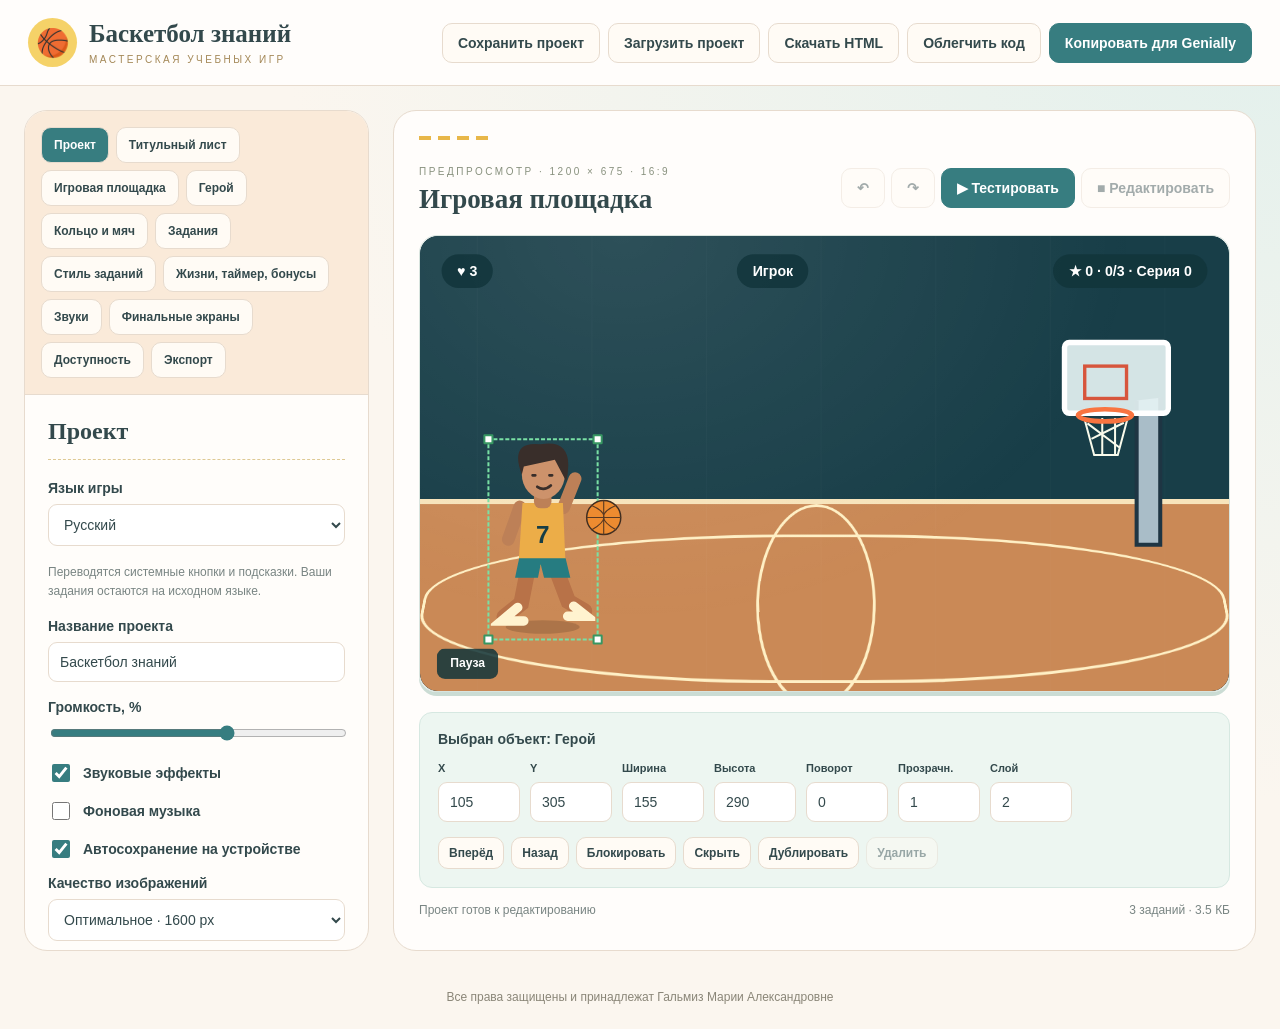
==== index.html @ 5d23fc99 "Add standalone basketball game editor" ====
<!doctype html>
<html lang="ru">
<head><meta charset="utf-8"><meta name="viewport" content="width=device-width,initial-scale=1"><meta name="theme-color" content="#377d80"><title>Баскетбол — мастерская учебных игр</title><style>.game-host{width:100%;color:#263c40;font-family:Arial,sans-serif}.game-viewport{width:100%;position:relative;overflow:hidden;border-radius:18px;background:#183e48}.game-scene{width:1200px;height:675px;position:absolute;left:0;top:0;transform-origin:top left;overflow:hidden;background-size:cover;background-position:center}.game-scene *{box-sizing:border-box}.court-floor{position:absolute;left:0;right:0;top:390px;bottom:0;background:#ca8956;border-top:8px solid #f7e4bb;transform:perspective(600px) rotateX(12deg);transform-origin:top}.court-lines:before{content:'';position:absolute;left:35px;right:35px;top:45px;bottom:30px;border:4px solid #fff0c5;border-radius:45%}.court-lines:after{content:'';position:absolute;left:49%;top:0;bottom:0;width:160px;border:4px solid #fff0c5;border-radius:50%;transform:translateX(-50%)}.arena-lights{position:absolute;inset:0;pointer-events:none;background:radial-gradient(ellipse at 25% 0,#ffffff18,transparent 60%),linear-gradient(90deg,transparent 49.5%,#ffffff05 50%,transparent 50.5%);background-size:auto,170px 100%}.scene-shade{position:absolute;inset:0;background:#000;pointer-events:none;z-index:1}.scene-object{position:absolute;transform-origin:center;touch-action:none}.scene-object>img,.scene-object>svg{width:100%;height:100%;object-fit:contain;display:block}.decor-star{font-size:80px;color:#f5c962;text-align:center}.game-hud{display:flex;justify-content:space-between;align-items:center;font:700 21px Arial;color:#fff;gap:15px}.hud-pill{background:#12353bd9;padding:13px 23px;border-radius:32px;display:flex;align-items:center;gap:7px}.hud-pill img{width:28px;height:28px;object-fit:contain}.game-cover{position:absolute;inset:0;padding:70px 160px;display:flex;align-items:center;justify-content:safe center;overflow:auto;flex-direction:column;text-align:center;color:#fff;background:linear-gradient(150deg,#092d4240,#00000020)}.cover-ball{font-size:85px;line-height:1.2}.game-cover h1{font-size:62px;line-height:1.12;margin:18px 0;max-width:950px;overflow-wrap:anywhere}.cover-subtitle{font-size:27px;margin:0 0 18px}.cover-rules{font-size:23px;line-height:1.5;max-width:760px;margin:0 0 30px}.game-button{font:700 23px Arial;color:#fff;background:var(--accent,#287e80);border:2px solid transparent;padding:14px 24px;border-radius:12px;cursor:pointer;min-height:52px}.game-button:hover{filter:brightness(1.1)}.game-button:focus-visible,.game-scene input:focus-visible,.answer-option:focus-within{outline:4px solid #eab546;outline-offset:3px}.game-button:disabled{opacity:.5;cursor:default}.game-button.secondary{background:#a83c31}.game-cover .game-button{background:#f0bc53;color:#153e46;min-width:210px}.game-controls{position:absolute;bottom:18px;left:25px;z-index:80;display:flex;gap:10px}.game-button.subtle{background:#14373bdd;font-size:18px;min-height:42px;padding:10px 18px}.question-panel{position:absolute;z-index:60;padding:23px;background:var(--question-bg);color:var(--question-color);border:solid var(--accent);border-radius:var(--q-radius);max-height:460px;overflow:auto;font-size:var(--q-font)}.question-panel[hidden]{display:none}.question-number{font:700 15px Arial;letter-spacing:1px;text-transform:uppercase;color:var(--accent);margin-bottom:10px}.question-title{font-size:var(--q-font);margin:0 0 15px;line-height:1.3;overflow-wrap:anywhere;white-space:pre-wrap}.answer-form{display:flex;flex-direction:column;gap:9px}.answer-option{display:flex;align-items:center;gap:10px;cursor:pointer;padding:10px 14px;border:2px solid #203c4020;background:#ffffff80;border-radius:10px;line-height:1.3}.answer-option:has(input:checked){border-color:var(--accent);background:#dcefeb}.answer-option input{width:21px;height:21px;accent-color:var(--accent);flex-shrink:0}.text-answer{padding:12px;border:2px solid var(--accent);border-radius:10px;font:inherit;width:100%}.question-image{display:block;max-height:120px;max-width:100%;margin:0 auto 14px}.option-image{width:55px;height:50px;object-fit:contain;margin-inline-start:auto}.order-hint{font-size:18px;margin:0}.order-row{display:flex;gap:6px;align-items:center;background:#ffffff90;border:1px solid #25404033;border-radius:8px;padding:6px 10px;margin-bottom:6px}.order-row span{flex:1}.game-button.order-move{font-size:17px;padding:5px 10px;min-height:32px}.game-feedback{position:absolute;z-index:70;left:330px;top:485px;width:560px;text-align:center;white-space:pre-wrap;color:#fff;font:700 24px Arial;text-shadow:0 2px 10px #000;background:#153b45e8;border-radius:15px;padding:12px;max-height:155px;overflow:auto}.game-feedback:empty{display:none}.game-feedback .game-button{display:block;margin:12px auto 0;font-size:18px}.game-feedback.incorrect{background:#763d31ed}.pause-overlay{position:absolute;inset:0;z-index:100;background:#0a273be8;color:#fff;display:flex;flex-direction:column;align-items:center;justify-content:center;gap:20px;font-size:35px}.high-contrast{--question-bg:#fff!important;--question-color:#111!important;--accent:#145d60!important}.high-contrast .hud-pill{background:#111}.high-contrast .answer-option{border-color:#111}
</style><style>:root{--ink:#33494c;--muted:#798583;--teal:#377d80;--warm:#faead9;--line:#e7dbce;--cream:#fffbf5;--gold:#e8b749}*{box-sizing:border-box}body{margin:0;background:radial-gradient(ellipse at top right,#e2f0ec,transparent 55%),#fbf6ef;color:var(--ink);font:14px Arial,sans-serif}button,input,select,textarea{font:inherit}button{cursor:pointer}button:disabled{cursor:default;opacity:.45}button:focus-visible,input:focus-visible,select:focus-visible,textarea:focus-visible{outline:3px solid var(--gold);outline-offset:2px}button{border:1px solid var(--line);border-radius:10px;padding:11px 15px;background:var(--cream);color:var(--ink);font-weight:700}button:hover{border-color:var(--teal)}.primary{background:var(--teal);color:#fff;border-color:var(--teal)}.danger{color:#a83c31}header{display:flex;align-items:center;gap:20px;justify-content:space-between;padding:18px 28px;background:#fffdfb;border-bottom:1px solid var(--line)}.brand{display:flex;align-items:center;gap:12px;flex-shrink:0}.brand-icon{height:49px;width:49px;border-radius:50%;background:#f5d268;display:grid;place-items:center;font-size:27px}.brand h1{font:700 25px Georgia,serif;margin:0}.eyebrow{font-size:10px;letter-spacing:2.5px;text-transform:uppercase;color:#a48857;margin-top:6px}.top-actions{display:flex;gap:8px;flex-wrap:wrap;justify-content:flex-end}.layout{display:grid;grid-template-columns:345px minmax(0,1fr);gap:24px;padding:24px;max-width:1920px;margin:auto}.sidebar{border:1px solid var(--line);background:#fffdfa;border-radius:23px;overflow:hidden;align-self:start}.tabs{padding:16px;background:var(--warm);display:flex;flex-wrap:wrap;gap:7px;border-bottom:1px solid var(--line)}.tabs button{font-size:12px;padding:10px 12px}.tabs button.active{background:var(--teal);color:white}.settings{padding:23px;max-height:calc(100vh - 345px);min-height:360px;overflow:auto}.settings h2{font:700 24px Georgia,serif;margin:0 0 20px;border-bottom:1px dashed #dec994;padding-bottom:14px}.settings h3{font-size:15px;margin:22px 0 12px}.field{display:block;margin-bottom:17px}.field>span{display:block;font-weight:700;margin-bottom:8px}.field input:not([type=checkbox]):not([type=range]):not([type=color]),.field select,.field textarea{width:100%;padding:11px;border:1px solid var(--line);border-radius:9px;background:#fff;color:var(--ink)}.field textarea{resize:vertical;min-height:74px;line-height:1.4}.field input[type=color]{width:100%;height:39px;background:white;border:1px solid var(--line);border-radius:8px;padding:4px}.field input[type=range]{width:100%;accent-color:var(--teal)}.checkfield{display:flex;gap:10px;align-items:center;margin:14px 0}.checkfield input{width:18px;height:18px;accent-color:var(--teal)}.checkfield span{font-weight:700}.help{font-size:12px;line-height:1.6;color:var(--muted);margin:8px 0 17px}.panel-actions{display:flex;gap:7px;flex-wrap:wrap;margin:12px 0}.panel-actions button{font-size:12px;padding:8px 10px}.workspace{min-width:0;padding:25px;background:#fffdfb;border:1px solid var(--line);border-radius:23px}.gold-rule{width:76px;height:4px;background:repeating-linear-gradient(90deg,var(--gold) 0 12px,transparent 12px 19px);margin:0 0 20px}.preview-heading{display:flex;align-items:center;justify-content:space-between;gap:15px;margin:0 0 20px}.preview-heading h2{font:700 27px Georgia,serif;margin:7px 0 0}.preview-heading .eyebrow{color:#88917e}.preview-actions{display:flex;gap:6px;flex-wrap:wrap}.preview-frame{border:1px solid #d8e4de;border-radius:18px;overflow:hidden;position:relative;box-shadow:0 4px 0 #cbdcd4}.edit-scene .scene-object{cursor:move}.edit-scene .scene-object[data-locked=true]{cursor:default}.scene-object.selected:after{content:'';position:absolute;inset:-5px;border:3px dashed #79e0a4;pointer-events:none}.resize-handle{position:absolute;width:15px;height:15px;background:#fff;border:3px solid #379762;z-index:90;padding:0;border-radius:2px;touch-action:none}.resize-handle[data-corner=nw]{left:-11px;top:-11px;cursor:nwse-resize}.resize-handle[data-corner=ne]{right:-11px;top:-11px;cursor:nesw-resize}.resize-handle[data-corner=sw]{left:-11px;bottom:-11px;cursor:nesw-resize}.resize-handle[data-corner=se]{right:-11px;bottom:-11px;cursor:nwse-resize}.inspector{padding:18px;margin-top:20px;border:1px solid #d6e8e1;background:#edf6f1;border-radius:13px}.inspector h3{font-size:14px;margin:0 0 15px}.inspector-grid{display:flex;gap:10px;flex-wrap:wrap;align-items:end}.inspector .field{width:82px;margin:0}.inspector .field>span{font-size:11px}.inspector .panel-actions{margin:15px 0 0}.statusbar{display:flex;justify-content:space-between;gap:15px;font-size:12px;color:var(--muted);margin-top:15px}.object-list{display:grid;gap:6px}.object-list button{text-align:left;font-weight:400}.object-list button.selected{border:2px solid var(--teal)}.q-card{padding:12px;border:1px solid var(--line);border-radius:12px;background:#fff;margin-bottom:10px}.q-card.selected{border-color:var(--teal);background:#edf6f1}.q-card>button{width:100%;text-align:left;border:0;background:transparent;padding:0;font-weight:700;line-height:1.45}.q-card .help{margin:5px 0}.option-edit{border:1px solid var(--line);border-radius:10px;padding:10px;margin-bottom:10px}.option-edit .field{margin-bottom:8px}.option-edit .checkfield{margin:8px 0}.media-row{display:flex;gap:8px;align-items:center;margin-bottom:14px}.media-row input{max-width:100%;font-size:11px}.media-thumb{width:42px;height:42px;object-fit:contain;border-radius:6px;background:#e4eee9}.media-name{overflow-wrap:anywhere;font-size:11px}.media-field{padding:10px;background:#f5f2eb;border-radius:10px;margin:12px 0}.media-field strong{display:block;font-size:12px;margin-bottom:8px}.toast{position:fixed;right:25px;bottom:25px;max-width:440px;background:#163f44;color:#fff;padding:16px 22px;border-radius:12px;z-index:500;box-shadow:0 8px 35px #0002;white-space:pre-wrap;line-height:1.5}.toast[hidden]{display:none}footer{text-align:center;padding:15px 20px 25px;font-size:12px;color:#8a8678}.modal{position:fixed;inset:0;background:#193c4d88;z-index:400;display:grid;place-items:center;padding:20px}.modal-card{background:#fffaf2;padding:30px;border-radius:20px;max-width:590px;width:100%;box-shadow:0 20px 80px #0003}.modal h2{font:700 27px Georgia,serif}.modal textarea{width:100%;height:180px}.mobile-warning{display:none}.export-report{line-height:1.7;padding:12px;background:#edf6f1;border-radius:10px;white-space:pre-wrap}a{color:#286e72}@media(max-width:1100px){header{align-items:flex-start;padding:16px}.brand h1{font-size:21px}.top-actions button{font-size:12px;padding:10px}.layout{grid-template-columns:290px minmax(0,1fr);gap:16px;padding:16px}.workspace{padding:17px}.settings{padding:17px}.preview-heading{align-items:flex-start;flex-direction:column}.preview-actions button{font-size:12px}}@media(max-width:760px){header{flex-direction:column}.top-actions{justify-content:flex-start}.layout{grid-template-columns:1fr}.settings{max-height:360px;min-height:0}.workspace{padding:12px}.sidebar{border-radius:16px}.tabs{padding:12px}.mobile-warning{display:block;font-size:12px;color:#617473;margin:10px 0}.statusbar{flex-wrap:wrap}}
</style></head>
<body>
<header><div class="brand"><div class="brand-icon" aria-hidden="true">🏀</div><div><h1>Баскетбол знаний</h1><div class="eyebrow">Мастерская учебных игр</div></div></div><div class="top-actions"><button id="save-project">Сохранить проект</button><button id="load-project">Загрузить проект</button><button id="export-html">Скачать HTML</button><button id="optimize">Облегчить код</button><button id="copy-code" class="primary">Копировать для Genially</button></div></header>
<main class="layout"><aside class="sidebar"><nav class="tabs" aria-label="Разделы редактора" id="tabs"></nav><div id="settings" class="settings"></div></aside><section class="workspace"><div class="gold-rule"></div><div class="preview-heading"><div><div class="eyebrow">Предпросмотр · 1200 × 675 · 16:9</div><h2 id="screen-label">Игровая площадка</h2></div><div class="preview-actions"><button id="undo" title="Отменить (Ctrl/⌘ Z)" aria-label="Отменить">↶</button><button id="redo" title="Повторить (Ctrl/⌘ Shift Z)" aria-label="Повторить">↷</button><button id="test" class="primary">▶ Тестировать</button><button id="preview">■ Редактировать</button></div></div><p class="mobile-warning">Для точного редактирования сцены удобнее большой экран. Игра работает и на планшете.</p><div id="preview-root" class="preview-frame"></div><div id="inspector" class="inspector"></div><div class="statusbar"><span id="save-status">Проект готов к редактированию</span><span id="size-status"></span></div></section></main>
<footer>Все права защищены и принадлежат Гальмиз Марии Александровне</footer>
<div id="toast" class="toast" role="status" hidden></div><div id="modal-root"></div><input type="file" id="project-file" accept=".json,.basketball.json,application/json" hidden>
<script>/* Shared model. No dependencies, no network requests. */
const Basketball = (() => {
  const uid = () => 'id-' + Math.random().toString(36).slice(2, 11);
  const clone = value => JSON.parse(JSON.stringify(value));
  const escape = value => String(value ?? '').replace(/[&<>"']/g, c => ({'&':'&amp;','<':'&lt;','>':'&gt;','"':'&quot;',"'":'&#39;'}[c]));
  const types = {single:'Один вариант',multiple:'Множественный выбор',text:'Ввод ответа',oral:'Устный ответ',order:'Расставить по порядку'};
  const languages = {ru:'Русский',en:'English',de:'Deutsch',fr:'Français',es:'Español',it:'Italiano',pt:'Português',pl:'Polski',uk:'Українська',kk:'Қазақша',tr:'Türkçe',zh:'中文',ja:'日本語',ko:'한국어',ar:'العربية'};
  const words = {
    ru:['Играть','Проверить','Продолжить','Верно','Неверно','Ответ дан','Пауза','Продолжить игру','Ещё раз','Отличная игра!','Попробуем ещё раз','Очки','Задание','Ответ','Время вышло','+30 секунд','Выберите ответ','Расположите по порядку','Завершено','Серия','Закрыть'],
    en:['Play','Check','Continue','Correct','Incorrect','Answered','Pause','Resume','Play again','Great game!','Let’s try again','Score','Question','Answer','Time is up','+30 seconds','Choose an answer','Put in order','Completed','Streak','Close'],
    de:['Spielen','Prüfen','Weiter','Richtig','Falsch','Beantwortet','Pause','Fortsetzen','Noch einmal','Tolles Spiel!','Versuchen wir es erneut','Punkte','Aufgabe','Antwort','Zeit abgelaufen','+30 Sekunden','Antwort wählen','Reihenfolge ordnen','Abgeschlossen','Serie','Schließen'],
    fr:['Jouer','Vérifier','Continuer','Correct','Incorrect','Réponse donnée','Pause','Reprendre','Rejouer','Bien joué !','Essayons encore','Points','Question','Réponse','Temps écoulé','+30 secondes','Choisir une réponse','Mettre en ordre','Terminé','Série','Fermer'],
    es:['Jugar','Comprobar','Continuar','Correcto','Incorrecto','Respondido','Pausa','Reanudar','Otra vez','¡Buen juego!','Intentémoslo de nuevo','Puntos','Pregunta','Respuesta','Tiempo agotado','+30 segundos','Elige una respuesta','Ordena','Completado','Racha','Cerrar'],
    it:['Gioca','Verifica','Continua','Corretto','Errato','Risposto','Pausa','Riprendi','Rigioca','Ottima partita!','Riproviamo','Punti','Domanda','Risposta','Tempo scaduto','+30 secondi','Scegli una risposta','Metti in ordine','Completato','Serie','Chiudi'],
    pt:['Jogar','Verificar','Continuar','Correto','Incorreto','Respondido','Pausa','Retomar','Jogar novamente','Bom jogo!','Vamos tentar novamente','Pontos','Pergunta','Resposta','Tempo esgotado','+30 segundos','Escolha uma resposta','Coloque em ordem','Concluído','Sequência','Fechar'],
    pl:['Graj','Sprawdź','Dalej','Dobrze','Źle','Odpowiedziano','Pauza','Wznów','Jeszcze raz','Świetna gra!','Spróbujmy ponownie','Punkty','Pytanie','Odpowiedź','Czas minął','+30 sekund','Wybierz odpowiedź','Ułóż kolejność','Ukończono','Seria','Zamknij'],
    uk:['Грати','Перевірити','Продовжити','Правильно','Неправильно','Відповідь дана','Пауза','Продовжити гру','Ще раз','Чудова гра!','Спробуймо ще раз','Бали','Завдання','Відповідь','Час вийшов','+30 секунд','Оберіть відповідь','Розташуйте за порядком','Завершено','Серія','Закрити'],
    kk:['Ойнау','Тексеру','Жалғастыру','Дұрыс','Қате','Жауап берілді','Үзіліс','Ойынды жалғастыру','Қайта ойнау','Керемет ойын!','Қайта байқап көрейік','Ұпай','Тапсырма','Жауап','Уақыт бітті','+30 секунд','Жауапты таңдаңыз','Ретімен қойыңыз','Аяқталды','Серия','Жабу'],
    tr:['Oyna','Kontrol et','Devam','Doğru','Yanlış','Yanıtlandı','Duraklat','Sürdür','Tekrar oyna','Harika oyun!','Tekrar deneyelim','Puan','Soru','Yanıt','Süre doldu','+30 saniye','Yanıt seç','Sırala','Tamamlandı','Seri','Kapat'],
    zh:['开始','检查','继续','正确','错误','已回答','暂停','继续游戏','再玩一次','玩得很好！','再试一次','得分','问题','答案','时间到','+30秒','选择答案','排序','已完成','连续','关闭'],
    ja:['プレイ','確認','続ける','正解','不正解','回答済み','一時停止','再開','もう一度','よくできました！','もう一度挑戦','得点','問題','回答','時間切れ','+30秒','回答を選択','順番に並べる','完了','連続','閉じる'],
    ko:['시작','확인','계속','정답','오답','답변 완료','일시 정지','재개','다시 하기','잘했어요!','다시 해봐요','점수','문제','답변','시간 종료','+30초','답을 선택하세요','순서대로 정렬','완료','연속','닫기'],
    ar:['العب','تحقق','تابع','صحيح','غير صحيح','تمت الإجابة','إيقاف مؤقت','استئناف','العب مجددًا','لعبة رائعة!','لنحاول مجددًا','النقاط','السؤال','الإجابة','انتهى الوقت','+٣٠ ثانية','اختر الإجابة','رتب بالترتيب','مكتمل','سلسلة','إغلاق']
  };
  const object = (id,name,kind,x,y,w,h,z) => ({id,name,kind,x,y,w,h,z,rotation:0,opacity:1,locked:false,hidden:false,flip:false,asset:''});
  const question = (type='single') => ({id:uid(),type,prompt:'Новое задание',options:[{id:uid(),text:'Первый ответ',correct:true,asset:''},{id:uid(),text:'Второй ответ',correct:false,asset:''},{id:uid(),text:'Третий ответ',correct:false,asset:''}],answers:['ответ'],caseSensitive:false,tolerance:0,shuffle:true,points:10,explanation:'',oralMode:'self',asset:''});
  function defaults(){
    const q=question();q.prompt='Сколько игроков одной команды находится на баскетбольной площадке?';q.options.forEach((o,i)=>{o.text=['5','6','7'][i]});
    const q2=question('multiple');q2.prompt='Выберите чётные числа';q2.options.forEach((o,i)=>{o.text=['2','4','5'][i];o.correct=i<2});
    const q3=question('text');q3.prompt='Сколько будет 7 × 8?';q3.answers=['56'];
    return {schemaVersion:1,meta:{name:'Баскетбол знаний',autosave:true,quality:'balanced'},language:'ru',audio:{volume:60,effects:true,music:false,assets:{}},scene:{color:'#183e48',floor:'#ca8956',floorOpacity:1,lines:true,dimming:0,background:'',objects:[object('player','Герой','player',105,305,155,290,2),object('hoop','Кольцо','hoop',948,150,180,320,3),object('ball','Мяч','ball',245,390,55,55,4),object('hud','Жизни и счёт','hud',32,24,1136,55,5)]},titleScreen:{enabled:true,title:'Баскетбол знаний',subtitle:'Каждый ответ — бросок к победе',rules:'Отвечай на задания, забрасывай мяч и береги жизни.',button:'',background:'',color:'#123b45',textColor:'#ffffff',fontFamily:'Georgia',titleSize:62,subtitleSize:27},player:{name:'Игрок',idle:'',success:'',miss:''},hoop:{targetX:0.37,targetY:0.36},ball:{speed:1,arc:210},questions:[q,q2,q3],questionStyle:{width:520,x:355,y:175,background:'#fffaf2',color:'#263c40',accent:'#287e80',radius:24,fontSize:24,fontFamily:'Arial',border:2,shadow:true},scoring:{lives:3,lifeIcon:'♥',lifeAsset:'',random:false,timer:false,timerMode:'question',seconds:60,timeout:'life',bonusEvery:3,bonusPoints:10},winScreen:{title:'',subtitle:'Ты справился с заданиями. Так держать!',background:'',color:'#123b45'},loseScreen:{title:'',subtitle:'Каждая попытка помогает учиться. Попробуй снова!',background:'',color:'#123b45'},accessibility:{reducedMotion:false,contrast:false,textScale:1},assets:{},exportSettings:{light:false}};
  }
  function check(q,answer){
    if(q.type==='oral')return Boolean(answer);
    if(q.type==='single')return q.options.some(o=>o.id===answer&&o.correct);
    if(q.type==='multiple'){const good=q.options.filter(o=>o.correct).map(o=>o.id);return Array.isArray(answer)&&answer.length===good.length&&good.every(id=>answer.includes(id))}
    if(q.type==='order')return Array.isArray(answer)&&q.options.length===answer.length&&q.options.every((o,i)=>o.id===answer[i]);
    const normal=s=>{s=String(s).trim().replace(/\s+/g,' ');return q.caseSensitive?s:s.toLocaleLowerCase()};
    return q.answers.some(a=>normal(a)===normal(answer)||(q.tolerance>0&&String(answer).trim()!==''&&Number.isFinite(Number(answer))&&Number.isFinite(Number(a))&&Math.abs(Number(a)-Number(answer))<=q.tolerance));
  }
  function validate(p){
    const errors=[];
    if(!p||p.schemaVersion!==1)return ['Неподдерживаемая версия проекта'];
    if(!p.questions?.length)errors.push('Добавьте хотя бы одно задание');
    const ids=new Set();
    (p.questions||[]).forEach((q,i)=>{const n='Задание '+(i+1)+': ';if(ids.has(q.id))errors.push(n+'повторяющийся ID');ids.add(q.id);if(!q.prompt?.trim())errors.push(n+'нет текста');if(!types[q.type])errors.push(n+'неизвестный тип');if(['single','multiple'].includes(q.type)&&(!q.options?.length||!q.options.some(o=>o.correct)||q.type==='single'&&q.options.filter(o=>o.correct).length!==1))errors.push(n+'проверьте правильные варианты');if(q.type==='order'&&q.options?.length<2)errors.push(n+'нужно минимум два элемента');if(q.type==='text'&&(!q.answers?.length||!q.answers.some(a=>a.trim())))errors.push(n+'нет допустимого ответа');if(!Number.isFinite(q.points)||q.points<0)errors.push(n+'неверные баллы')});
    ['player','hoop','ball','hud'].forEach(id=>{const o=p.scene?.objects?.find(o=>o.id===id);if(!o||o.hidden)errors.push('Обязательный объект отсутствует или скрыт: '+id)});
    return errors;
  }
  const allowedAsset = a => a && typeof a.data==='string' && /^data:(image\/(png|jpeg|webp|gif)|audio\/(mpeg|mp3|wav|x-wav|ogg));base64,[a-zA-Z0-9+/=\s]+$/.test(a.data);
  function load(raw){
    if(!raw||raw.schemaVersion!==1||!raw.scene||!Array.isArray(raw.scene.objects)||!Array.isArray(raw.questions))throw Error('Это не проект редактора Баскетбол версии 1.');
    if(raw.questions.length>500||raw.scene.objects.length>100)throw Error('Слишком большой проект: максимум 500 заданий и 100 объектов.');
    const base=defaults();
    // Only keys in the schema are copied. Prototype keys and executable media are never accepted.
    function merge(t,s){for(const k of Object.keys(t)){if(!Object.prototype.hasOwnProperty.call(s||{},k))continue;const v=s[k];if(Array.isArray(t[k]))t[k]=clone(v);else if(t[k]&&typeof t[k]==='object')merge(t[k],v);else if(typeof v===typeof t[k])t[k]=v}return t}
    const p=merge(base,raw);p.assets={};
    for(const [id,a] of Object.entries(raw.assets||{})){if(!/^[\w-]+$/.test(id)||!allowedAsset(a))throw Error('Недопустимое медиа: '+id);p.assets[id]={name:String(a.name||'Медиа'),data:a.data,type:a.type,size:a.size,originalSize:a.originalSize}}
    p.audio.assets={};for(const [k,v] of Object.entries(raw.audio?.assets||{}))if(typeof v==='string')p.audio.assets[k]=v;
    const allIds=new Set();p.scene.objects.forEach(o=>{if(!o||typeof o.id!=='string'||allIds.has(o.id)||!['player','hoop','ball','hud','decor'].includes(o.kind))throw Error('Некорректный объект сцены');allIds.add(o.id);for(const k of ['x','y','w','h','z','rotation','opacity'])if(!Number.isFinite(o[k]))throw Error('Некорректные координаты');o.w=Math.max(12,Math.min(2400,o.w));o.h=Math.max(12,Math.min(1350,o.h))});
    p.questions.forEach(q=>{if(!q||!types[q.type]||typeof q.prompt!=='string'||!Array.isArray(q.options)||!Array.isArray(q.answers))throw Error('Некорректное задание');if(q.options.some(o=>!o||typeof o.id!=='string'||typeof o.text!=='string')||q.answers.some(a=>typeof a!=='string'))throw Error('Некорректные ответы')});
    p.scoring.lives=Math.max(1,Math.min(10,Math.round(p.scoring.lives)));p.scoring.seconds=Math.max(30,Math.min(3600,p.scoring.seconds));p.audio.volume=Math.max(0,Math.min(100,p.audio.volume));
    return p;
  }
  function refs(p){const used=new Set();function walk(v){if(typeof v==='string'&&p.assets[v])used.add(v);else if(Array.isArray(v))v.forEach(walk);else if(v&&typeof v==='object')Object.values(v).forEach(walk)}const c={...p};delete c.assets;walk(c);return used}
  function compact(p){const c=clone(p);const used=refs(c);Object.keys(c.assets).forEach(id=>{if(!used.has(id))delete c.assets[id]});return c}
  return {uid,clone,escape,types,languages,words,defaults,question,check,validate,load,compact,allowedAsset};
})();
if(typeof module!=='undefined')module.exports=Basketball;
</script><script>function mountBasketball(root, project, B = Basketball, options = {}) {
  const p=B.clone(project),e=B.escape,words=B.words[p.language]||B.words.ru,t=i=>words[i];
  let state='title',index=0,score=0,lives=p.scoring.lives,streak=0,correctCount=0,seconds=p.scoring.seconds,locked=false,paused=false,destroyed=false;
  let queue=[],chosen=[],ordered=[],tick=null,animation=null,advanceTimer=null,music=null,audioContext=null,activeSounds=new Map(),activeAnimations=[];
  const reduced=p.accessibility.reducedMotion||matchMedia('(prefers-reduced-motion: reduce)').matches;
  const shuffled=a=>{a=[...a];for(let i=a.length-1;i>0;i--){const j=Math.floor(Math.random()*(i+1));[a[i],a[j]]=[a[j],a[i]]}return a};
  const asset=id=>p.assets[id]?.data||'';
  const make=(tag,cls,text)=>{const el=document.createElement(tag);el.className=cls||'';if(text!==undefined)el.textContent=text;return el};
  root.innerHTML='';root.classList.add('game-host');root.dir=p.language==='ar'?'rtl':'ltr';root.lang=p.language;
  const viewport=make('div','game-viewport'),scene=make('div','game-scene');viewport.append(scene);root.append(viewport);
  scene.style.setProperty('--question-bg',p.questionStyle.background);scene.style.setProperty('--question-color',p.questionStyle.color);scene.style.setProperty('--accent',p.questionStyle.accent);scene.style.setProperty('--q-radius',p.questionStyle.radius+'px');scene.style.setProperty('--q-font',(p.questionStyle.fontSize*p.accessibility.textScale)+'px');scene.style.fontFamily=p.questionStyle.fontFamily;
  if(p.accessibility.contrast)scene.classList.add('high-contrast');
  function fit(){const width=viewport.clientWidth;scene.style.transform=`scale(${width/1200})`;viewport.style.height=width*675/1200+'px'}
  const observer=new ResizeObserver(fit);observer.observe(viewport);fit();
  const img=(id,cls='')=>{const image=make('img',cls);image.src=asset(id);image.alt='';image.draggable=false;image.onerror=()=>image.remove();return image};
  function background(which){scene.style.backgroundColor=which?.color||p.scene.color;scene.style.backgroundImage=asset(which?.background)?`url("${asset(which.background)}")`:''}
  function button(label,action,cls=''){const b=make('button','game-button '+cls,label);b.type='button';b.onclick=action;return b}
  function playSound(event){
    if(!p.audio.effects||destroyed)return;
    const id=p.audio.assets[event];
    if(id&&asset(id)){activeSounds.get(event)?.pause();const sound=new Audio(asset(id));sound.volume=p.audio.volume/100;activeSounds.set(event,sound);sound.play().catch(()=>{});return}
    try{audioContext ||= new (window.AudioContext||window.webkitAudioContext)();audioContext.resume();const osc=audioContext.createOscillator(),gain=audioContext.createGain();osc.type='sine';osc.frequency.value=['wrong','miss','lose','life'].includes(event)?180:event==='bonus'?880:540;gain.gain.setValueAtTime(.08*p.audio.volume/100,audioContext.currentTime);gain.gain.exponentialRampToValueAtTime(.001,audioContext.currentTime+.18);osc.connect(gain);gain.connect(audioContext.destination);osc.start();osc.stop(audioContext.currentTime+.19)}catch{}
  }
  function startMusic(){if(p.audio.music&&asset(p.audio.assets.music)){music?.pause();music=new Audio(asset(p.audio.assets.music));music.loop=true;music.volume=p.audio.volume/100;music.play().catch(()=>{})}}
  function clearTimers(){clearInterval(tick);tick=null;clearTimeout(advanceTimer);advanceTimer=null;if(animation){cancelAnimationFrame(animation);animation=null}activeAnimations.forEach(a=>a.cancel());activeAnimations=[]}
  function title(){state='title';scene.innerHTML='';background(p.titleScreen);const wrap=make('section','game-cover');wrap.style.color=p.titleScreen.textColor;wrap.style.fontFamily=p.titleScreen.fontFamily;wrap.append(make('div','cover-ball','🏀'),make('h1','',p.titleScreen.title||p.meta.name),make('p','cover-subtitle',p.titleScreen.subtitle),make('p','cover-rules',p.titleScreen.rules),button(p.titleScreen.button||t(0),start));wrap.querySelector('h1').style.fontSize=p.titleScreen.titleSize+'px';wrap.querySelector('.cover-subtitle').style.fontSize=p.titleScreen.subtitleSize+'px';scene.append(wrap)}
  function start(){clearTimers();index=score=streak=correctCount=0;lives=p.scoring.lives;seconds=p.scoring.seconds;paused=locked=false;queue=p.scoring.random?shuffled(p.questions):[...p.questions];state='playing';startMusic();court();nextQuestion();if(p.scoring.timer)tick=setInterval(()=>{if(state!=='playing'||paused||locked)return;seconds--;updateHud();if(seconds<=0)timeout()},1000)}
  let objectEls={},hudEl,questionEl,feedback;
  const unlockAudio=()=>{if(state==='playing'){if(p.audio.music&&!music)startMusic();else music?.play().catch(()=>{});audioContext?.resume()}};root.addEventListener('pointerdown',unlockAudio,{once:true});root.addEventListener('keydown',unlockAudio,{once:true});
  function court(){scene.innerHTML='';background(p.scene);objectEls={};
    const floor=make('div','court-floor');floor.style.backgroundColor=p.scene.floor;floor.style.opacity=p.scene.floorOpacity;if(p.scene.lines)floor.classList.add('court-lines');scene.append(floor,make('div','arena-lights'));
    const shade=make('div','scene-shade');shade.style.opacity=p.scene.dimming;scene.append(shade);
    for(const o of [...p.scene.objects].sort((a,b)=>a.z-b.z)){if(o.hidden)continue;const el=make('div','scene-object object-'+o.kind);el.dataset.object=o.id;Object.assign(el.style,{left:o.x+'px',top:o.y+'px',width:o.w+'px',height:o.h+'px',zIndex:o.z,opacity:o.opacity,transform:`rotate(${o.rotation}deg) scaleX(${o.flip?-1:1})`});
      if(o.kind==='hud'){hudEl=el;el.classList.add('game-hud')}else if(o.asset||o.kind==='player'&&p.player.idle){el.append(img(o.asset||p.player.idle));el.setAttribute('aria-label',o.name)}else el.innerHTML=basketballArt(o.art||o.kind,e(o.name));objectEls[o.id]=el;scene.append(el)}
    const controls=make('div','game-controls');controls.append(button(t(6),togglePause,'subtle'),button(t(15),()=>{seconds+=30;updateHud()},'subtle'));if(!p.scoring.timer)controls.lastChild.remove();scene.append(controls);
    questionEl=make('section','question-panel');questionEl.setAttribute('aria-label',t(12));Object.assign(questionEl.style,{left:p.questionStyle.x+'px',top:p.questionStyle.y+'px',width:p.questionStyle.width+'px',borderWidth:p.questionStyle.border+'px',boxShadow:p.questionStyle.shadow?'0 18px 50px #001b3240':'none'});scene.append(questionEl);
    feedback=make('div','game-feedback');feedback.setAttribute('role','status');feedback.setAttribute('aria-live','polite');scene.append(feedback);updateHud();
  }
  function updateHud(){if(!hudEl)return;hudEl.innerHTML='';const heart=make('span','hud-pill');if(asset(p.scoring.lifeAsset)){heart.append(img(p.scoring.lifeAsset));heart.append(document.createTextNode(' × '+lives))}else heart.textContent=(p.scoring.lifeIcon||'♥')+' '+lives;const timer=make('span','hud-pill',p.scoring.timer?'◷ '+Math.floor(seconds/60)+':'+String(seconds%60).padStart(2,'0'):p.player.name);const stats=make('span','hud-pill',`★ ${score} · ${Math.min(index+(locked?1:0),queue.length)}/${queue.length} · ${t(19)} ${streak}`);hudEl.append(heart,timer,stats)}
  function nextQuestion(){if(destroyed)return;if(lives<=0)return finish(false);if(index>=queue.length)return finish(true);if(p.scoring.timerMode==='question')seconds=p.scoring.seconds;locked=false;chosen=[];feedback.textContent='';questionEl.hidden=false;const q=queue[index];ordered=q.type==='order'?shuffled(q.options):[];renderQuestion();updateHud();playSound('question')}
  function renderQuestion(){
    const q=queue[index];questionEl.innerHTML='';questionEl.append(make('div','question-number',`${t(12)} ${index+1} / ${queue.length}`),make('h2','question-title',q.prompt));if(asset(q.asset))questionEl.append(img(q.asset,'question-image'));
    const form=make('form','answer-form');form.onsubmit=ev=>{ev.preventDefault();if(locked||paused)return;let answer=q.type==='text'?form.querySelector('input').value:q.type==='single'?chosen[0]:q.type==='order'?ordered.map(o=>o.id):chosen;if((q.type==='single'||q.type==='multiple')&&!chosen.length){feedback.textContent=t(16);return}submit(B.check(q,answer))};
    if(['single','multiple'].includes(q.type)){const opts=q.shuffle?shuffled(q.options):q.options;for(const o of opts){const label=make('label','answer-option');const input=make('input');input.type=q.type==='single'?'radio':'checkbox';input.name='answer';input.value=o.id;input.onchange=()=>{chosen=q.type==='single'?[o.id]:[...form.querySelectorAll('input:checked')].map(el=>el.value)};label.append(input,make('span','',o.text));if(asset(o.asset))label.append(img(o.asset,'option-image'));form.append(label)}}
    if(q.type==='text'){const input=make('input','text-answer');input.type='text';input.placeholder=t(13);input.setAttribute('aria-label',t(13));input.autocomplete='off';input.required=true;form.append(input)}
    if(q.type==='order'){form.append(make('p','order-hint',t(17)));const list=make('div','order-list');form.append(list);let dragId='';const draw=()=>{list.innerHTML='';ordered.forEach((o,i)=>{const row=make('div','order-row');row.draggable=true;row.ondragstart=ev=>{dragId=o.id;ev.dataTransfer.setData('text/plain',o.id)};row.ondragover=ev=>ev.preventDefault();row.ondrop=ev=>{ev.preventDefault();const from=ordered.findIndex(x=>x.id===dragId);if(from<0)return;const [item]=ordered.splice(from,1);ordered.splice(i,0,item);draw()};row.append(make('span','',`${i+1}. ${o.text}`));for(const d of [-1,1]){const b=button(d<0?'↑':'↓',()=>{const j=i+d;if(j<0||j>=ordered.length)return;[ordered[i],ordered[j]]=[ordered[j],ordered[i]];draw();list.children[j].querySelector('button').focus()},'order-move');b.setAttribute('aria-label',`${o.text} ${d<0?'↑':'↓'}`);b.disabled=i+d<0||i+d>=ordered.length;row.append(b)}list.append(row)})};draw()}
    if(q.type==='oral'){if(q.oralMode==='continue')form.append(button(t(5),()=>submit(true)));else form.append(button(t(3),()=>submit(true)),button(t(4),()=>submit(false),'secondary'))}
    else{const check=button(t(1),()=>{});check.type='submit';check.onclick=null;form.append(check)}questionEl.append(form);requestAnimationFrame(()=>{if(!options.editor)questionEl.querySelector('input,button')?.focus()})
  }
  function timeout(){playSound('wrong');feedback.textContent=t(14);if(p.scoring.timeout==='extend'){seconds=30;updateHud();return}if(p.scoring.timeout==='end'){lives=0;finish(false);return}if(p.scoring.timerMode==='total')seconds=p.scoring.seconds;submit(false)}
  function submit(good){
    if(locked||paused||state!=='playing')return;locked=true;questionEl.querySelectorAll('button,input').forEach(el=>el.disabled=true);questionEl.hidden=true;
    const q=queue[index];if(good){correctCount++;streak++;score+=q.points;if(p.scoring.bonusEvery>0&&streak%p.scoring.bonusEvery===0){score+=p.scoring.bonusPoints;playSound('bonus')}}else{lives--;streak=0;playSound('life')}
    playSound(good?'correct':'wrong');feedback.textContent=good?t(3):t(4);feedback.classList.toggle('incorrect',!good);updateHud();throwBall(good,()=>{if(destroyed)return;feedback.textContent=(good?t(3):t(4))+(q.explanation?' — '+q.explanation:'');const continueButton=button(t(2),()=>{if(paused)return;index++;nextQuestion()});feedback.append(continueButton);continueButton.focus()});
  }
  function throwBall(good,done){
    playSound('throw');const ball=objectEls.ball,hero=objectEls.player,hoop=objectEls.hoop;const b=p.scene.objects.find(o=>o.id==='ball'),h=p.scene.objects.find(o=>o.id==='hoop');if(!ball||!b||!h){done();return}
    const custom=good?p.player.success:p.player.miss;if(hero&&asset(custom)){hero.innerHTML='';hero.append(img(custom))}
    if(hero&&!reduced){const a=hero.animate([{translate:'0 0'},{translate:'0 -45px',offset:.45},{translate:'0 0'}],{duration:800/p.ball.speed,easing:'ease-in-out'});activeAnimations.push(a)}
    const target={x:h.x+h.w*p.hoop.targetX-b.w/2,y:h.y+h.h*p.hoop.targetY-b.h/2};if(!good){target.x+=(index%2===0?-110:140);target.y+=95}
    const duration=reduced?180:Math.max(350,1100/p.ball.speed);let elapsed=0,last=null;
    const step=now=>{if(destroyed)return;if(last!==null&&!paused)elapsed+=now-last;last=now;const progress=Math.min(1,elapsed/duration);const x=b.x+(target.x-b.x)*progress,y=b.y+(target.y-b.y)*progress-(reduced?0:4*p.ball.arc*progress*(1-progress));ball.style.left=x+'px';ball.style.top=y+'px';ball.style.rotate=(progress*480)+'deg';if(progress<1){animation=requestAnimationFrame(step);return}animation=null;playSound(good?'swish':'miss');if(good&&hoop&&!reduced)activeAnimations.push(hoop.animate([{scale:'1'},{scale:'1.03'},{scale:'1'}],{duration:250}));ball.style.left=b.x+'px';ball.style.top=b.y+'px';ball.style.rotate='0deg';if(hero){hero.innerHTML='';if(asset(p.player.idle)||asset(p.scene.objects.find(o=>o.id==='player')?.asset))hero.append(img(p.player.idle||p.scene.objects.find(o=>o.id==='player').asset));else hero.innerHTML=basketballArt('player',e(p.player.name))}done()};animation=requestAnimationFrame(step)
  }
  function togglePause(){if(state!=='playing')return;paused=!paused;const old=scene.querySelector('.pause-overlay');old?.remove();if(paused){music?.pause();activeSounds.forEach(a=>a.pause());activeAnimations.forEach(a=>a.pause());const overlay=make('div','pause-overlay');overlay.append(make('h2','',t(6)),button(t(7),togglePause),button(t(15),()=>{seconds+=30;updateHud()}));scene.append(overlay)}else{if(p.audio.music)music?.play().catch(()=>{});activeAnimations.forEach(a=>a.play())}}
  function finish(win){clearTimers();state='finished';locked=false;paused=false;music?.pause();playSound(win?'win':'lose');scene.innerHTML='';const screen=win?p.winScreen:p.loseScreen;background(screen);const cover=make('section','game-cover');cover.append(make('div','cover-ball',win?'🏆':'🏀'),make('h1','',screen.title||t(win?9:10)),make('p','cover-subtitle',screen.subtitle),make('p','cover-rules',`${t(11)}: ${score} · ${t(18)}: ${Math.min(index,queue.length)}/${queue.length} · ✓ ${correctCount} · ${p.scoring.lifeIcon} ${lives}`),button(t(8),start));scene.append(cover)}
  if(options.screen==='win'||options.screen==='lose'){queue=p.questions;finish(options.screen==='win')}else if(options.screen==='court'){queue=p.questions;court();questionEl.hidden=true}else if(options.screen==='title'||p.titleScreen.enabled)title();else start();
  return {destroy(){destroyed=true;clearTimers();observer.disconnect();music?.pause();activeSounds.forEach(a=>a.pause());audioContext?.close().catch(()=>{});root.removeEventListener('pointerdown',unlockAudio);root.removeEventListener('keydown',unlockAudio);root.innerHTML=''},start};
}
function basketballArt(kind,label='') {
  if(kind==='ball')return '<svg viewBox="0 0 100 100" aria-label="'+label+'"><circle cx="50" cy="50" r="46" fill="#ed8b30" stroke="#402e21" stroke-width="4"/><path d="M4 50h92M50 4v92M16 17Q85 46 17 84M84 17Q15 46 84 84" fill="none" stroke="#593922" stroke-width="3"/></svg>';
  if(kind==='hoop')return '<svg viewBox="0 0 180 320" aria-label="'+label+'"><path d="M115 94v214h35V90" fill="#a9bdc8" stroke="#1e3543" stroke-width="6"/><rect x="8" y="8" width="154" height="105" rx="7" fill="#e5f2f3" fill-opacity=".92" stroke="#fff" stroke-width="8"/><rect x="38" y="43" width="62" height="48" fill="none" stroke="#d7553c" stroke-width="5"/><path d="M37 119l15 56h35l15-56M42 128l48 36M48 151l48-24M64 120v54M83 120v54" fill="none" stroke="#f9fbec" stroke-width="3"/><ellipse cx="68" cy="116" rx="40" ry="9" fill="none" stroke="#f97440" stroke-width="7"/></svg>';
  if(kind==='player')return '<svg viewBox="0 0 155 290" aria-label="'+label+'"><ellipse cx="77" cy="275" rx="55" ry="10" fill="#000" opacity=".15"/><path d="M57 179l-12 61-25 20M93 179l22 58 24 14" fill="none" stroke="#b87248" stroke-width="23" stroke-linecap="round"/><path d="M40 246l-24 20h33M123 244l19 15h-28" fill="none" stroke="#fff3cf" stroke-width="14" stroke-linecap="round"/><path d="M43 97l-17 48M108 98l17-43" stroke="#bd8057" stroke-width="19" stroke-linecap="round"/><path d="M47 91h60l4 94H41z" fill="#ecad48"/><path d="M42 173h69l7 29H79l-5-20-4 20H36z" fill="#267c81"/><text x="77" y="151" font-size="36" font-family="Arial" font-weight="bold" text-anchor="middle" fill="#173e46">7</text><rect x="64" y="68" width="26" height="31" rx="10" fill="#bd8057"/><ellipse cx="78" cy="48" rx="32" ry="37" fill="#cd926b"/><path d="M46 49Q27-2 74 4q52-9 38 55l-17-32-46 10" fill="#392e2a"/><path d="M62 50h4M87 50h4M69 67q10 7 20-2" fill="none" stroke="#392e2a" stroke-width="4" stroke-linecap="round"/></svg>';
  return '<div class="decor-star" aria-label="'+label+'">★</div>';
}
</script><script>const BUNDLE={"core": "/* Shared model. No dependencies, no network requests. */\nconst Basketball = (() => {\n  const uid = () => 'id-' + Math.random().toString(36).slice(2, 11);\n  const clone = value => JSON.parse(JSON.stringify(value));\n  const escape = value => String(value ?? '').replace(/[&\u003c>\"']/g, c => ({'&':'&amp;','\u003c':'&lt;','>':'&gt;','\"':'&quot;',\"'\":'&#39;'}[c]));\n  const types = {single:'Один вариант',multiple:'Множественный выбор',text:'Ввод ответа',oral:'Устный ответ',order:'Расставить по порядку'};\n  const languages = {ru:'Русский',en:'English',de:'Deutsch',fr:'Français',es:'Español',it:'Italiano',pt:'Português',pl:'Polski',uk:'Українська',kk:'Қазақша',tr:'Türkçe',zh:'中文',ja:'日本語',ko:'한국어',ar:'العربية'};\n  const words = {\n    ru:['Играть','Проверить','Продолжить','Верно','Неверно','Ответ дан','Пауза','Продолжить игру','Ещё раз','Отличная игра!','Попробуем ещё раз','Очки','Задание','Ответ','Время вышло','+30 секунд','Выберите ответ','Расположите по порядку','Завершено','Серия','Закрыть'],\n    en:['Play','Check','Continue','Correct','Incorrect','Answered','Pause','Resume','Play again','Great game!','Let’s try again','Score','Question','Answer','Time is up','+30 seconds','Choose an answer','Put in order','Completed','Streak','Close'],\n    de:['Spielen','Prüfen','Weiter','Richtig','Falsch','Beantwortet','Pause','Fortsetzen','Noch einmal','Tolles Spiel!','Versuchen wir es erneut','Punkte','Aufgabe','Antwort','Zeit abgelaufen','+30 Sekunden','Antwort wählen','Reihenfolge ordnen','Abgeschlossen','Serie','Schließen'],\n    fr:['Jouer','Vérifier','Continuer','Correct','Incorrect','Réponse donnée','Pause','Reprendre','Rejouer','Bien joué !','Essayons encore','Points','Question','Réponse','Temps écoulé','+30 secondes','Choisir une réponse','Mettre en ordre','Terminé','Série','Fermer'],\n    es:['Jugar','Comprobar','Continuar','Correcto','Incorrecto','Respondido','Pausa','Reanudar','Otra vez','¡Buen juego!','Intentémoslo de nuevo','Puntos','Pregunta','Respuesta','Tiempo agotado','+30 segundos','Elige una respuesta','Ordena','Completado','Racha','Cerrar'],\n    it:['Gioca','Verifica','Continua','Corretto','Errato','Risposto','Pausa','Riprendi','Rigioca','Ottima partita!','Riproviamo','Punti','Domanda','Risposta','Tempo scaduto','+30 secondi','Scegli una risposta','Metti in ordine','Completato','Serie','Chiudi'],\n    pt:['Jogar','Verificar','Continuar','Correto','Incorreto','Respondido','Pausa','Retomar','Jogar novamente','Bom jogo!','Vamos tentar novamente','Pontos','Pergunta','Resposta','Tempo esgotado','+30 segundos','Escolha uma resposta','Coloque em ordem','Concluído','Sequência','Fechar'],\n    pl:['Graj','Sprawdź','Dalej','Dobrze','Źle','Odpowiedziano','Pauza','Wznów','Jeszcze raz','Świetna gra!','Spróbujmy ponownie','Punkty','Pytanie','Odpowiedź','Czas minął','+30 sekund','Wybierz odpowiedź','Ułóż kolejność','Ukończono','Seria','Zamknij'],\n    uk:['Грати','Перевірити','Продовжити','Правильно','Неправильно','Відповідь дана','Пауза','Продовжити гру','Ще раз','Чудова гра!','Спробуймо ще раз','Бали','Завдання','Відповідь','Час вийшов','+30 секунд','Оберіть відповідь','Розташуйте за порядком','Завершено','Серія','Закрити'],\n    kk:['Ойнау','Тексеру','Жалғастыру','Дұрыс','Қате','Жауап берілді','Үзіліс','Ойынды жалғастыру','Қайта ойнау','Керемет ойын!','Қайта байқап көрейік','Ұпай','Тапсырма','Жауап','Уақыт бітті','+30 секунд','Жауапты таңдаңыз','Ретімен қойыңыз','Аяқталды','Серия','Жабу'],\n    tr:['Oyna','Kontrol et','Devam','Doğru','Yanlış','Yanıtlandı','Duraklat','Sürdür','Tekrar oyna','Harika oyun!','Tekrar deneyelim','Puan','Soru','Yanıt','Süre doldu','+30 saniye','Yanıt seç','Sırala','Tamamlandı','Seri','Kapat'],\n    zh:['开始','检查','继续','正确','错误','已回答','暂停','继续游戏','再玩一次','玩得很好！','再试一次','得分','问题','答案','时间到','+30秒','选择答案','排序','已完成','连续','关闭'],\n    ja:['プレイ','確認','続ける','正解','不正解','回答済み','一時停止','再開','もう一度','よくできました！','もう一度挑戦','得点','問題','回答','時間切れ','+30秒','回答を選択','順番に並べる','完了','連続','閉じる'],\n    ko:['시작','확인','계속','정답','오답','답변 완료','일시 정지','재개','다시 하기','잘했어요!','다시 해봐요','점수','문제','답변','시간 종료','+30초','답을 선택하세요','순서대로 정렬','완료','연속','닫기'],\n    ar:['العب','تحقق','تابع','صحيح','غير صحيح','تمت الإجابة','إيقاف مؤقت','استئناف','العب مجددًا','لعبة رائعة!','لنحاول مجددًا','النقاط','السؤال','الإجابة','انتهى الوقت','+٣٠ ثانية','اختر الإجابة','رتب بالترتيب','مكتمل','سلسلة','إغلاق']\n  };\n  const object = (id,name,kind,x,y,w,h,z) => ({id,name,kind,x,y,w,h,z,rotation:0,opacity:1,locked:false,hidden:false,flip:false,asset:''});\n  const question = (type='single') => ({id:uid(),type,prompt:'Новое задание',options:[{id:uid(),text:'Первый ответ',correct:true,asset:''},{id:uid(),text:'Второй ответ',correct:false,asset:''},{id:uid(),text:'Третий ответ',correct:false,asset:''}],answers:['ответ'],caseSensitive:false,tolerance:0,shuffle:true,points:10,explanation:'',oralMode:'self',asset:''});\n  function defaults(){\n    const q=question();q.prompt='Сколько игроков одной команды находится на баскетбольной площадке?';q.options.forEach((o,i)=>{o.text=['5','6','7'][i]});\n    const q2=question('multiple');q2.prompt='Выберите чётные числа';q2.options.forEach((o,i)=>{o.text=['2','4','5'][i];o.correct=i\u003c2});\n    const q3=question('text');q3.prompt='Сколько будет 7 × 8?';q3.answers=['56'];\n    return {schemaVersion:1,meta:{name:'Баскетбол знаний',autosave:true,quality:'balanced'},language:'ru',audio:{volume:60,effects:true,music:false,assets:{}},scene:{color:'#183e48',floor:'#ca8956',floorOpacity:1,lines:true,dimming:0,background:'',objects:[object('player','Герой','player',105,305,155,290,2),object('hoop','Кольцо','hoop',948,150,180,320,3),object('ball','Мяч','ball',245,390,55,55,4),object('hud','Жизни и счёт','hud',32,24,1136,55,5)]},titleScreen:{enabled:true,title:'Баскетбол знаний',subtitle:'Каждый ответ — бросок к победе',rules:'Отвечай на задания, забрасывай мяч и береги жизни.',button:'',background:'',color:'#123b45',textColor:'#ffffff',fontFamily:'Georgia',titleSize:62,subtitleSize:27},player:{name:'Игрок',idle:'',success:'',miss:''},hoop:{targetX:0.37,targetY:0.36},ball:{speed:1,arc:210},questions:[q,q2,q3],questionStyle:{width:520,x:355,y:175,background:'#fffaf2',color:'#263c40',accent:'#287e80',radius:24,fontSize:24,fontFamily:'Arial',border:2,shadow:true},scoring:{lives:3,lifeIcon:'♥',lifeAsset:'',random:false,timer:false,timerMode:'question',seconds:60,timeout:'life',bonusEvery:3,bonusPoints:10},winScreen:{title:'',subtitle:'Ты справился с заданиями. Так держать!',background:'',color:'#123b45'},loseScreen:{title:'',subtitle:'Каждая попытка помогает учиться. Попробуй снова!',background:'',color:'#123b45'},accessibility:{reducedMotion:false,contrast:false,textScale:1},assets:{},exportSettings:{light:false}};\n  }\n  function check(q,answer){\n    if(q.type==='oral')return Boolean(answer);\n    if(q.type==='single')return q.options.some(o=>o.id===answer&&o.correct);\n    if(q.type==='multiple'){const good=q.options.filter(o=>o.correct).map(o=>o.id);return Array.isArray(answer)&&answer.length===good.length&&good.every(id=>answer.includes(id))}\n    if(q.type==='order')return Array.isArray(answer)&&q.options.length===answer.length&&q.options.every((o,i)=>o.id===answer[i]);\n    const normal=s=>{s=String(s).trim().replace(/\\s+/g,' ');return q.caseSensitive?s:s.toLocaleLowerCase()};\n    return q.answers.some(a=>normal(a)===normal(answer)||(q.tolerance>0&&String(answer).trim()!==''&&Number.isFinite(Number(answer))&&Number.isFinite(Number(a))&&Math.abs(Number(a)-Number(answer))\u003c=q.tolerance));\n  }\n  function validate(p){\n    const errors=[];\n    if(!p||p.schemaVersion!==1)return ['Неподдерживаемая версия проекта'];\n    if(!p.questions?.length)errors.push('Добавьте хотя бы одно задание');\n    const ids=new Set();\n    (p.questions||[]).forEach((q,i)=>{const n='Задание '+(i+1)+': ';if(ids.has(q.id))errors.push(n+'повторяющийся ID');ids.add(q.id);if(!q.prompt?.trim())errors.push(n+'нет текста');if(!types[q.type])errors.push(n+'неизвестный тип');if(['single','multiple'].includes(q.type)&&(!q.options?.length||!q.options.some(o=>o.correct)||q.type==='single'&&q.options.filter(o=>o.correct).length!==1))errors.push(n+'проверьте правильные варианты');if(q.type==='order'&&q.options?.length\u003c2)errors.push(n+'нужно минимум два элемента');if(q.type==='text'&&(!q.answers?.length||!q.answers.some(a=>a.trim())))errors.push(n+'нет допустимого ответа');if(!Number.isFinite(q.points)||q.points\u003c0)errors.push(n+'неверные баллы')});\n    ['player','hoop','ball','hud'].forEach(id=>{const o=p.scene?.objects?.find(o=>o.id===id);if(!o||o.hidden)errors.push('Обязательный объект отсутствует или скрыт: '+id)});\n    return errors;\n  }\n  const allowedAsset = a => a && typeof a.data==='string' && /^data:(image\\/(png|jpeg|webp|gif)|audio\\/(mpeg|mp3|wav|x-wav|ogg));base64,[a-zA-Z0-9+/=\\s]+$/.test(a.data);\n  function load(raw){\n    if(!raw||raw.schemaVersion!==1||!raw.scene||!Array.isArray(raw.scene.objects)||!Array.isArray(raw.questions))throw Error('Это не проект редактора Баскетбол версии 1.');\n    if(raw.questions.length>500||raw.scene.objects.length>100)throw Error('Слишком большой проект: максимум 500 заданий и 100 объектов.');\n    const base=defaults();\n    // Only keys in the schema are copied. Prototype keys and executable media are never accepted.\n    function merge(t,s){for(const k of Object.keys(t)){if(!Object.prototype.hasOwnProperty.call(s||{},k))continue;const v=s[k];if(Array.isArray(t[k]))t[k]=clone(v);else if(t[k]&&typeof t[k]==='object')merge(t[k],v);else if(typeof v===typeof t[k])t[k]=v}return t}\n    const p=merge(base,raw);p.assets={};\n    for(const [id,a] of Object.entries(raw.assets||{})){if(!/^[\\w-]+$/.test(id)||!allowedAsset(a))throw Error('Недопустимое медиа: '+id);p.assets[id]={name:String(a.name||'Медиа'),data:a.data,type:a.type,size:a.size,originalSize:a.originalSize}}\n    p.audio.assets={};for(const [k,v] of Object.entries(raw.audio?.assets||{}))if(typeof v==='string')p.audio.assets[k]=v;\n    const allIds=new Set();p.scene.objects.forEach(o=>{if(!o||typeof o.id!=='string'||allIds.has(o.id)||!['player','hoop','ball','hud','decor'].includes(o.kind))throw Error('Некорректный объект сцены');allIds.add(o.id);for(const k of ['x','y','w','h','z','rotation','opacity'])if(!Number.isFinite(o[k]))throw Error('Некорректные координаты');o.w=Math.max(12,Math.min(2400,o.w));o.h=Math.max(12,Math.min(1350,o.h))});\n    p.questions.forEach(q=>{if(!q||!types[q.type]||typeof q.prompt!=='string'||!Array.isArray(q.options)||!Array.isArray(q.answers))throw Error('Некорректное задание');if(q.options.some(o=>!o||typeof o.id!=='string'||typeof o.text!=='string')||q.answers.some(a=>typeof a!=='string'))throw Error('Некорректные ответы')});\n    p.scoring.lives=Math.max(1,Math.min(10,Math.round(p.scoring.lives)));p.scoring.seconds=Math.max(30,Math.min(3600,p.scoring.seconds));p.audio.volume=Math.max(0,Math.min(100,p.audio.volume));\n    return p;\n  }\n  function refs(p){const used=new Set();function walk(v){if(typeof v==='string'&&p.assets[v])used.add(v);else if(Array.isArray(v))v.forEach(walk);else if(v&&typeof v==='object')Object.values(v).forEach(walk)}const c={...p};delete c.assets;walk(c);return used}\n  function compact(p){const c=clone(p);const used=refs(c);Object.keys(c.assets).forEach(id=>{if(!used.has(id))delete c.assets[id]});return c}\n  return {uid,clone,escape,types,languages,words,defaults,question,check,validate,load,compact,allowedAsset};\n})();\nif(typeof module!=='undefined')module.exports=Basketball;\n", "game": "function mountBasketball(root, project, B = Basketball, options = {}) {\n  const p=B.clone(project),e=B.escape,words=B.words[p.language]||B.words.ru,t=i=>words[i];\n  let state='title',index=0,score=0,lives=p.scoring.lives,streak=0,correctCount=0,seconds=p.scoring.seconds,locked=false,paused=false,destroyed=false;\n  let queue=[],chosen=[],ordered=[],tick=null,animation=null,advanceTimer=null,music=null,audioContext=null,activeSounds=new Map(),activeAnimations=[];\n  const reduced=p.accessibility.reducedMotion||matchMedia('(prefers-reduced-motion: reduce)').matches;\n  const shuffled=a=>{a=[...a];for(let i=a.length-1;i>0;i--){const j=Math.floor(Math.random()*(i+1));[a[i],a[j]]=[a[j],a[i]]}return a};\n  const asset=id=>p.assets[id]?.data||'';\n  const make=(tag,cls,text)=>{const el=document.createElement(tag);el.className=cls||'';if(text!==undefined)el.textContent=text;return el};\n  root.innerHTML='';root.classList.add('game-host');root.dir=p.language==='ar'?'rtl':'ltr';root.lang=p.language;\n  const viewport=make('div','game-viewport'),scene=make('div','game-scene');viewport.append(scene);root.append(viewport);\n  scene.style.setProperty('--question-bg',p.questionStyle.background);scene.style.setProperty('--question-color',p.questionStyle.color);scene.style.setProperty('--accent',p.questionStyle.accent);scene.style.setProperty('--q-radius',p.questionStyle.radius+'px');scene.style.setProperty('--q-font',(p.questionStyle.fontSize*p.accessibility.textScale)+'px');scene.style.fontFamily=p.questionStyle.fontFamily;\n  if(p.accessibility.contrast)scene.classList.add('high-contrast');\n  function fit(){const width=viewport.clientWidth;scene.style.transform=`scale(${width/1200})`;viewport.style.height=width*675/1200+'px'}\n  const observer=new ResizeObserver(fit);observer.observe(viewport);fit();\n  const img=(id,cls='')=>{const image=make('img',cls);image.src=asset(id);image.alt='';image.draggable=false;image.onerror=()=>image.remove();return image};\n  function background(which){scene.style.backgroundColor=which?.color||p.scene.color;scene.style.backgroundImage=asset(which?.background)?`url(\"${asset(which.background)}\")`:''}\n  function button(label,action,cls=''){const b=make('button','game-button '+cls,label);b.type='button';b.onclick=action;return b}\n  function playSound(event){\n    if(!p.audio.effects||destroyed)return;\n    const id=p.audio.assets[event];\n    if(id&&asset(id)){activeSounds.get(event)?.pause();const sound=new Audio(asset(id));sound.volume=p.audio.volume/100;activeSounds.set(event,sound);sound.play().catch(()=>{});return}\n    try{audioContext ||= new (window.AudioContext||window.webkitAudioContext)();audioContext.resume();const osc=audioContext.createOscillator(),gain=audioContext.createGain();osc.type='sine';osc.frequency.value=['wrong','miss','lose','life'].includes(event)?180:event==='bonus'?880:540;gain.gain.setValueAtTime(.08*p.audio.volume/100,audioContext.currentTime);gain.gain.exponentialRampToValueAtTime(.001,audioContext.currentTime+.18);osc.connect(gain);gain.connect(audioContext.destination);osc.start();osc.stop(audioContext.currentTime+.19)}catch{}\n  }\n  function startMusic(){if(p.audio.music&&asset(p.audio.assets.music)){music?.pause();music=new Audio(asset(p.audio.assets.music));music.loop=true;music.volume=p.audio.volume/100;music.play().catch(()=>{})}}\n  function clearTimers(){clearInterval(tick);tick=null;clearTimeout(advanceTimer);advanceTimer=null;if(animation){cancelAnimationFrame(animation);animation=null}activeAnimations.forEach(a=>a.cancel());activeAnimations=[]}\n  function title(){state='title';scene.innerHTML='';background(p.titleScreen);const wrap=make('section','game-cover');wrap.style.color=p.titleScreen.textColor;wrap.style.fontFamily=p.titleScreen.fontFamily;wrap.append(make('div','cover-ball','🏀'),make('h1','',p.titleScreen.title||p.meta.name),make('p','cover-subtitle',p.titleScreen.subtitle),make('p','cover-rules',p.titleScreen.rules),button(p.titleScreen.button||t(0),start));wrap.querySelector('h1').style.fontSize=p.titleScreen.titleSize+'px';wrap.querySelector('.cover-subtitle').style.fontSize=p.titleScreen.subtitleSize+'px';scene.append(wrap)}\n  function start(){clearTimers();index=score=streak=correctCount=0;lives=p.scoring.lives;seconds=p.scoring.seconds;paused=locked=false;queue=p.scoring.random?shuffled(p.questions):[...p.questions];state='playing';startMusic();court();nextQuestion();if(p.scoring.timer)tick=setInterval(()=>{if(state!=='playing'||paused||locked)return;seconds--;updateHud();if(seconds\u003c=0)timeout()},1000)}\n  let objectEls={},hudEl,questionEl,feedback;\n  const unlockAudio=()=>{if(state==='playing'){if(p.audio.music&&!music)startMusic();else music?.play().catch(()=>{});audioContext?.resume()}};root.addEventListener('pointerdown',unlockAudio,{once:true});root.addEventListener('keydown',unlockAudio,{once:true});\n  function court(){scene.innerHTML='';background(p.scene);objectEls={};\n    const floor=make('div','court-floor');floor.style.backgroundColor=p.scene.floor;floor.style.opacity=p.scene.floorOpacity;if(p.scene.lines)floor.classList.add('court-lines');scene.append(floor,make('div','arena-lights'));\n    const shade=make('div','scene-shade');shade.style.opacity=p.scene.dimming;scene.append(shade);\n    for(const o of [...p.scene.objects].sort((a,b)=>a.z-b.z)){if(o.hidden)continue;const el=make('div','scene-object object-'+o.kind);el.dataset.object=o.id;Object.assign(el.style,{left:o.x+'px',top:o.y+'px',width:o.w+'px',height:o.h+'px',zIndex:o.z,opacity:o.opacity,transform:`rotate(${o.rotation}deg) scaleX(${o.flip?-1:1})`});\n      if(o.kind==='hud'){hudEl=el;el.classList.add('game-hud')}else if(o.asset||o.kind==='player'&&p.player.idle){el.append(img(o.asset||p.player.idle));el.setAttribute('aria-label',o.name)}else el.innerHTML=basketballArt(o.art||o.kind,e(o.name));objectEls[o.id]=el;scene.append(el)}\n    const controls=make('div','game-controls');controls.append(button(t(6),togglePause,'subtle'),button(t(15),()=>{seconds+=30;updateHud()},'subtle'));if(!p.scoring.timer)controls.lastChild.remove();scene.append(controls);\n    questionEl=make('section','question-panel');questionEl.setAttribute('aria-label',t(12));Object.assign(questionEl.style,{left:p.questionStyle.x+'px',top:p.questionStyle.y+'px',width:p.questionStyle.width+'px',borderWidth:p.questionStyle.border+'px',boxShadow:p.questionStyle.shadow?'0 18px 50px #001b3240':'none'});scene.append(questionEl);\n    feedback=make('div','game-feedback');feedback.setAttribute('role','status');feedback.setAttribute('aria-live','polite');scene.append(feedback);updateHud();\n  }\n  function updateHud(){if(!hudEl)return;hudEl.innerHTML='';const heart=make('span','hud-pill');if(asset(p.scoring.lifeAsset)){heart.append(img(p.scoring.lifeAsset));heart.append(document.createTextNode(' × '+lives))}else heart.textContent=(p.scoring.lifeIcon||'♥')+' '+lives;const timer=make('span','hud-pill',p.scoring.timer?'◷ '+Math.floor(seconds/60)+':'+String(seconds%60).padStart(2,'0'):p.player.name);const stats=make('span','hud-pill',`★ ${score} · ${Math.min(index+(locked?1:0),queue.length)}/${queue.length} · ${t(19)} ${streak}`);hudEl.append(heart,timer,stats)}\n  function nextQuestion(){if(destroyed)return;if(lives\u003c=0)return finish(false);if(index>=queue.length)return finish(true);if(p.scoring.timerMode==='question')seconds=p.scoring.seconds;locked=false;chosen=[];feedback.textContent='';questionEl.hidden=false;const q=queue[index];ordered=q.type==='order'?shuffled(q.options):[];renderQuestion();updateHud();playSound('question')}\n  function renderQuestion(){\n    const q=queue[index];questionEl.innerHTML='';questionEl.append(make('div','question-number',`${t(12)} ${index+1} / ${queue.length}`),make('h2','question-title',q.prompt));if(asset(q.asset))questionEl.append(img(q.asset,'question-image'));\n    const form=make('form','answer-form');form.onsubmit=ev=>{ev.preventDefault();if(locked||paused)return;let answer=q.type==='text'?form.querySelector('input').value:q.type==='single'?chosen[0]:q.type==='order'?ordered.map(o=>o.id):chosen;if((q.type==='single'||q.type==='multiple')&&!chosen.length){feedback.textContent=t(16);return}submit(B.check(q,answer))};\n    if(['single','multiple'].includes(q.type)){const opts=q.shuffle?shuffled(q.options):q.options;for(const o of opts){const label=make('label','answer-option');const input=make('input');input.type=q.type==='single'?'radio':'checkbox';input.name='answer';input.value=o.id;input.onchange=()=>{chosen=q.type==='single'?[o.id]:[...form.querySelectorAll('input:checked')].map(el=>el.value)};label.append(input,make('span','',o.text));if(asset(o.asset))label.append(img(o.asset,'option-image'));form.append(label)}}\n    if(q.type==='text'){const input=make('input','text-answer');input.type='text';input.placeholder=t(13);input.setAttribute('aria-label',t(13));input.autocomplete='off';input.required=true;form.append(input)}\n    if(q.type==='order'){form.append(make('p','order-hint',t(17)));const list=make('div','order-list');form.append(list);let dragId='';const draw=()=>{list.innerHTML='';ordered.forEach((o,i)=>{const row=make('div','order-row');row.draggable=true;row.ondragstart=ev=>{dragId=o.id;ev.dataTransfer.setData('text/plain',o.id)};row.ondragover=ev=>ev.preventDefault();row.ondrop=ev=>{ev.preventDefault();const from=ordered.findIndex(x=>x.id===dragId);if(from\u003c0)return;const [item]=ordered.splice(from,1);ordered.splice(i,0,item);draw()};row.append(make('span','',`${i+1}. ${o.text}`));for(const d of [-1,1]){const b=button(d\u003c0?'↑':'↓',()=>{const j=i+d;if(j\u003c0||j>=ordered.length)return;[ordered[i],ordered[j]]=[ordered[j],ordered[i]];draw();list.children[j].querySelector('button').focus()},'order-move');b.setAttribute('aria-label',`${o.text} ${d\u003c0?'↑':'↓'}`);b.disabled=i+d\u003c0||i+d>=ordered.length;row.append(b)}list.append(row)})};draw()}\n    if(q.type==='oral'){if(q.oralMode==='continue')form.append(button(t(5),()=>submit(true)));else form.append(button(t(3),()=>submit(true)),button(t(4),()=>submit(false),'secondary'))}\n    else{const check=button(t(1),()=>{});check.type='submit';check.onclick=null;form.append(check)}questionEl.append(form);requestAnimationFrame(()=>{if(!options.editor)questionEl.querySelector('input,button')?.focus()})\n  }\n  function timeout(){playSound('wrong');feedback.textContent=t(14);if(p.scoring.timeout==='extend'){seconds=30;updateHud();return}if(p.scoring.timeout==='end'){lives=0;finish(false);return}if(p.scoring.timerMode==='total')seconds=p.scoring.seconds;submit(false)}\n  function submit(good){\n    if(locked||paused||state!=='playing')return;locked=true;questionEl.querySelectorAll('button,input').forEach(el=>el.disabled=true);questionEl.hidden=true;\n    const q=queue[index];if(good){correctCount++;streak++;score+=q.points;if(p.scoring.bonusEvery>0&&streak%p.scoring.bonusEvery===0){score+=p.scoring.bonusPoints;playSound('bonus')}}else{lives--;streak=0;playSound('life')}\n    playSound(good?'correct':'wrong');feedback.textContent=good?t(3):t(4);feedback.classList.toggle('incorrect',!good);updateHud();throwBall(good,()=>{if(destroyed)return;feedback.textContent=(good?t(3):t(4))+(q.explanation?' — '+q.explanation:'');const continueButton=button(t(2),()=>{if(paused)return;index++;nextQuestion()});feedback.append(continueButton);continueButton.focus()});\n  }\n  function throwBall(good,done){\n    playSound('throw');const ball=objectEls.ball,hero=objectEls.player,hoop=objectEls.hoop;const b=p.scene.objects.find(o=>o.id==='ball'),h=p.scene.objects.find(o=>o.id==='hoop');if(!ball||!b||!h){done();return}\n    const custom=good?p.player.success:p.player.miss;if(hero&&asset(custom)){hero.innerHTML='';hero.append(img(custom))}\n    if(hero&&!reduced){const a=hero.animate([{translate:'0 0'},{translate:'0 -45px',offset:.45},{translate:'0 0'}],{duration:800/p.ball.speed,easing:'ease-in-out'});activeAnimations.push(a)}\n    const target={x:h.x+h.w*p.hoop.targetX-b.w/2,y:h.y+h.h*p.hoop.targetY-b.h/2};if(!good){target.x+=(index%2===0?-110:140);target.y+=95}\n    const duration=reduced?180:Math.max(350,1100/p.ball.speed);let elapsed=0,last=null;\n    const step=now=>{if(destroyed)return;if(last!==null&&!paused)elapsed+=now-last;last=now;const progress=Math.min(1,elapsed/duration);const x=b.x+(target.x-b.x)*progress,y=b.y+(target.y-b.y)*progress-(reduced?0:4*p.ball.arc*progress*(1-progress));ball.style.left=x+'px';ball.style.top=y+'px';ball.style.rotate=(progress*480)+'deg';if(progress\u003c1){animation=requestAnimationFrame(step);return}animation=null;playSound(good?'swish':'miss');if(good&&hoop&&!reduced)activeAnimations.push(hoop.animate([{scale:'1'},{scale:'1.03'},{scale:'1'}],{duration:250}));ball.style.left=b.x+'px';ball.style.top=b.y+'px';ball.style.rotate='0deg';if(hero){hero.innerHTML='';if(asset(p.player.idle)||asset(p.scene.objects.find(o=>o.id==='player')?.asset))hero.append(img(p.player.idle||p.scene.objects.find(o=>o.id==='player').asset));else hero.innerHTML=basketballArt('player',e(p.player.name))}done()};animation=requestAnimationFrame(step)\n  }\n  function togglePause(){if(state!=='playing')return;paused=!paused;const old=scene.querySelector('.pause-overlay');old?.remove();if(paused){music?.pause();activeSounds.forEach(a=>a.pause());activeAnimations.forEach(a=>a.pause());const overlay=make('div','pause-overlay');overlay.append(make('h2','',t(6)),button(t(7),togglePause),button(t(15),()=>{seconds+=30;updateHud()}));scene.append(overlay)}else{if(p.audio.music)music?.play().catch(()=>{});activeAnimations.forEach(a=>a.play())}}\n  function finish(win){clearTimers();state='finished';locked=false;paused=false;music?.pause();playSound(win?'win':'lose');scene.innerHTML='';const screen=win?p.winScreen:p.loseScreen;background(screen);const cover=make('section','game-cover');cover.append(make('div','cover-ball',win?'🏆':'🏀'),make('h1','',screen.title||t(win?9:10)),make('p','cover-subtitle',screen.subtitle),make('p','cover-rules',`${t(11)}: ${score} · ${t(18)}: ${Math.min(index,queue.length)}/${queue.length} · ✓ ${correctCount} · ${p.scoring.lifeIcon} ${lives}`),button(t(8),start));scene.append(cover)}\n  if(options.screen==='win'||options.screen==='lose'){queue=p.questions;finish(options.screen==='win')}else if(options.screen==='court'){queue=p.questions;court();questionEl.hidden=true}else if(options.screen==='title'||p.titleScreen.enabled)title();else start();\n  return {destroy(){destroyed=true;clearTimers();observer.disconnect();music?.pause();activeSounds.forEach(a=>a.pause());audioContext?.close().catch(()=>{});root.removeEventListener('pointerdown',unlockAudio);root.removeEventListener('keydown',unlockAudio);root.innerHTML=''},start};\n}\nfunction basketballArt(kind,label='') {\n  if(kind==='ball')return '\u003csvg viewBox=\"0 0 100 100\" aria-label=\"'+label+'\">\u003ccircle cx=\"50\" cy=\"50\" r=\"46\" fill=\"#ed8b30\" stroke=\"#402e21\" stroke-width=\"4\"/>\u003cpath d=\"M4 50h92M50 4v92M16 17Q85 46 17 84M84 17Q15 46 84 84\" fill=\"none\" stroke=\"#593922\" stroke-width=\"3\"/>\u003c/svg>';\n  if(kind==='hoop')return '\u003csvg viewBox=\"0 0 180 320\" aria-label=\"'+label+'\">\u003cpath d=\"M115 94v214h35V90\" fill=\"#a9bdc8\" stroke=\"#1e3543\" stroke-width=\"6\"/>\u003crect x=\"8\" y=\"8\" width=\"154\" height=\"105\" rx=\"7\" fill=\"#e5f2f3\" fill-opacity=\".92\" stroke=\"#fff\" stroke-width=\"8\"/>\u003crect x=\"38\" y=\"43\" width=\"62\" height=\"48\" fill=\"none\" stroke=\"#d7553c\" stroke-width=\"5\"/>\u003cpath d=\"M37 119l15 56h35l15-56M42 128l48 36M48 151l48-24M64 120v54M83 120v54\" fill=\"none\" stroke=\"#f9fbec\" stroke-width=\"3\"/>\u003cellipse cx=\"68\" cy=\"116\" rx=\"40\" ry=\"9\" fill=\"none\" stroke=\"#f97440\" stroke-width=\"7\"/>\u003c/svg>';\n  if(kind==='player')return '\u003csvg viewBox=\"0 0 155 290\" aria-label=\"'+label+'\">\u003cellipse cx=\"77\" cy=\"275\" rx=\"55\" ry=\"10\" fill=\"#000\" opacity=\".15\"/>\u003cpath d=\"M57 179l-12 61-25 20M93 179l22 58 24 14\" fill=\"none\" stroke=\"#b87248\" stroke-width=\"23\" stroke-linecap=\"round\"/>\u003cpath d=\"M40 246l-24 20h33M123 244l19 15h-28\" fill=\"none\" stroke=\"#fff3cf\" stroke-width=\"14\" stroke-linecap=\"round\"/>\u003cpath d=\"M43 97l-17 48M108 98l17-43\" stroke=\"#bd8057\" stroke-width=\"19\" stroke-linecap=\"round\"/>\u003cpath d=\"M47 91h60l4 94H41z\" fill=\"#ecad48\"/>\u003cpath d=\"M42 173h69l7 29H79l-5-20-4 20H36z\" fill=\"#267c81\"/>\u003ctext x=\"77\" y=\"151\" font-size=\"36\" font-family=\"Arial\" font-weight=\"bold\" text-anchor=\"middle\" fill=\"#173e46\">7\u003c/text>\u003crect x=\"64\" y=\"68\" width=\"26\" height=\"31\" rx=\"10\" fill=\"#bd8057\"/>\u003cellipse cx=\"78\" cy=\"48\" rx=\"32\" ry=\"37\" fill=\"#cd926b\"/>\u003cpath d=\"M46 49Q27-2 74 4q52-9 38 55l-17-32-46 10\" fill=\"#392e2a\"/>\u003cpath d=\"M62 50h4M87 50h4M69 67q10 7 20-2\" fill=\"none\" stroke=\"#392e2a\" stroke-width=\"4\" stroke-linecap=\"round\"/>\u003c/svg>';\n  return '\u003cdiv class=\"decor-star\" aria-label=\"'+label+'\">★\u003c/div>';\n}\n", "css": ".game-host{width:100%;color:#263c40;font-family:Arial,sans-serif}.game-viewport{width:100%;position:relative;overflow:hidden;border-radius:18px;background:#183e48}.game-scene{width:1200px;height:675px;position:absolute;left:0;top:0;transform-origin:top left;overflow:hidden;background-size:cover;background-position:center}.game-scene *{box-sizing:border-box}.court-floor{position:absolute;left:0;right:0;top:390px;bottom:0;background:#ca8956;border-top:8px solid #f7e4bb;transform:perspective(600px) rotateX(12deg);transform-origin:top}.court-lines:before{content:'';position:absolute;left:35px;right:35px;top:45px;bottom:30px;border:4px solid #fff0c5;border-radius:45%}.court-lines:after{content:'';position:absolute;left:49%;top:0;bottom:0;width:160px;border:4px solid #fff0c5;border-radius:50%;transform:translateX(-50%)}.arena-lights{position:absolute;inset:0;pointer-events:none;background:radial-gradient(ellipse at 25% 0,#ffffff18,transparent 60%),linear-gradient(90deg,transparent 49.5%,#ffffff05 50%,transparent 50.5%);background-size:auto,170px 100%}.scene-shade{position:absolute;inset:0;background:#000;pointer-events:none;z-index:1}.scene-object{position:absolute;transform-origin:center;touch-action:none}.scene-object>img,.scene-object>svg{width:100%;height:100%;object-fit:contain;display:block}.decor-star{font-size:80px;color:#f5c962;text-align:center}.game-hud{display:flex;justify-content:space-between;align-items:center;font:700 21px Arial;color:#fff;gap:15px}.hud-pill{background:#12353bd9;padding:13px 23px;border-radius:32px;display:flex;align-items:center;gap:7px}.hud-pill img{width:28px;height:28px;object-fit:contain}.game-cover{position:absolute;inset:0;padding:70px 160px;display:flex;align-items:center;justify-content:safe center;overflow:auto;flex-direction:column;text-align:center;color:#fff;background:linear-gradient(150deg,#092d4240,#00000020)}.cover-ball{font-size:85px;line-height:1.2}.game-cover h1{font-size:62px;line-height:1.12;margin:18px 0;max-width:950px;overflow-wrap:anywhere}.cover-subtitle{font-size:27px;margin:0 0 18px}.cover-rules{font-size:23px;line-height:1.5;max-width:760px;margin:0 0 30px}.game-button{font:700 23px Arial;color:#fff;background:var(--accent,#287e80);border:2px solid transparent;padding:14px 24px;border-radius:12px;cursor:pointer;min-height:52px}.game-button:hover{filter:brightness(1.1)}.game-button:focus-visible,.game-scene input:focus-visible,.answer-option:focus-within{outline:4px solid #eab546;outline-offset:3px}.game-button:disabled{opacity:.5;cursor:default}.game-button.secondary{background:#a83c31}.game-cover .game-button{background:#f0bc53;color:#153e46;min-width:210px}.game-controls{position:absolute;bottom:18px;left:25px;z-index:80;display:flex;gap:10px}.game-button.subtle{background:#14373bdd;font-size:18px;min-height:42px;padding:10px 18px}.question-panel{position:absolute;z-index:60;padding:23px;background:var(--question-bg);color:var(--question-color);border:solid var(--accent);border-radius:var(--q-radius);max-height:460px;overflow:auto;font-size:var(--q-font)}.question-panel[hidden]{display:none}.question-number{font:700 15px Arial;letter-spacing:1px;text-transform:uppercase;color:var(--accent);margin-bottom:10px}.question-title{font-size:var(--q-font);margin:0 0 15px;line-height:1.3;overflow-wrap:anywhere;white-space:pre-wrap}.answer-form{display:flex;flex-direction:column;gap:9px}.answer-option{display:flex;align-items:center;gap:10px;cursor:pointer;padding:10px 14px;border:2px solid #203c4020;background:#ffffff80;border-radius:10px;line-height:1.3}.answer-option:has(input:checked){border-color:var(--accent);background:#dcefeb}.answer-option input{width:21px;height:21px;accent-color:var(--accent);flex-shrink:0}.text-answer{padding:12px;border:2px solid var(--accent);border-radius:10px;font:inherit;width:100%}.question-image{display:block;max-height:120px;max-width:100%;margin:0 auto 14px}.option-image{width:55px;height:50px;object-fit:contain;margin-inline-start:auto}.order-hint{font-size:18px;margin:0}.order-row{display:flex;gap:6px;align-items:center;background:#ffffff90;border:1px solid #25404033;border-radius:8px;padding:6px 10px;margin-bottom:6px}.order-row span{flex:1}.game-button.order-move{font-size:17px;padding:5px 10px;min-height:32px}.game-feedback{position:absolute;z-index:70;left:330px;top:485px;width:560px;text-align:center;white-space:pre-wrap;color:#fff;font:700 24px Arial;text-shadow:0 2px 10px #000;background:#153b45e8;border-radius:15px;padding:12px;max-height:155px;overflow:auto}.game-feedback:empty{display:none}.game-feedback .game-button{display:block;margin:12px auto 0;font-size:18px}.game-feedback.incorrect{background:#763d31ed}.pause-overlay{position:absolute;inset:0;z-index:100;background:#0a273be8;color:#fff;display:flex;flex-direction:column;align-items:center;justify-content:center;gap:20px;font-size:35px}.high-contrast{--question-bg:#fff!important;--question-color:#111!important;--accent:#145d60!important}.high-contrast .hud-pill{background:#111}.high-contrast .answer-option{border-color:#111}\n"};</script><script>(() => {
  'use strict';
  const B=Basketball,$=id=>document.getElementById(id),e=B.escape;
  let project=B.defaults(),tab='project',selected='player',selectedQ=project.questions[0].id,testing=false,game=null,history=[],future=[],autosaveTimer=null,db=null,saveQueue=Promise.resolve(),revision=0;
  const sections={project:'Проект',title:'Титульный лист',scene:'Игровая площадка',player:'Герой',equipment:'Кольцо и мяч',questions:'Задания',style:'Стиль заданий',scoring:'Жизни, таймер, бонусы',audio:'Звуки',final:'Финальные экраны',accessibility:'Доступность',export:'Экспорт'};
  const soundEvents={question:'Задание',correct:'Верно',wrong:'Неверно',throw:'Бросок',swish:'Попадание',miss:'Промах',life:'Потеря жизни',bonus:'Бонус',win:'Победа',lose:'Поражение',music:'Музыка'};
  function toast(text){$('toast').textContent=text;$('toast').hidden=false;clearTimeout(toast.timer);toast.timer=setTimeout(()=>$('toast').hidden=true,6000)}
  function get(path){return path.split('.').reduce((v,k)=>v?.[k],project)}
  function set(path,value){const keys=path.split('.'),last=keys.pop();let cur=project;keys.forEach(k=>cur=cur[k]);cur[last]=value}
  function commit(){history.push(B.clone(project));if(history.length>80)history.shift();future=[];revision++;buttons()}
  function buttons(){$('undo').disabled=!history.length||testing;$('redo').disabled=!future.length||testing;$('test').disabled=testing;$('preview').disabled=!testing}
  function changed(rebuild=false){scheduleSave();renderPreview();renderInspector();size();if(rebuild)renderSettings()}
  function scheduleSave(){clearTimeout(autosaveTimer);if(project.meta.autosave)autosaveTimer=setTimeout(()=>persist(),650);else $('save-status').textContent='Автосохранение выключено'}
  function persist(){if(!db)return;$('save-status').textContent='Сохраняю…';const snapshot=B.clone(project);saveQueue=saveQueue.then(()=>new Promise(resolve=>{const tx=db.transaction('projects','readwrite');tx.objectStore('projects').put(snapshot,'current');tx.oncomplete=()=>{$('save-status').textContent='Сохранено на этом устройстве · '+new Date().toLocaleTimeString('ru-RU',{hour:'2-digit',minute:'2-digit'});resolve()};tx.onerror=()=>{$('save-status').textContent='Не удалось сохранить: скачайте JSON-проект';resolve()}}))}
  function undo(){if(testing||!history.length)return;future.push(B.clone(project));project=history.pop();revision++;renderAll();scheduleSave()}
  function redo(){if(testing||!future.length)return;history.push(B.clone(project));project=future.pop();revision++;renderAll();scheduleSave()}
  const field=(label,path,type='text',extra='')=>`<label class="field"><span>${e(label)}</span><input type="${type}" data-path="${e(path)}" value="${e(get(path))}" ${extra}></label>`;
  const area=(label,path)=>`<label class="field"><span>${e(label)}</span><textarea data-path="${e(path)}">${e(get(path))}</textarea></label>`;
  const check=(label,path)=>`<label class="checkfield"><input type="checkbox" data-path="${e(path)}" ${get(path)?'checked':''}><span>${e(label)}</span></label>`;
  const select=(label,path,items)=>`<label class="field"><span>${e(label)}</span><select data-path="${e(path)}">${Object.entries(items).map(([k,v])=>`<option value="${e(k)}" ${get(path)===k?'selected':''}>${e(v)}</option>`).join('')}</select></label>`;
  const help=text=>`<p class="help">${e(text)}</p>`;
  function media(label,path,audio=false){const id=get(path),a=project.assets[id];return `<div class="media-field"><strong>${e(label)}</strong>${a?`<div class="media-row">${!audio?`<img src="${e(a.data)}" alt="" class="media-thumb">`:''}<span class="media-name">${e(a.name)} · ${formatBytes(a.size)}<br>До: ${formatBytes(a.originalSize)}</span><button type="button" data-clear-media="${e(path)}" aria-label="Удалить ${e(label)}">×</button></div>`:''}<input type="file" data-media="${e(path)}" accept="${audio?'audio/mpeg,audio/wav,audio/ogg,.mp3,.wav,.ogg':'image/png,image/jpeg,image/webp,image/gif'}"></div>`}
  function renderSettings(){
    $('tabs').innerHTML=Object.entries(sections).map(([k,label])=>`<button type="button" data-tab="${k}" class="${tab===k?'active':''}" aria-pressed="${tab===k}">${label}</button>`).join('');
    let h=`<h2>${sections[tab]}</h2>`;
    if(tab==='project')h+=select('Язык игры','language',B.languages)+help('Переводятся системные кнопки и подсказки. Ваши задания остаются на исходном языке.')+field('Название проекта','meta.name')+field('Громкость, %','audio.volume','range','min="0" max="100"')+check('Звуковые эффекты','audio.effects')+check('Фоновая музыка','audio.music')+check('Автосохранение на устройстве','meta.autosave')+select('Качество изображений','meta.quality',{balanced:'Оптимальное · 1600 px',high:'Высокое · 2400 px',small:'Компактное · 1000 px'})+help('Работает без сервера и подключения к сети. Для переноса проекта на другой компьютер сохраните JSON.');
    if(tab==='title')h+=check('Показывать перед игрой','titleScreen.enabled')+area('Название','titleScreen.title')+area('Подзаголовок','titleScreen.subtitle')+area('Правила','titleScreen.rules')+field('Кнопка (пусто = перевод)','titleScreen.button')+field('Цвет фона','titleScreen.color','color')+field('Цвет текста','titleScreen.textColor','color')+select('Шрифт','titleScreen.fontFamily',{Arial:'Arial',Georgia:'Georgia',Verdana:'Verdana'})+field('Размер заголовка','titleScreen.titleSize','number','min="24" max="86"')+field('Размер подзаголовка','titleScreen.subtitleSize','number','min="16" max="40"')+media('Фон / GIF','titleScreen.background');
    if(tab==='scene'){h+=field('Цвет зала','scene.color','color')+field('Цвет площадки','scene.floor','color')+field('Прозрачность покрытия площадки','scene.floorOpacity','range','min="0" max="1" step="0.05"')+check('Разметка площадки','scene.lines')+field('Затемнение','scene.dimming','range','min="0" max="0.85" step="0.05"')+media('Фон площадки / GIF','scene.background')+'<h3>Объекты сцены</h3><div class="object-list">'+project.scene.objects.map(o=>`<button data-object="${e(o.id)}" class="${selected===o.id?'selected':''}">${e(o.name)} ${o.locked?'🔒':''} ${o.hidden?'(скрыт)':''}</button>`).join('')+'</div><div class="panel-actions"><button data-action="add-decor">+ Декорация</button></div>'+help('Выберите объект и двигайте его на сцене. Зелёные маркеры меняют размер. Shift сохраняет пропорции.');const i=project.scene.objects.findIndex(o=>o.id===selected);if(i>=0)h+=media('Изображение выбранного объекта',`scene.objects.${i}.asset`)}
    if(tab==='player'){const i=project.scene.objects.findIndex(o=>o.id==='player');h+=field('Имя героя','player.name')+check('Отразить героя',`scene.objects.${i}.flip`)+media('Герой: обычное состояние','player.idle')+media('Правильный ответ: GIF / изображение','player.success')+media('Неверный ответ: GIF / изображение','player.miss')+help('Без загрузки используется встроенный игрок. Размер и положение меняются на сцене и в инспекторе.');}
    if(tab==='equipment'){for(const id of ['hoop','ball']){const i=project.scene.objects.findIndex(o=>o.id===id);h+=`<h3>${id==='hoop'?'Кольцо':'Мяч'}</h3><button data-object="${id}">Выбрать на сцене</button>`+media('Своё изображение',`scene.objects.${i}.asset`)}h+=field('Точка попадания X (доля ширины кольца)','hoop.targetX','number','min="0" max="1" step="0.01"')+field('Точка попадания Y (доля высоты)','hoop.targetY','number','min="0" max="1" step="0.01"')+field('Скорость броска','ball.speed','range','min="0.5" max="2.5" step="0.1"')+field('Высота дуги, px','ball.arc','range','min="50" max="350" step="10"')}
    if(tab==='questions')h+=questionsPanel();
    if(tab==='style')h+=field('Ширина окна','questionStyle.width','number','min="300" max="900"')+field('Положение X','questionStyle.x','number','min="0" max="900"')+field('Положение Y','questionStyle.y','number','min="85" max="400"')+field('Цвет окна','questionStyle.background','color')+field('Цвет текста','questionStyle.color','color')+field('Кнопки и рамка','questionStyle.accent','color')+field('Размер текста','questionStyle.fontSize','number','min="16" max="44"')+select('Шрифт','questionStyle.fontFamily',{Arial:'Arial',Georgia:'Georgia',Verdana:'Verdana','Trebuchet MS':'Trebuchet MS'})+field('Скругление','questionStyle.radius','range','min="0" max="45"')+field('Толщина рамки','questionStyle.border','number','min="0" max="8"')+check('Тень окна','questionStyle.shadow');
    if(tab==='scoring')h+=field('Жизни','scoring.lives','number','min="1" max="10"')+field('Символ жизни','scoring.lifeIcon')+media('Своя иконка жизни','scoring.lifeAsset')+check('Случайный порядок заданий','scoring.random')+check('Включить таймер','scoring.timer')+select('Режим таймера','scoring.timerMode',{question:'На каждое задание',total:'На всю игру'})+field('Время, секунды','scoring.seconds','number','min="30" max="3600"')+select('Когда время закончилось','scoring.timeout',{life:'Снять жизнь и перейти дальше',end:'Завершить игру',extend:'Добавить 30 секунд'})+field('Бонус за серию (0 = выключить)','scoring.bonusEvery','number','min="0" max="100"')+field('Бонусные баллы','scoring.bonusPoints','number','min="0" max="10000"')+help('Баллы за ответ задаются отдельно в каждом задании. Во время анимации и паузы таймер остановлен.');
    if(tab==='audio'){h+=field('Общая громкость, %','audio.volume','range','min="0" max="100"')+check('Эффекты','audio.effects')+check('Музыка','audio.music')+help('Без загрузки используются короткие встроенные сигналы. Музыка и звук начинают работать после нажатия «Играть».');for(const [event,label] of Object.entries(soundEvents))h+=media(label,'audio.assets.'+event,true)}
    if(tab==='final')for(const [key,label] of [['winScreen','Победа'],['loseScreen','Повторная попытка']])h+=`<h3>${label}</h3><button data-screen="${key==='winScreen'?'win':'lose'}">Показать экран</button>`+field('Заголовок (пусто = перевод)',key+'.title')+area('Подзаголовок',key+'.subtitle')+field('Цвет фона',key+'.color','color')+media('Фон / GIF',key+'.background');
    if(tab==='accessibility')h+=check('Уменьшить анимацию','accessibility.reducedMotion')+check('Высокий контраст','accessibility.contrast')+field('Масштаб текста задания','accessibility.textScale','range','min="1" max="1.5" step="0.05"')+help('Системный prefers-reduced-motion учитывается автоматически. Все задания доступны с клавиатуры; в сортировке используйте кнопки ↑ и ↓. Игрок может остановить игру и добавить время.')+help('В редакторе: стрелки — сдвиг на 1 px, Shift + стрелки — на 10 px. Ctrl/⌘ Z — отмена. Ctrl/⌘ Shift Z — повтор.');
    if(tab==='export'){const errors=validation();h+='<div class="export-report">'+e(errors.length?errors.join('\n'):'✓ Проект готов к экспорту')+'</div>'+help('HTML содержит только игру, встроенные медиа и выбранный язык. Редактор, история изменений и авторский подвал в игру не попадают.')+`<div class="export-report">Проект: ${formatBytes(new Blob([JSON.stringify(project)]).size)}\nАвтономная игра: ${formatBytes(new Blob([exportHTML()]).size)}</div>`+'<div class="panel-actions"><button data-action="export">Скачать HTML</button><button data-action="copy">Копировать для Genially</button></div>'+help('Genially может ограничивать вставку скриптов и размер кода. Для надёжного встраивания опубликуйте экспортированный HTML на GitHub Pages и вставьте его URL как iframe.');}
    $('settings').innerHTML=h;bindSettings();
  }
  function questionsPanel(){let h='<div class="panel-actions"><button data-action="add-question">+ Добавить задание</button></div>';project.questions.forEach((q,i)=>{h+=`<div class="q-card ${q.id===selectedQ?'selected':''}"><button data-question="${e(q.id)}">${i+1}. ${e(q.prompt.slice(0,90))}</button><p class="help">${B.types[q.type]} · ${q.points} баллов</p><div class="panel-actions"><button data-q-action="up" data-id="${e(q.id)}" ${i===0?'disabled':''}>↑</button><button data-q-action="down" data-id="${e(q.id)}" ${i===project.questions.length-1?'disabled':''}>↓</button><button data-q-action="duplicate" data-id="${e(q.id)}">Копия</button><button data-q-action="delete" data-id="${e(q.id)}" class="danger">Удалить</button></div></div>`});const i=project.questions.findIndex(q=>q.id===selectedQ);if(i<0)return h;const q=project.questions[i],path=`questions.${i}`;h+='<h3>Редактирование задания</h3>'+select('Тип',path+'.type',B.types)+area('Текст задания',path+'.prompt')+media('Изображение / GIF к заданию',path+'.asset')+field('Баллы',path+'.points','number','min="0" max="10000"')+area('Пояснение после ответа',path+'.explanation');
    if(['single','multiple','order'].includes(q.type)){h+=help(q.type==='order'?'Правильный порядок соответствует списку ниже. Перед показом ученику элементы перемешиваются.':'Отметьте правильные ответы.');q.options.forEach((o,j)=>{const op=path+`.options.${j}`;h+=`<div class="option-edit">`+field('Вариант '+(j+1),op+'.text')+(q.type!=='order'?check('Правильный',op+'.correct'):'' )+media('Изображение варианта',op+'.asset')+`<div class="panel-actions"><button data-option-action="up" data-index="${j}" ${j===0?'disabled':''}>↑</button><button data-option-action="down" data-index="${j}" ${j===q.options.length-1?'disabled':''}>↓</button><button data-option-action="delete" data-index="${j}">Удалить</button></div></div>`});h+='<button data-action="add-option">+ Вариант ответа</button>';if(q.type!=='order')h+=check('Перемешивать варианты',path+'.shuffle')}
    if(q.type==='text')h+=`<label class="field"><span>Допустимые ответы — каждый с новой строки</span><textarea data-answers="${i}">${e(q.answers.join('\n'))}</textarea></label>`+check('Учитывать регистр',path+'.caseSensitive')+field('Числовой допуск (0 = точное совпадение)',path+'.tolerance','number','min="0" step="0.01"');
    if(q.type==='oral')h+=select('Режим ответа',path+'.oralMode',{self:'Самопроверка: Верно / Неверно',continue:'Ответ дан — продолжить'});return h;
  }
  function bindSettings(){
    $('settings').querySelectorAll('[data-path]').forEach(el=>el.addEventListener(el.tagName==='TEXTAREA'||el.type==='text'||el.type==='color'||el.type==='range'?'input':'change',()=>{if(testing)stopTest();let value=el.type==='checkbox'?el.checked:['number','range'].includes(el.type)?Number(el.value):el.value;if(typeof value==='number'){if(!Number.isFinite(value))return;if(el.min!=='')value=Math.max(Number(el.min),value);if(el.max!=='')value=Math.min(Number(el.max),value);el.value=value}commit();const path=el.dataset.path;set(path,value);if(path.endsWith('.correct')&&value){const m=path.match(/^questions\.(\d+)\.options\.(\d+)\.correct$/);if(m&&project.questions[m[1]].type==='single')project.questions[m[1]].options.forEach((o,i)=>o.correct=i===Number(m[2]))}if(path.endsWith('.type')){const q=project.questions[Number(path.split('.')[1])];if(q.type==='single')q.options.forEach((o,i)=>o.correct=i===0)}changed(path==='language'||path.endsWith('.type')||path.endsWith('.correct'))}));
    $('settings').querySelectorAll('[data-answers]').forEach(el=>el.onchange=()=>{commit();project.questions[el.dataset.answers].answers=el.value.split('\n').map(s=>s.trim()).filter(Boolean);changed()});
    $('settings').querySelectorAll('[data-media]').forEach(el=>el.onchange=()=>{if(el.files[0])upload(el.files[0],el.dataset.media)});
    $('settings').querySelectorAll('[data-clear-media]').forEach(el=>el.onclick=()=>{commit();set(el.dataset.clearMedia,'');changed(true)});
    $('settings').querySelectorAll('[data-object]').forEach(el=>el.onclick=()=>{selected=el.dataset.object;renderPreview();renderInspector();if(tab==='scene')renderSettings()});
    $('settings').querySelectorAll('[data-question]').forEach(el=>el.onclick=()=>{selectedQ=el.dataset.question;renderSettings();renderPreview()});
    $('settings').querySelectorAll('[data-q-action]').forEach(el=>el.onclick=()=>questionAction(el.dataset.qAction,el.dataset.id));
    $('settings').querySelectorAll('[data-option-action]').forEach(el=>el.onclick=()=>optionAction(el.dataset.optionAction,Number(el.dataset.index)));
    $('settings').querySelectorAll('[data-action]').forEach(el=>el.onclick=()=>action(el.dataset.action));
    $('settings').querySelectorAll('[data-screen]').forEach(el=>el.onclick=()=>renderPreview(el.dataset.screen));
  }
  function action(a){if(a==='export')return downloadGame();if(a==='copy')return copyCode();if(a==='add-question'){commit();const q=B.question();project.questions.push(q);selectedQ=q.id;changed(true)}if(a==='add-option'){const q=project.questions.find(q=>q.id===selectedQ);if(!q)return;commit();q.options.push({id:B.uid(),text:'Новый вариант',correct:false,asset:''});changed(true)}if(a==='add-decor'){commit();const o={...B.clone(project.scene.objects.find(o=>o.id==='ball')),id:B.uid(),name:'Декорация',kind:'decor',x:500,y:100,w:90,h:90,z:2,asset:''};project.scene.objects.push(o);selected=o.id;changed(true)}}
  function questionAction(a,id){const i=project.questions.findIndex(q=>q.id===id);if(i<0)return;commit();if(a==='delete'){project.questions.splice(i,1);selectedQ=project.questions[Math.min(i,project.questions.length-1)]?.id||''}if(a==='duplicate'){const q=B.clone(project.questions[i]);q.id=B.uid();q.options.forEach(o=>o.id=B.uid());project.questions.splice(i+1,0,q);selectedQ=q.id}if(a==='up'||a==='down'){const j=i+(a==='up'?-1:1);if(j>=0&&j<project.questions.length)[project.questions[i],project.questions[j]]=[project.questions[j],project.questions[i]]}changed(true)}
  function optionAction(a,i){const q=project.questions.find(q=>q.id===selectedQ);if(!q)return;commit();if(a==='delete')q.options.splice(i,1);else{const j=i+(a==='up'?-1:1);if(j>=0&&j<q.options.length)[q.options[i],q.options[j]]=[q.options[j],q.options[i]]}changed(true)}
  function renderPreview(screen){
    if(testing)return;game?.destroy();let mode=screen||(['title'].includes(tab)?'title':tab==='final'?'win':'court');
    const p=B.clone(project);if(['questions','style'].includes(tab)){const q=p.questions.find(q=>q.id===selectedQ)||p.questions[0];p.questions=q?[q]:[];p.titleScreen.enabled=false;p.scoring.timer=false;mode='question'}
    game=mountBasketball($('preview-root'),p,B,{editor:true,screen:mode==='question'?undefined:mode});
    $('screen-label').textContent={title:'Титульный лист',court:'Игровая площадка',question:'Окно задания',win:'Экран победы',lose:'Повторная попытка'}[mode];
    const scene=$('preview-root').querySelector('.game-scene');if(mode!=='court'&&mode!=='question')return;scene.classList.add('edit-scene');
    $('preview-root').querySelectorAll('[data-object]').forEach(el=>{const o=project.scene.objects.find(o=>o.id===el.dataset.object);el.dataset.locked=o.locked;el.tabIndex=0;el.setAttribute('role','button');el.setAttribute('aria-label',o.name);if(o.id===selected){el.classList.add('selected');if(!o.locked)for(const corner of ['nw','ne','sw','se']){const handle=document.createElement('button');handle.className='resize-handle';handle.dataset.corner=corner;handle.setAttribute('aria-label','Изменить размер '+corner);el.append(handle)}}el.onpointerdown=ev=>beginDrag(ev,o,el)});
  }
  function beginDrag(ev,o,el){if(ev.button!==0)return;ev.preventDefault();const isResize=ev.target.dataset.corner;selected=o.id;renderInspector();$('preview-root').querySelectorAll('.selected').forEach(n=>n.classList.remove('selected'));el.classList.add('selected');if(o.locked)return;
    const before=B.clone(o),startX=ev.clientX,startY=ev.clientY,scale=$('preview-root').clientWidth/1200;let moved=false;el.setPointerCapture(ev.pointerId);
    function move(event){let dx=(event.clientX-startX)/scale,dy=(event.clientY-startY)/scale;if(!moved&&Math.abs(dx)+Math.abs(dy)<2)return;if(!moved){commit();moved=true}if(isResize){const west=isResize.includes('w'),north=isResize.includes('n');let w=Math.max(20,before.w+(west?-dx:dx)),h=Math.max(20,before.h+(north?-dy:dy));if(event.shiftKey){const ratio=before.w/before.h;if(Math.abs(dx)>Math.abs(dy))h=w/ratio;else w=h*ratio}o.w=Math.round(w);o.h=Math.round(h);o.x=Math.round(before.x+(west?before.w-w:0));o.y=Math.round(before.y+(north?before.h-h:0))}else{o.x=Math.round(Math.max(-o.w+20,Math.min(1180,before.x+dx)));o.y=Math.round(Math.max(-o.h+20,Math.min(655,before.y+dy)))}Object.assign(el.style,{left:o.x+'px',top:o.y+'px',width:o.w+'px',height:o.h+'px'});renderInspector()}
    function end(){el.removeEventListener('pointermove',move);el.removeEventListener('pointerup',end);el.removeEventListener('pointercancel',end);renderPreview();if(moved)scheduleSave();if(tab==='scene')renderSettings()}
    el.addEventListener('pointermove',move);el.addEventListener('pointerup',end);el.addEventListener('pointercancel',end);
  }
  function renderInspector(){const o=project.scene.objects.find(o=>o.id===selected);if(testing){$('inspector').innerHTML='<h3>Режим игры</h3><p class="help">Ответьте на задания, чтобы проверить броски, таймер и финальные экраны. Для изменений нажмите «Редактировать».</p>';return}if(!o){$('inspector').innerHTML='<h3>Выберите объект на сцене</h3>';return}const i=project.scene.objects.indexOf(o),path=`scene.objects.${i}`;$('inspector').innerHTML=`<h3>Выбран объект: ${e(o.name)}</h3><div class="inspector-grid">`+[['X','x',-2400,2400],['Y','y',-1350,1350],['Ширина','w',20,2400],['Высота','h',20,1350],['Поворот','rotation',-360,360],['Прозрачн.','opacity',0,1],['Слой','z',0,50]].map(([label,key,min,max])=>field(label,path+'.'+key,'number',`min="${min}" max="${max}" step="${key==='opacity'?'.05':'1'}" ${o.locked?'disabled':''}`)).join('')+`</div><div class="panel-actions"><button data-obj-action="front">Вперёд</button><button data-obj-action="back">Назад</button><button data-obj-action="lock">${o.locked?'Разблокировать':'Блокировать'}</button><button data-obj-action="hide">${o.hidden?'Показать':'Скрыть'}</button><button data-obj-action="duplicate" ${o.kind==='hud'?'disabled':''}>Дублировать</button><button data-obj-action="delete" ${o.kind!=='decor'?'disabled title="Обязательный объект игры"':''}>Удалить</button></div>`;
    $('inspector').querySelectorAll('[data-path]').forEach(el=>el.onchange=()=>{const v=Math.max(Number(el.min),Math.min(Number(el.max),Number(el.value)));if(!Number.isFinite(v))return;commit();set(el.dataset.path,v);changed()});
    $('inspector').querySelectorAll('[data-obj-action]').forEach(el=>el.onclick=()=>{commit();switch(el.dataset.objAction){case 'front':o.z=Math.min(50,o.z+1);break;case 'back':o.z=Math.max(0,o.z-1);break;case 'lock':o.locked=!o.locked;break;case 'hide':o.hidden=!o.hidden;break;case 'duplicate':const c=B.clone(o);c.id=B.uid();c.art=o.art||o.kind;c.kind='decor';if(o.kind==='player')c.asset=o.asset||project.player.idle;c.name=o.name+' (копия)';c.x+=25;c.y+=25;c.locked=false;project.scene.objects.push(c);selected=c.id;break;case 'delete':if(o.kind==='decor'){project.scene.objects.splice(i,1);selected='player'}break}changed(tab==='scene')});
  }
  function renderAll(){if(!project.questions.some(q=>q.id===selectedQ))selectedQ=project.questions[0]?.id||'';renderSettings();renderPreview();renderInspector();buttons();size()}
  function startTest(){const errors=validation();if(errors.length)return showErrors(errors);testing=true;game?.destroy();game=mountBasketball($('preview-root'),project);$('screen-label').textContent='Тестирование игры';buttons();renderInspector()}
  function stopTest(){testing=false;renderAll()}
  function formatBytes(n){return n<1024?n+' Б':n<1048576?(n/1024).toFixed(1)+' КБ':(n/1048576).toFixed(2)+' МБ'}
  function size(){$('size-status').textContent=project.questions.length+' заданий · '+formatBytes(new Blob([JSON.stringify(project)]).size)}
  async function upload(file,path){
    const rev=revision;const audio=/^audio/.test(file.type)||/\.(mp3|wav|ogg)$/i.test(file.name);const type=audio?(file.type||(/\.ogg$/i.test(file.name)?'audio/ogg':/\.wav$/i.test(file.name)?'audio/wav':'audio/mpeg')):file.type;
    if(!/^(image\/(png|jpeg|webp|gif)|audio\/(mpeg|mp3|wav|x-wav|ogg))$/.test(type))return toast('Допустимы PNG, JPEG, WebP, GIF и MP3, WAV, OGG.');if(file.size>25*1048576)return toast('Файл больше 25 МБ. Уменьшите его перед загрузкой.');
    toast('Загружаю медиа…');try{let data=await readData(file),blob=file;if(!audio&&type!=='image/gif'){const image=await loadImage(data);const max={balanced:1600,high:2400,small:1000}[project.meta.quality];const scale=Math.min(1,max/Math.max(image.width,image.height));const canvas=document.createElement('canvas');canvas.width=Math.max(1,Math.round(image.width*scale));canvas.height=Math.max(1,Math.round(image.height*scale));canvas.getContext('2d').drawImage(image,0,0,canvas.width,canvas.height);const optimized=await new Promise(resolve=>canvas.toBlob(resolve,'image/webp',.84));if(optimized&&optimized.size<file.size){blob=optimized;data=await readData(optimized)}}if(rev!==revision)return toast('Проект изменился во время загрузки. Выберите файл ещё раз.');if(testing)stopTest();commit();const id=B.uid();project.assets[id]={name:file.name,type:blob.type||type,data,size:blob.size,originalSize:file.size};if(audio&&!/^data:audio\//.test(data))project.assets[id].data='data:'+type+data.slice(data.indexOf(';'));set(path,id);changed(true);toast(type==='image/gif'?'GIF сохранён с анимацией'+(file.size>3*1048576?' · крупный файл, проверьте размер экспорта.':'.'):'Медиа добавлено: '+formatBytes(file.size)+' → '+formatBytes(blob.size))}catch(err){toast('Не удалось загрузить медиа: '+err.message)}
  }
  const readData=blob=>new Promise((resolve,reject)=>{const reader=new FileReader();reader.onload=()=>resolve(reader.result);reader.onerror=reject;reader.readAsDataURL(blob)});
  const loadImage=src=>new Promise((resolve,reject)=>{const i=new Image();i.onload=()=>resolve(i);i.onerror=()=>reject(Error('Не удалось прочитать изображение'));i.src=src});
  function validation(){const errors=B.validate(project);const clean=B.compact(project);for(const [id,a] of Object.entries(clean.assets))if(!B.allowedAsset(a))errors.push('Некорректное медиа: '+a.name);const refs=new Set([project.scene.background,project.titleScreen.background,project.winScreen.background,project.loseScreen.background,project.player.idle,project.player.success,project.player.miss,project.scoring.lifeAsset,...project.scene.objects.map(o=>o.asset),...project.questions.flatMap(q=>[q.asset,...q.options.map(o=>o.asset)]),...Object.values(project.audio.assets)].filter(Boolean));refs.forEach(id=>{if(!project.assets[id])errors.push('Медиа не найдено: '+id)});return errors}
  function download(name,text,type){const url=URL.createObjectURL(new Blob([text],{type}));const a=document.createElement('a');a.href=url;a.download=name;document.body.append(a);a.click();a.remove();setTimeout(()=>URL.revokeObjectURL(url),2000)}
  const safeJSON=value=>JSON.stringify(value).replace(/</g,'\\u003c').replace(/\u2028/g,'\\u2028').replace(/\u2029/g,'\\u2029');
  function exportHTML(){const p=B.compact(project);const lang=B.words[p.language]||B.words.ru;const script='const Basketball={clone:'+B.clone.toString()+',escape:'+B.escape.toString()+',check:'+B.check.toString()+',words:'+safeJSON({[p.language]:lang})+'};';const runtime=project.exportSettings.light?BUNDLE.game.split('\n').map(line=>line.trim()).filter(line=>line&&!line.startsWith('//')).join('\n'):BUNDLE.game;const css=project.exportSettings.light?BUNDLE.css.replace(/\s+/g,' ').replace(/\s*([{}:;,])\s*/g,'$1'):BUNDLE.css;return '<!doctype html>\n<html lang="'+e(p.language)+'"><head><meta charset="utf-8"><meta name="viewport" content="width=device-width,initial-scale=1"><title>'+e(p.meta.name)+'</title><style>html,body{margin:0;background:#102c35;min-height:100%;display:grid;place-items:center}body{width:100%}#game{width:min(100vw,177.777vh)}'+css+'</style></head><body><main id="game" aria-label="'+e(p.meta.name)+'"></main><script>'+script+'\n'+runtime+'\nmountBasketball(document.getElementById("game"),'+safeJSON(p)+');<\/script></body></html>'}
  function downloadGame(){const errors=validation();if(errors.length)return showErrors(errors);const html=exportHTML();download('basketball-game.html',html,'text/html');toast('Игра скачана: '+formatBytes(new Blob([html]).size))}
  async function copyCode(){const errors=validation();if(errors.length)return showErrors(errors);const html=exportHTML();const code='<iframe title="'+e(project.meta.name)+'" style="width:100%;aspect-ratio:16/9;border:0" allow="autoplay; fullscreen" allowfullscreen srcdoc="'+e(html)+'"></iframe>';try{await navigator.clipboard.writeText(code);toast('Код iframe скопирован · '+formatBytes(new Blob([code]).size))}catch{modal('Код для Genially','Буфер обмена недоступен. Выделите и скопируйте код вручную.',`<textarea id="manual-copy" readonly aria-label="Код для вставки">${e(code)}</textarea>`,[{label:'Закрыть',action:closeModal}]);$('manual-copy').select()}}
  function optimize(){commit();const before=new Blob([JSON.stringify(project)]).size;project=B.compact(project);project.exportSettings.light=true;changed(true);toast('Неиспользуемые медиа удалены: '+formatBytes(before)+' → '+formatBytes(new Blob([JSON.stringify(project)]).size)+'. Экспорт уже исключает редактор и лишние языки.')}
  function modal(title,text,body='',actions=[]){const root=$('modal-root');root.innerHTML=`<div class="modal" role="dialog" aria-modal="true" aria-labelledby="modal-title"><div class="modal-card"><h2 id="modal-title">${e(title)}</h2><p class="help">${e(text)}</p>${body}<div class="panel-actions" id="modal-actions"></div></div></div>`;actions.forEach(({label,action})=>{const b=document.createElement('button');b.textContent=label;b.onclick=action;$('modal-actions').append(b)});root.querySelector('button,textarea')?.focus()}
  const closeModal=()=>{$('modal-root').innerHTML=''};
  function showErrors(errors){modal('Проверьте проект','Исправьте ошибки перед тестированием и экспортом.','<div class="export-report">'+e(errors.join('\n'))+'</div>',[{label:'Закрыть',action:closeModal}])}
  $('tabs').onclick=ev=>{const key=ev.target.dataset.tab;if(!key)return;if(testing){testing=false;game?.destroy()}tab=key;if(key==='player')selected='player';if(key==='equipment')selected='hoop';if(key==='scoring')selected='hud';renderAll()};
  $('save-project').onclick=()=>{const p=B.compact(project);download('project.basketball.json',JSON.stringify(p,null,2),'application/json');toast('Проект сохранён вместе с медиа')};
  $('load-project').onclick=()=>{$('project-file').value='';$('project-file').click()};
  $('project-file').onchange=async()=>{const f=$('project-file').files[0];if(!f)return;if(f.size>100*1048576)return toast('Проект слишком большой (лимит 100 МБ).');try{const p=B.load(JSON.parse(await f.text()));if(testing){testing=false;game?.destroy()}commit();project=p;selectedQ=p.questions[0]?.id||'';selected='player';renderAll();scheduleSave();toast('Проект восстановлен')}catch(err){toast('Ошибка проекта: '+err.message)}};
  $('export-html').onclick=downloadGame;$('optimize').onclick=optimize;$('copy-code').onclick=copyCode;$('undo').onclick=undo;$('redo').onclick=redo;$('test').onclick=startTest;$('preview').onclick=stopTest;
  document.addEventListener('keydown',ev=>{if($('modal-root').firstChild){if(ev.key==='Escape')closeModal();if(ev.key==='Tab'){const controls=[...$('modal-root').querySelectorAll('button,textarea')];if(ev.shiftKey&&document.activeElement===controls[0]){ev.preventDefault();controls.at(-1).focus()}else if(!ev.shiftKey&&document.activeElement===controls.at(-1)){ev.preventDefault();controls[0].focus()}}return}const textInput=['INPUT','TEXTAREA','SELECT'].includes(document.activeElement?.tagName);if((ev.ctrlKey||ev.metaKey)&&ev.key.toLowerCase()==='z'&&!textInput){ev.preventDefault();ev.shiftKey?redo():undo();return}if(testing||textInput)return;const o=project.scene.objects.find(o=>o.id===selected);if(!o||o.locked)return;const delta=ev.shiftKey?10:1;const moves={ArrowLeft:[-delta,0],ArrowRight:[delta,0],ArrowUp:[0,-delta],ArrowDown:[0,delta]};if(moves[ev.key]){ev.preventDefault();commit();o.x+=moves[ev.key][0];o.y+=moves[ev.key][1];changed()}});
  async function initStorage(){try{db=await new Promise((resolve,reject)=>{const request=indexedDB.open('basketball-editor',1);request.onupgradeneeded=()=>request.result.createObjectStore('projects');request.onsuccess=()=>resolve(request.result);request.onerror=()=>reject(request.error)});const saved=await new Promise((resolve,reject)=>{const req=db.transaction('projects','readonly').objectStore('projects').get('current');req.onsuccess=()=>resolve(req.result);req.onerror=()=>reject(req.error)});if(saved&&revision===0)modal('Продолжить редактирование?','На этом устройстве найден сохранённый проект «'+saved.meta.name+'».','',[{label:'Продолжить редактирование',action:()=>{try{project=B.load(saved);renderAll();closeModal();toast('Автосохранение восстановлено')}catch(err){closeModal();toast(err.message)}}},{label:'Начать заново',action:()=>{closeModal();persist()}}])}catch{$('save-status').textContent='Автосохранение недоступно. Скачивайте JSON-проект.'}}
  renderAll();initStorage();
})();
</script>
</body></html>
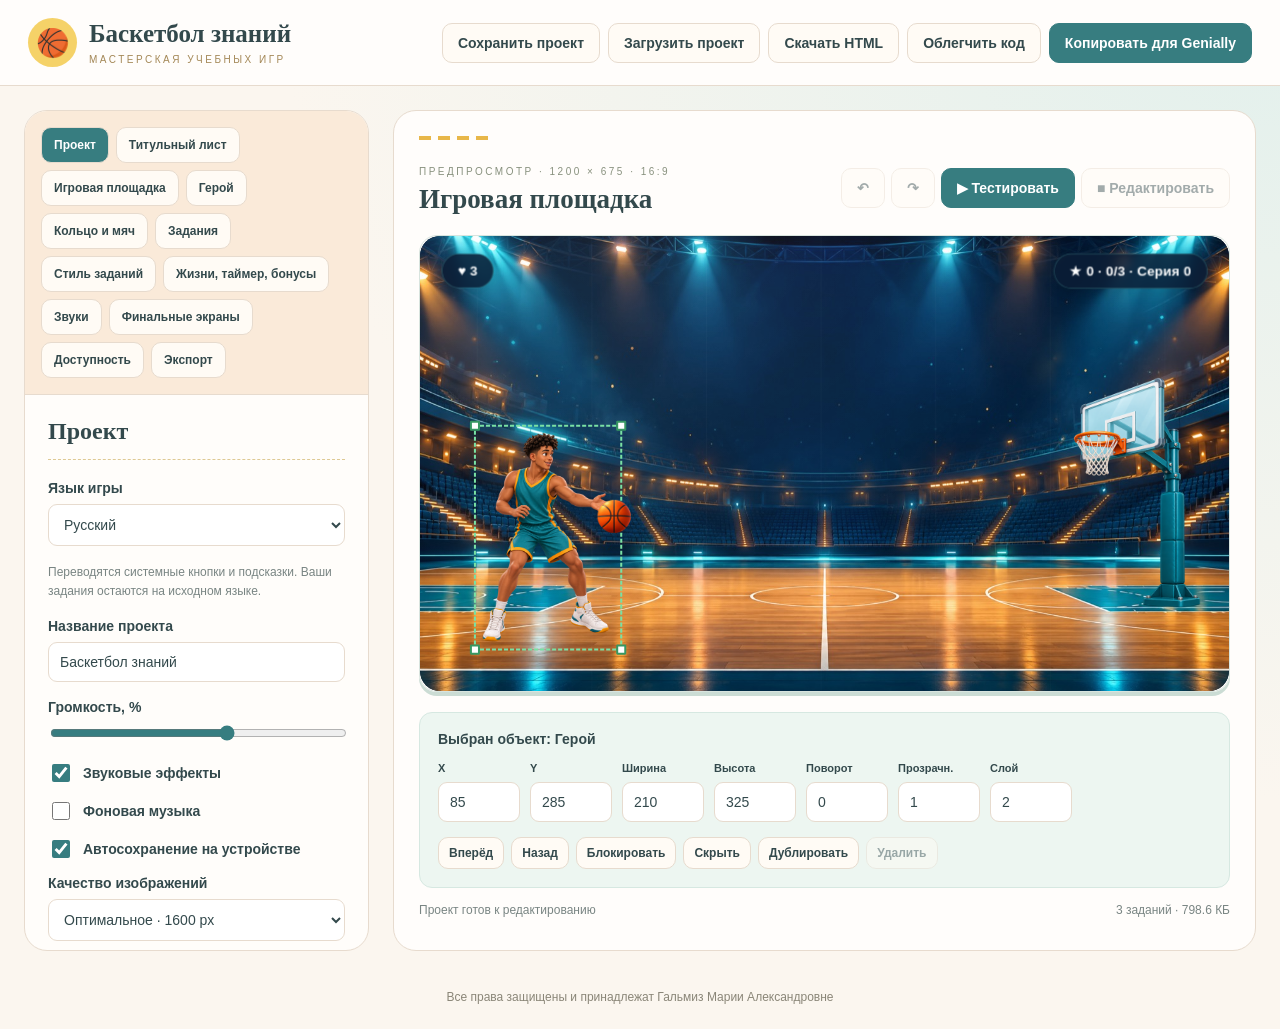
==== commit eb32bf5b: "Fix Genially answer buttons, add LaTeX, editable glows, sounds and generated sports assets" ====
--- a/index.html
+++ b/index.html
@@ -1,6 +1,8 @@
 <!doctype html>
 <html lang="ru">
-<head><meta charset="utf-8"><meta name="viewport" content="width=device-width,initial-scale=1"><meta name="theme-color" content="#377d80"><title>Баскетбол — мастерская учебных игр</title><style>.game-host{width:100%;color:#263c40;font-family:Arial,sans-serif}.game-viewport{width:100%;position:relative;overflow:hidden;border-radius:18px;background:#183e48}.game-scene{width:1200px;height:675px;position:absolute;left:0;top:0;transform-origin:top left;overflow:hidden;background-size:cover;background-position:center}.game-scene *{box-sizing:border-box}.court-floor{position:absolute;left:0;right:0;top:390px;bottom:0;background:#ca8956;border-top:8px solid #f7e4bb;transform:perspective(600px) rotateX(12deg);transform-origin:top}.court-lines:before{content:'';position:absolute;left:35px;right:35px;top:45px;bottom:30px;border:4px solid #fff0c5;border-radius:45%}.court-lines:after{content:'';position:absolute;left:49%;top:0;bottom:0;width:160px;border:4px solid #fff0c5;border-radius:50%;transform:translateX(-50%)}.arena-lights{position:absolute;inset:0;pointer-events:none;background:radial-gradient(ellipse at 25% 0,#ffffff18,transparent 60%),linear-gradient(90deg,transparent 49.5%,#ffffff05 50%,transparent 50.5%);background-size:auto,170px 100%}.scene-shade{position:absolute;inset:0;background:#000;pointer-events:none;z-index:1}.scene-object{position:absolute;transform-origin:center;touch-action:none}.scene-object>img,.scene-object>svg{width:100%;height:100%;object-fit:contain;display:block}.decor-star{font-size:80px;color:#f5c962;text-align:center}.game-hud{display:flex;justify-content:space-between;align-items:center;font:700 21px Arial;color:#fff;gap:15px}.hud-pill{background:#12353bd9;padding:13px 23px;border-radius:32px;display:flex;align-items:center;gap:7px}.hud-pill img{width:28px;height:28px;object-fit:contain}.game-cover{position:absolute;inset:0;padding:70px 160px;display:flex;align-items:center;justify-content:safe center;overflow:auto;flex-direction:column;text-align:center;color:#fff;background:linear-gradient(150deg,#092d4240,#00000020)}.cover-ball{font-size:85px;line-height:1.2}.game-cover h1{font-size:62px;line-height:1.12;margin:18px 0;max-width:950px;overflow-wrap:anywhere}.cover-subtitle{font-size:27px;margin:0 0 18px}.cover-rules{font-size:23px;line-height:1.5;max-width:760px;margin:0 0 30px}.game-button{font:700 23px Arial;color:#fff;background:var(--accent,#287e80);border:2px solid transparent;padding:14px 24px;border-radius:12px;cursor:pointer;min-height:52px}.game-button:hover{filter:brightness(1.1)}.game-button:focus-visible,.game-scene input:focus-visible,.answer-option:focus-within{outline:4px solid #eab546;outline-offset:3px}.game-button:disabled{opacity:.5;cursor:default}.game-button.secondary{background:#a83c31}.game-cover .game-button{background:#f0bc53;color:#153e46;min-width:210px}.game-controls{position:absolute;bottom:18px;left:25px;z-index:80;display:flex;gap:10px}.game-button.subtle{background:#14373bdd;font-size:18px;min-height:42px;padding:10px 18px}.question-panel{position:absolute;z-index:60;padding:23px;background:var(--question-bg);color:var(--question-color);border:solid var(--accent);border-radius:var(--q-radius);max-height:460px;overflow:auto;font-size:var(--q-font)}.question-panel[hidden]{display:none}.question-number{font:700 15px Arial;letter-spacing:1px;text-transform:uppercase;color:var(--accent);margin-bottom:10px}.question-title{font-size:var(--q-font);margin:0 0 15px;line-height:1.3;overflow-wrap:anywhere;white-space:pre-wrap}.answer-form{display:flex;flex-direction:column;gap:9px}.answer-option{display:flex;align-items:center;gap:10px;cursor:pointer;padding:10px 14px;border:2px solid #203c4020;background:#ffffff80;border-radius:10px;line-height:1.3}.answer-option:has(input:checked){border-color:var(--accent);background:#dcefeb}.answer-option input{width:21px;height:21px;accent-color:var(--accent);flex-shrink:0}.text-answer{padding:12px;border:2px solid var(--accent);border-radius:10px;font:inherit;width:100%}.question-image{display:block;max-height:120px;max-width:100%;margin:0 auto 14px}.option-image{width:55px;height:50px;object-fit:contain;margin-inline-start:auto}.order-hint{font-size:18px;margin:0}.order-row{display:flex;gap:6px;align-items:center;background:#ffffff90;border:1px solid #25404033;border-radius:8px;padding:6px 10px;margin-bottom:6px}.order-row span{flex:1}.game-button.order-move{font-size:17px;padding:5px 10px;min-height:32px}.game-feedback{position:absolute;z-index:70;left:330px;top:485px;width:560px;text-align:center;white-space:pre-wrap;color:#fff;font:700 24px Arial;text-shadow:0 2px 10px #000;background:#153b45e8;border-radius:15px;padding:12px;max-height:155px;overflow:auto}.game-feedback:empty{display:none}.game-feedback .game-button{display:block;margin:12px auto 0;font-size:18px}.game-feedback.incorrect{background:#763d31ed}.pause-overlay{position:absolute;inset:0;z-index:100;background:#0a273be8;color:#fff;display:flex;flex-direction:column;align-items:center;justify-content:center;gap:20px;font-size:35px}.high-contrast{--question-bg:#fff!important;--question-color:#111!important;--accent:#145d60!important}.high-contrast .hud-pill{background:#111}.high-contrast .answer-option{border-color:#111}
+<head><meta charset="utf-8"><meta name="viewport" content="width=device-width,initial-scale=1"><meta name="theme-color" content="#377d80"><title>Баскетбол — мастерская учебных игр</title><style>.game-host{width:100%;color:#263c40;font-family:Arial,sans-serif}.game-viewport{width:100%;position:relative;overflow:hidden;border-radius:18px;background:#183e48}.game-scene{width:1200px;height:675px;position:absolute;left:0;top:0;transform-origin:top left;overflow:hidden;background-size:cover;background-position:center}.game-scene *{box-sizing:border-box}.court-floor{position:absolute;left:0;right:0;top:390px;bottom:0;background:#ca8956;border-top:8px solid #f7e4bb;transform:perspective(600px) rotateX(12deg);transform-origin:top}.court-lines:before{content:'';position:absolute;left:35px;right:35px;top:45px;bottom:30px;border:4px solid #fff0c5;border-radius:45%}.court-lines:after{content:'';position:absolute;left:49%;top:0;bottom:0;width:160px;border:4px solid #fff0c5;border-radius:50%;transform:translateX(-50%)}.arena-lights{position:absolute;inset:0;pointer-events:none;background:radial-gradient(ellipse at 25% 0,#ffffff18,transparent 60%),linear-gradient(90deg,transparent 49.5%,#ffffff05 50%,transparent 50.5%);background-size:auto,170px 100%}.scene-shade{position:absolute;inset:0;background:#000;pointer-events:none;z-index:1}.scene-object{position:absolute;transform-origin:center;touch-action:none}.scene-object>img,.scene-object>svg{width:100%;height:100%;object-fit:contain;display:block}.decor-star{font-size:80px;color:#f5c962;text-align:center}.game-hud{display:flex;justify-content:space-between;align-items:center;font:700 21px Arial;color:#fff;gap:15px}.hud-pill{background:#12353bd9;padding:13px 23px;border-radius:32px;display:flex;align-items:center;gap:7px}.hud-pill img{width:28px;height:28px;object-fit:contain}.game-cover{position:absolute;inset:0;padding:70px 160px;display:flex;align-items:center;justify-content:safe center;overflow:auto;flex-direction:column;text-align:center;color:#fff;background:linear-gradient(150deg,#092d4240,#00000020)}.cover-ball{font-size:85px;line-height:1.2}.game-cover h1{font-size:62px;line-height:1.12;margin:18px 0;max-width:950px;overflow-wrap:anywhere}.cover-subtitle{font-size:27px;margin:0 0 18px}.cover-rules{font-size:23px;line-height:1.5;max-width:760px;margin:0 0 30px}.game-button{font:700 23px Arial;color:#fff;background:var(--accent,#287e80);border:2px solid transparent;padding:14px 24px;border-radius:12px;cursor:pointer;min-height:52px}.game-button:hover{filter:brightness(1.1)}.game-button:focus-visible,.game-scene input:focus-visible,.answer-option:focus-within{outline:4px solid #eab546;outline-offset:3px}.game-button:disabled{opacity:.5;cursor:default}.game-button.secondary{background:#a83c31}.game-cover .game-button{background:#f0bc53;color:#153e46;min-width:210px}.game-controls{position:absolute;bottom:18px;left:25px;z-index:80;display:flex;gap:10px}.game-button.subtle{background:#14373bdd;font-size:18px;min-height:42px;padding:10px 18px}.question-panel{position:absolute;z-index:60;padding:23px;background:var(--question-bg);color:var(--question-color);border:solid var(--accent);border-radius:var(--q-radius);max-height:460px;overflow:auto;font-size:var(--q-font)}.question-panel[hidden]{display:none}.question-number{font:700 15px Arial;letter-spacing:1px;text-transform:uppercase;color:var(--accent);margin-bottom:10px}.question-title{font-size:var(--q-font);margin:0 0 15px;line-height:1.3;overflow-wrap:anywhere;white-space:pre-wrap}.answer-form{display:flex;flex-direction:column;gap:9px}.answer-option{display:flex;align-items:center;gap:10px;cursor:pointer;padding:10px 14px;border:2px solid #203c4020;background:#ffffff80;border-radius:10px;line-height:1.3}.answer-option:has(input:checked){border-color:var(--accent);background:#dcefeb}.answer-option input{width:21px;height:21px;accent-color:var(--accent);flex-shrink:0}.text-answer{padding:12px;border:2px solid var(--accent);border-radius:10px;font:inherit;width:100%}.question-image{display:block;max-height:120px;max-width:100%;margin:0 auto 14px}.option-image{width:55px;height:50px;object-fit:contain;margin-inline-start:auto}.order-hint{font-size:18px;margin:0}.order-row{display:flex;gap:6px;align-items:center;background:#ffffff90;border:1px solid #25404033;border-radius:8px;padding:6px 10px;margin-bottom:6px}.order-row span{flex:1}.game-button.order-move{font-size:17px;padding:5px 10px;min-height:32px}.game-feedback{position:absolute;z-index:70;left:330px;top:485px;width:560px;text-align:center;white-space:pre-wrap;color:#fff;font:700 24px Arial;text-shadow:0 2px 10px #000;background:#153b45e8;border-radius:15px;padding:12px;max-height:155px;overflow:auto}.game-feedback:empty{display:none}.game-feedback .game-button{display:block;margin:12px auto 0;font-size:18px}.game-feedback.incorrect{background:#763d31ed}.high-contrast{--question-bg:#fff!important;--question-color:#111!important;--accent:#145d60!important}.high-contrast .hud-pill{background:#111}.high-contrast .answer-option{border-color:#111}
+/* Sports arcade theme; editable colors remain inherited from project state. */
+.game-viewport{border-radius:20px;background:#0b1e36}.game-cover{background:linear-gradient(180deg,#07182bd9 0%,#07182b8a 65%,#07182be6 100%);padding:50px 160px}.game-cover h1{font-weight:900;letter-spacing:-2px;text-shadow:0 5px 24px #0006}.cover-subtitle{opacity:.94;line-height:1.4}.cover-rules{opacity:.9}.cover-ball{filter:drop-shadow(0 0 28px #f6b63f50)}.game-button{box-shadow:0 5px 0 #0003;transition:filter .15s,transform .15s;touch-action:manipulation}.game-button:active{transform:translateY(2px)}.game-button:hover{filter:brightness(1.08)}.game-hud{font-size:20px;letter-spacing:.3px}.hud-pill{background:#0b1e36dc;border:1px solid #79ded24d;box-shadow:0 6px 20px #0002;backdrop-filter:blur(6px)}.question-panel{border-color:#45dbd3;padding:25px;line-height:1.4}.question-number{color:var(--accent);letter-spacing:1.5px}.answer-option{background:#ffffff09;border-color:#ffffff30;padding:12px 15px;transition:border-color .15s,background .15s}.answer-option:hover{background:#ffffff15}.answer-option:has(input:checked){background:#4edec523;border-color:#52d8cc}.answer-option input{accent-color:var(--accent)}.answer-form>.game-button{align-self:center;max-width:100%;margin-top:8px}.text-answer{color:var(--question-color);background:#ffffff0a;border-color:#ffffff50}.text-answer::placeholder{color:inherit;opacity:.65}.order-row{background:#ffffff09;border-color:#ffffff30}.game-feedback{background:#0b1e36ed;border:1px solid #61d8c7a0;color:#fff;box-shadow:0 12px 30px #0003;font-weight:600}.game-feedback .game-button{max-width:95%}.game-feedback.incorrect{background:#552d32f2;border-color:#f69d80}.question-image{border-radius:12px}.game-scene math{font-family:'Cambria Math','STIX Two Math',serif;font-size:1.12em;color:inherit;direction:ltr;line-height:1.3}.game-scene math[display=block]{margin:.5em 0;max-width:100%;overflow-x:auto;overflow-y:hidden;padding:.25em 0}.game-scene .math-error{font-family:monospace;font-size:.8em;border-bottom:1px dashed #e5ad65;overflow-wrap:anywhere}.high-contrast .question-panel{background:#fff!important;color:#111!important}.high-contrast .answer-option{color:#111;background:#fff}.high-contrast .text-answer{color:#111;background:#fff}
 </style><style>:root{--ink:#33494c;--muted:#798583;--teal:#377d80;--warm:#faead9;--line:#e7dbce;--cream:#fffbf5;--gold:#e8b749}*{box-sizing:border-box}body{margin:0;background:radial-gradient(ellipse at top right,#e2f0ec,transparent 55%),#fbf6ef;color:var(--ink);font:14px Arial,sans-serif}button,input,select,textarea{font:inherit}button{cursor:pointer}button:disabled{cursor:default;opacity:.45}button:focus-visible,input:focus-visible,select:focus-visible,textarea:focus-visible{outline:3px solid var(--gold);outline-offset:2px}button{border:1px solid var(--line);border-radius:10px;padding:11px 15px;background:var(--cream);color:var(--ink);font-weight:700}button:hover{border-color:var(--teal)}.primary{background:var(--teal);color:#fff;border-color:var(--teal)}.danger{color:#a83c31}header{display:flex;align-items:center;gap:20px;justify-content:space-between;padding:18px 28px;background:#fffdfb;border-bottom:1px solid var(--line)}.brand{display:flex;align-items:center;gap:12px;flex-shrink:0}.brand-icon{height:49px;width:49px;border-radius:50%;background:#f5d268;display:grid;place-items:center;font-size:27px}.brand h1{font:700 25px Georgia,serif;margin:0}.eyebrow{font-size:10px;letter-spacing:2.5px;text-transform:uppercase;color:#a48857;margin-top:6px}.top-actions{display:flex;gap:8px;flex-wrap:wrap;justify-content:flex-end}.layout{display:grid;grid-template-columns:345px minmax(0,1fr);gap:24px;padding:24px;max-width:1920px;margin:auto}.sidebar{border:1px solid var(--line);background:#fffdfa;border-radius:23px;overflow:hidden;align-self:start}.tabs{padding:16px;background:var(--warm);display:flex;flex-wrap:wrap;gap:7px;border-bottom:1px solid var(--line)}.tabs button{font-size:12px;padding:10px 12px}.tabs button.active{background:var(--teal);color:white}.settings{padding:23px;max-height:calc(100vh - 345px);min-height:360px;overflow:auto}.settings h2{font:700 24px Georgia,serif;margin:0 0 20px;border-bottom:1px dashed #dec994;padding-bottom:14px}.settings h3{font-size:15px;margin:22px 0 12px}.field{display:block;margin-bottom:17px}.field>span{display:block;font-weight:700;margin-bottom:8px}.field input:not([type=checkbox]):not([type=range]):not([type=color]),.field select,.field textarea{width:100%;padding:11px;border:1px solid var(--line);border-radius:9px;background:#fff;color:var(--ink)}.field textarea{resize:vertical;min-height:74px;line-height:1.4}.field input[type=color]{width:100%;height:39px;background:white;border:1px solid var(--line);border-radius:8px;padding:4px}.field input[type=range]{width:100%;accent-color:var(--teal)}.checkfield{display:flex;gap:10px;align-items:center;margin:14px 0}.checkfield input{width:18px;height:18px;accent-color:var(--teal)}.checkfield span{font-weight:700}.help{font-size:12px;line-height:1.6;color:var(--muted);margin:8px 0 17px}.panel-actions{display:flex;gap:7px;flex-wrap:wrap;margin:12px 0}.panel-actions button{font-size:12px;padding:8px 10px}.workspace{min-width:0;padding:25px;background:#fffdfb;border:1px solid var(--line);border-radius:23px}.gold-rule{width:76px;height:4px;background:repeating-linear-gradient(90deg,var(--gold) 0 12px,transparent 12px 19px);margin:0 0 20px}.preview-heading{display:flex;align-items:center;justify-content:space-between;gap:15px;margin:0 0 20px}.preview-heading h2{font:700 27px Georgia,serif;margin:7px 0 0}.preview-heading .eyebrow{color:#88917e}.preview-actions{display:flex;gap:6px;flex-wrap:wrap}.preview-frame{border:1px solid #d8e4de;border-radius:18px;overflow:hidden;position:relative;box-shadow:0 4px 0 #cbdcd4}.edit-scene .scene-object{cursor:move}.edit-scene .scene-object[data-locked=true]{cursor:default}.scene-object.selected:after{content:'';position:absolute;inset:-5px;border:3px dashed #79e0a4;pointer-events:none}.resize-handle{position:absolute;width:15px;height:15px;background:#fff;border:3px solid #379762;z-index:90;padding:0;border-radius:2px;touch-action:none}.resize-handle[data-corner=nw]{left:-11px;top:-11px;cursor:nwse-resize}.resize-handle[data-corner=ne]{right:-11px;top:-11px;cursor:nesw-resize}.resize-handle[data-corner=sw]{left:-11px;bottom:-11px;cursor:nesw-resize}.resize-handle[data-corner=se]{right:-11px;bottom:-11px;cursor:nwse-resize}.inspector{padding:18px;margin-top:20px;border:1px solid #d6e8e1;background:#edf6f1;border-radius:13px}.inspector h3{font-size:14px;margin:0 0 15px}.inspector-grid{display:flex;gap:10px;flex-wrap:wrap;align-items:end}.inspector .field{width:82px;margin:0}.inspector .field>span{font-size:11px}.inspector .panel-actions{margin:15px 0 0}.statusbar{display:flex;justify-content:space-between;gap:15px;font-size:12px;color:var(--muted);margin-top:15px}.object-list{display:grid;gap:6px}.object-list button{text-align:left;font-weight:400}.object-list button.selected{border:2px solid var(--teal)}.q-card{padding:12px;border:1px solid var(--line);border-radius:12px;background:#fff;margin-bottom:10px}.q-card.selected{border-color:var(--teal);background:#edf6f1}.q-card>button{width:100%;text-align:left;border:0;background:transparent;padding:0;font-weight:700;line-height:1.45}.q-card .help{margin:5px 0}.option-edit{border:1px solid var(--line);border-radius:10px;padding:10px;margin-bottom:10px}.option-edit .field{margin-bottom:8px}.option-edit .checkfield{margin:8px 0}.media-row{display:flex;gap:8px;align-items:center;margin-bottom:14px}.media-row input{max-width:100%;font-size:11px}.media-thumb{width:42px;height:42px;object-fit:contain;border-radius:6px;background:#e4eee9}.media-name{overflow-wrap:anywhere;font-size:11px}.media-field{padding:10px;background:#f5f2eb;border-radius:10px;margin:12px 0}.media-field strong{display:block;font-size:12px;margin-bottom:8px}.toast{position:fixed;right:25px;bottom:25px;max-width:440px;background:#163f44;color:#fff;padding:16px 22px;border-radius:12px;z-index:500;box-shadow:0 8px 35px #0002;white-space:pre-wrap;line-height:1.5}.toast[hidden]{display:none}footer{text-align:center;padding:15px 20px 25px;font-size:12px;color:#8a8678}.modal{position:fixed;inset:0;background:#193c4d88;z-index:400;display:grid;place-items:center;padding:20px}.modal-card{background:#fffaf2;padding:30px;border-radius:20px;max-width:590px;width:100%;box-shadow:0 20px 80px #0003}.modal h2{font:700 27px Georgia,serif}.modal textarea{width:100%;height:180px}.mobile-warning{display:none}.export-report{line-height:1.7;padding:12px;background:#edf6f1;border-radius:10px;white-space:pre-wrap}a{color:#286e72}@media(max-width:1100px){header{align-items:flex-start;padding:16px}.brand h1{font-size:21px}.top-actions button{font-size:12px;padding:10px}.layout{grid-template-columns:290px minmax(0,1fr);gap:16px;padding:16px}.workspace{padding:17px}.settings{padding:17px}.preview-heading{align-items:flex-start;flex-direction:column}.preview-actions button{font-size:12px}}@media(max-width:760px){header{flex-direction:column}.top-actions{justify-content:flex-start}.layout{grid-template-columns:1fr}.settings{max-height:360px;min-height:0}.workspace{padding:12px}.sidebar{border-radius:16px}.tabs{padding:12px}.mobile-warning{display:block;font-size:12px;color:#617473;margin:10px 0}.statusbar{flex-wrap:wrap}}
 </style></head>
 <body>
@@ -8,7 +10,75 @@
 <main class="layout"><aside class="sidebar"><nav class="tabs" aria-label="Разделы редактора" id="tabs"></nav><div id="settings" class="settings"></div></aside><section class="workspace"><div class="gold-rule"></div><div class="preview-heading"><div><div class="eyebrow">Предпросмотр · 1200 × 675 · 16:9</div><h2 id="screen-label">Игровая площадка</h2></div><div class="preview-actions"><button id="undo" title="Отменить (Ctrl/⌘ Z)" aria-label="Отменить">↶</button><button id="redo" title="Повторить (Ctrl/⌘ Shift Z)" aria-label="Повторить">↷</button><button id="test" class="primary">▶ Тестировать</button><button id="preview">■ Редактировать</button></div></div><p class="mobile-warning">Для точного редактирования сцены удобнее большой экран. Игра работает и на планшете.</p><div id="preview-root" class="preview-frame"></div><div id="inspector" class="inspector"></div><div class="statusbar"><span id="save-status">Проект готов к редактированию</span><span id="size-status"></span></div></section></main>
 <footer>Все права защищены и принадлежат Гальмиз Марии Александровне</footer>
 <div id="toast" class="toast" role="status" hidden></div><div id="modal-root"></div><input type="file" id="project-file" accept=".json,.basketball.json,application/json" hidden>
-<script>/* Shared model. No dependencies, no network requests. */
+<script>const BasketballAssets={"builtin-arena": {"name": "arena.jpg", "type": "image/jpeg", "data": "[data-uri]", "size": 197979, "originalSize": 197979}, "builtin-hero": {"name": "hero.png", "type": "image/png", "data": "[data-uri]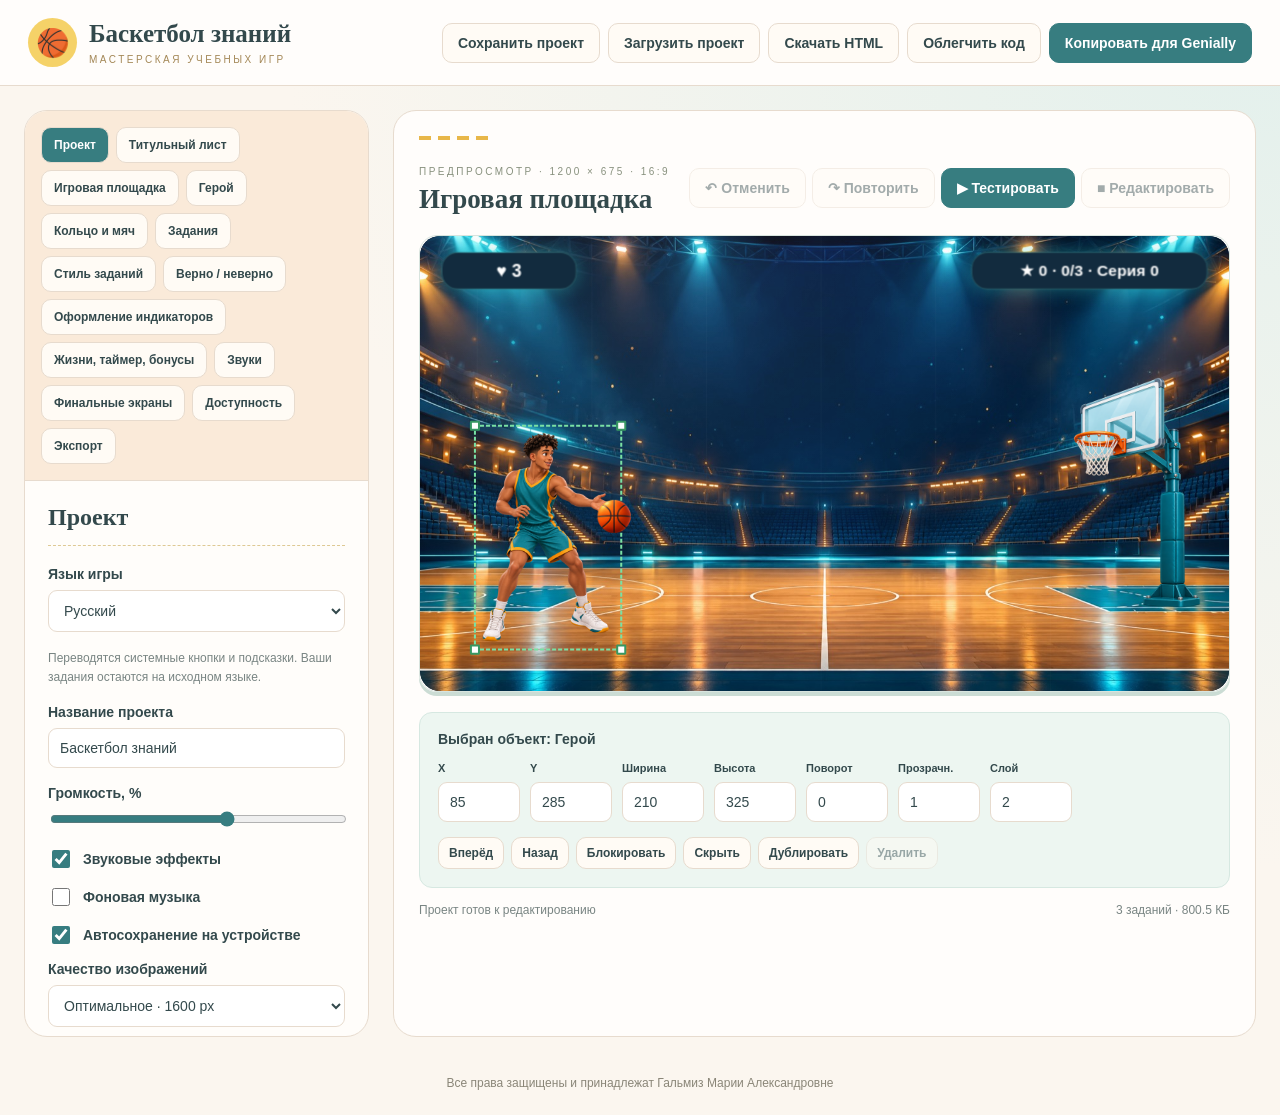
==== commit 5e5d0cc2: "Add configurable feedback, timeout screens, HUD styles and 40 fonts; fix timer preview" ====
--- a/index.html
+++ b/index.html
@@ -3,11 +3,15 @@
 <head><meta charset="utf-8"><meta name="viewport" content="width=device-width,initial-scale=1"><meta name="theme-color" content="#377d80"><title>Баскетбол — мастерская учебных игр</title><style>.game-host{width:100%;color:#263c40;font-family:Arial,sans-serif}.game-viewport{width:100%;position:relative;overflow:hidden;border-radius:18px;background:#183e48}.game-scene{width:1200px;height:675px;position:absolute;left:0;top:0;transform-origin:top left;overflow:hidden;background-size:cover;background-position:center}.game-scene *{box-sizing:border-box}.court-floor{position:absolute;left:0;right:0;top:390px;bottom:0;background:#ca8956;border-top:8px solid #f7e4bb;transform:perspective(600px) rotateX(12deg);transform-origin:top}.court-lines:before{content:'';position:absolute;left:35px;right:35px;top:45px;bottom:30px;border:4px solid #fff0c5;border-radius:45%}.court-lines:after{content:'';position:absolute;left:49%;top:0;bottom:0;width:160px;border:4px solid #fff0c5;border-radius:50%;transform:translateX(-50%)}.arena-lights{position:absolute;inset:0;pointer-events:none;background:radial-gradient(ellipse at 25% 0,#ffffff18,transparent 60%),linear-gradient(90deg,transparent 49.5%,#ffffff05 50%,transparent 50.5%);background-size:auto,170px 100%}.scene-shade{position:absolute;inset:0;background:#000;pointer-events:none;z-index:1}.scene-object{position:absolute;transform-origin:center;touch-action:none}.scene-object>img,.scene-object>svg{width:100%;height:100%;object-fit:contain;display:block}.decor-star{font-size:80px;color:#f5c962;text-align:center}.game-hud{display:flex;justify-content:space-between;align-items:center;font:700 21px Arial;color:#fff;gap:15px}.hud-pill{background:#12353bd9;padding:13px 23px;border-radius:32px;display:flex;align-items:center;gap:7px}.hud-pill img{width:28px;height:28px;object-fit:contain}.game-cover{position:absolute;inset:0;padding:70px 160px;display:flex;align-items:center;justify-content:safe center;overflow:auto;flex-direction:column;text-align:center;color:#fff;background:linear-gradient(150deg,#092d4240,#00000020)}.cover-ball{font-size:85px;line-height:1.2}.game-cover h1{font-size:62px;line-height:1.12;margin:18px 0;max-width:950px;overflow-wrap:anywhere}.cover-subtitle{font-size:27px;margin:0 0 18px}.cover-rules{font-size:23px;line-height:1.5;max-width:760px;margin:0 0 30px}.game-button{font:700 23px Arial;color:#fff;background:var(--accent,#287e80);border:2px solid transparent;padding:14px 24px;border-radius:12px;cursor:pointer;min-height:52px}.game-button:hover{filter:brightness(1.1)}.game-button:focus-visible,.game-scene input:focus-visible,.answer-option:focus-within{outline:4px solid #eab546;outline-offset:3px}.game-button:disabled{opacity:.5;cursor:default}.game-button.secondary{background:#a83c31}.game-cover .game-button{background:#f0bc53;color:#153e46;min-width:210px}.game-controls{position:absolute;bottom:18px;left:25px;z-index:80;display:flex;gap:10px}.game-button.subtle{background:#14373bdd;font-size:18px;min-height:42px;padding:10px 18px}.question-panel{position:absolute;z-index:60;padding:23px;background:var(--question-bg);color:var(--question-color);border:solid var(--accent);border-radius:var(--q-radius);max-height:460px;overflow:auto;font-size:var(--q-font)}.question-panel[hidden]{display:none}.question-number{font:700 15px Arial;letter-spacing:1px;text-transform:uppercase;color:var(--accent);margin-bottom:10px}.question-title{font-size:var(--q-font);margin:0 0 15px;line-height:1.3;overflow-wrap:anywhere;white-space:pre-wrap}.answer-form{display:flex;flex-direction:column;gap:9px}.answer-option{display:flex;align-items:center;gap:10px;cursor:pointer;padding:10px 14px;border:2px solid #203c4020;background:#ffffff80;border-radius:10px;line-height:1.3}.answer-option:has(input:checked){border-color:var(--accent);background:#dcefeb}.answer-option input{width:21px;height:21px;accent-color:var(--accent);flex-shrink:0}.text-answer{padding:12px;border:2px solid var(--accent);border-radius:10px;font:inherit;width:100%}.question-image{display:block;max-height:120px;max-width:100%;margin:0 auto 14px}.option-image{width:55px;height:50px;object-fit:contain;margin-inline-start:auto}.order-hint{font-size:18px;margin:0}.order-row{display:flex;gap:6px;align-items:center;background:#ffffff90;border:1px solid #25404033;border-radius:8px;padding:6px 10px;margin-bottom:6px}.order-row span{flex:1}.game-button.order-move{font-size:17px;padding:5px 10px;min-height:32px}.game-feedback{position:absolute;z-index:70;left:330px;top:485px;width:560px;text-align:center;white-space:pre-wrap;color:#fff;font:700 24px Arial;text-shadow:0 2px 10px #000;background:#153b45e8;border-radius:15px;padding:12px;max-height:155px;overflow:auto}.game-feedback:empty{display:none}.game-feedback .game-button{display:block;margin:12px auto 0;font-size:18px}.game-feedback.incorrect{background:#763d31ed}.high-contrast{--question-bg:#fff!important;--question-color:#111!important;--accent:#145d60!important}.high-contrast .hud-pill{background:#111}.high-contrast .answer-option{border-color:#111}
 /* Sports arcade theme; editable colors remain inherited from project state. */
 .game-viewport{border-radius:20px;background:#0b1e36}.game-cover{background:linear-gradient(180deg,#07182bd9 0%,#07182b8a 65%,#07182be6 100%);padding:50px 160px}.game-cover h1{font-weight:900;letter-spacing:-2px;text-shadow:0 5px 24px #0006}.cover-subtitle{opacity:.94;line-height:1.4}.cover-rules{opacity:.9}.cover-ball{filter:drop-shadow(0 0 28px #f6b63f50)}.game-button{box-shadow:0 5px 0 #0003;transition:filter .15s,transform .15s;touch-action:manipulation}.game-button:active{transform:translateY(2px)}.game-button:hover{filter:brightness(1.08)}.game-hud{font-size:20px;letter-spacing:.3px}.hud-pill{background:#0b1e36dc;border:1px solid #79ded24d;box-shadow:0 6px 20px #0002;backdrop-filter:blur(6px)}.question-panel{border-color:#45dbd3;padding:25px;line-height:1.4}.question-number{color:var(--accent);letter-spacing:1.5px}.answer-option{background:#ffffff09;border-color:#ffffff30;padding:12px 15px;transition:border-color .15s,background .15s}.answer-option:hover{background:#ffffff15}.answer-option:has(input:checked){background:#4edec523;border-color:#52d8cc}.answer-option input{accent-color:var(--accent)}.answer-form>.game-button{align-self:center;max-width:100%;margin-top:8px}.text-answer{color:var(--question-color);background:#ffffff0a;border-color:#ffffff50}.text-answer::placeholder{color:inherit;opacity:.65}.order-row{background:#ffffff09;border-color:#ffffff30}.game-feedback{background:#0b1e36ed;border:1px solid #61d8c7a0;color:#fff;box-shadow:0 12px 30px #0003;font-weight:600}.game-feedback .game-button{max-width:95%}.game-feedback.incorrect{background:#552d32f2;border-color:#f69d80}.question-image{border-radius:12px}.game-scene math{font-family:'Cambria Math','STIX Two Math',serif;font-size:1.12em;color:inherit;direction:ltr;line-height:1.3}.game-scene math[display=block]{margin:.5em 0;max-width:100%;overflow-x:auto;overflow-y:hidden;padding:.25em 0}.game-scene .math-error{font-family:monospace;font-size:.8em;border-bottom:1px dashed #e5ad65;overflow-wrap:anywhere}.high-contrast .question-panel{background:#fff!important;color:#111!important}.high-contrast .answer-option{color:#111;background:#fff}.high-contrast .text-answer{color:#111;background:#fff}
+
+.screen-background{position:absolute;inset:0;background-size:cover;background-position:center;pointer-events:none}.game-cover{background:transparent;z-index:30}.game-hud{display:block!important}.hud-pill{position:absolute;top:0;display:flex;align-items:center;justify-content:center;box-sizing:border-box}.hud-lives{left:0}.hud-score{right:0}.hud-timer{transform:translateX(-50%)}.game-feedback{left:50%;top:50%;transform:translate(-50%,-50%);box-sizing:border-box;max-height:560px;overflow:auto;z-index:25;padding:24px;text-align:center}.game-feedback[hidden]{display:none}.game-feedback p{margin:0 0 20px}.timeout-cover{background-size:cover;background-position:center}
+
+.custom-cover{inset:auto;left:50%;top:50%;transform:translate(-50%,-50%);box-sizing:border-box;padding:30px}.cover-background{position:absolute;inset:0;z-index:-1;background-position:center;background-size:cover;pointer-events:none}.custom-cover h1{margin:12px 0}.custom-cover .cover-ball{font-size:65px}
 </style><style>:root{--ink:#33494c;--muted:#798583;--teal:#377d80;--warm:#faead9;--line:#e7dbce;--cream:#fffbf5;--gold:#e8b749}*{box-sizing:border-box}body{margin:0;background:radial-gradient(ellipse at top right,#e2f0ec,transparent 55%),#fbf6ef;color:var(--ink);font:14px Arial,sans-serif}button,input,select,textarea{font:inherit}button{cursor:pointer}button:disabled{cursor:default;opacity:.45}button:focus-visible,input:focus-visible,select:focus-visible,textarea:focus-visible{outline:3px solid var(--gold);outline-offset:2px}button{border:1px solid var(--line);border-radius:10px;padding:11px 15px;background:var(--cream);color:var(--ink);font-weight:700}button:hover{border-color:var(--teal)}.primary{background:var(--teal);color:#fff;border-color:var(--teal)}.danger{color:#a83c31}header{display:flex;align-items:center;gap:20px;justify-content:space-between;padding:18px 28px;background:#fffdfb;border-bottom:1px solid var(--line)}.brand{display:flex;align-items:center;gap:12px;flex-shrink:0}.brand-icon{height:49px;width:49px;border-radius:50%;background:#f5d268;display:grid;place-items:center;font-size:27px}.brand h1{font:700 25px Georgia,serif;margin:0}.eyebrow{font-size:10px;letter-spacing:2.5px;text-transform:uppercase;color:#a48857;margin-top:6px}.top-actions{display:flex;gap:8px;flex-wrap:wrap;justify-content:flex-end}.layout{display:grid;grid-template-columns:345px minmax(0,1fr);gap:24px;padding:24px;max-width:1920px;margin:auto}.sidebar{border:1px solid var(--line);background:#fffdfa;border-radius:23px;overflow:hidden;align-self:start}.tabs{padding:16px;background:var(--warm);display:flex;flex-wrap:wrap;gap:7px;border-bottom:1px solid var(--line)}.tabs button{font-size:12px;padding:10px 12px}.tabs button.active{background:var(--teal);color:white}.settings{padding:23px;max-height:calc(100vh - 345px);min-height:360px;overflow:auto}.settings h2{font:700 24px Georgia,serif;margin:0 0 20px;border-bottom:1px dashed #dec994;padding-bottom:14px}.settings h3{font-size:15px;margin:22px 0 12px}.field{display:block;margin-bottom:17px}.field>span{display:block;font-weight:700;margin-bottom:8px}.field input:not([type=checkbox]):not([type=range]):not([type=color]),.field select,.field textarea{width:100%;padding:11px;border:1px solid var(--line);border-radius:9px;background:#fff;color:var(--ink)}.field textarea{resize:vertical;min-height:74px;line-height:1.4}.field input[type=color]{width:100%;height:39px;background:white;border:1px solid var(--line);border-radius:8px;padding:4px}.field input[type=range]{width:100%;accent-color:var(--teal)}.checkfield{display:flex;gap:10px;align-items:center;margin:14px 0}.checkfield input{width:18px;height:18px;accent-color:var(--teal)}.checkfield span{font-weight:700}.help{font-size:12px;line-height:1.6;color:var(--muted);margin:8px 0 17px}.panel-actions{display:flex;gap:7px;flex-wrap:wrap;margin:12px 0}.panel-actions button{font-size:12px;padding:8px 10px}.workspace{min-width:0;padding:25px;background:#fffdfb;border:1px solid var(--line);border-radius:23px}.gold-rule{width:76px;height:4px;background:repeating-linear-gradient(90deg,var(--gold) 0 12px,transparent 12px 19px);margin:0 0 20px}.preview-heading{display:flex;align-items:center;justify-content:space-between;gap:15px;margin:0 0 20px}.preview-heading h2{font:700 27px Georgia,serif;margin:7px 0 0}.preview-heading .eyebrow{color:#88917e}.preview-actions{display:flex;gap:6px;flex-wrap:wrap}.preview-frame{border:1px solid #d8e4de;border-radius:18px;overflow:hidden;position:relative;box-shadow:0 4px 0 #cbdcd4}.edit-scene .scene-object{cursor:move}.edit-scene .scene-object[data-locked=true]{cursor:default}.scene-object.selected:after{content:'';position:absolute;inset:-5px;border:3px dashed #79e0a4;pointer-events:none}.resize-handle{position:absolute;width:15px;height:15px;background:#fff;border:3px solid #379762;z-index:90;padding:0;border-radius:2px;touch-action:none}.resize-handle[data-corner=nw]{left:-11px;top:-11px;cursor:nwse-resize}.resize-handle[data-corner=ne]{right:-11px;top:-11px;cursor:nesw-resize}.resize-handle[data-corner=sw]{left:-11px;bottom:-11px;cursor:nesw-resize}.resize-handle[data-corner=se]{right:-11px;bottom:-11px;cursor:nwse-resize}.inspector{padding:18px;margin-top:20px;border:1px solid #d6e8e1;background:#edf6f1;border-radius:13px}.inspector h3{font-size:14px;margin:0 0 15px}.inspector-grid{display:flex;gap:10px;flex-wrap:wrap;align-items:end}.inspector .field{width:82px;margin:0}.inspector .field>span{font-size:11px}.inspector .panel-actions{margin:15px 0 0}.statusbar{display:flex;justify-content:space-between;gap:15px;font-size:12px;color:var(--muted);margin-top:15px}.object-list{display:grid;gap:6px}.object-list button{text-align:left;font-weight:400}.object-list button.selected{border:2px solid var(--teal)}.q-card{padding:12px;border:1px solid var(--line);border-radius:12px;background:#fff;margin-bottom:10px}.q-card.selected{border-color:var(--teal);background:#edf6f1}.q-card>button{width:100%;text-align:left;border:0;background:transparent;padding:0;font-weight:700;line-height:1.45}.q-card .help{margin:5px 0}.option-edit{border:1px solid var(--line);border-radius:10px;padding:10px;margin-bottom:10px}.option-edit .field{margin-bottom:8px}.option-edit .checkfield{margin:8px 0}.media-row{display:flex;gap:8px;align-items:center;margin-bottom:14px}.media-row input{max-width:100%;font-size:11px}.media-thumb{width:42px;height:42px;object-fit:contain;border-radius:6px;background:#e4eee9}.media-name{overflow-wrap:anywhere;font-size:11px}.media-field{padding:10px;background:#f5f2eb;border-radius:10px;margin:12px 0}.media-field strong{display:block;font-size:12px;margin-bottom:8px}.toast{position:fixed;right:25px;bottom:25px;max-width:440px;background:#163f44;color:#fff;padding:16px 22px;border-radius:12px;z-index:500;box-shadow:0 8px 35px #0002;white-space:pre-wrap;line-height:1.5}.toast[hidden]{display:none}footer{text-align:center;padding:15px 20px 25px;font-size:12px;color:#8a8678}.modal{position:fixed;inset:0;background:#193c4d88;z-index:400;display:grid;place-items:center;padding:20px}.modal-card{background:#fffaf2;padding:30px;border-radius:20px;max-width:590px;width:100%;box-shadow:0 20px 80px #0003}.modal h2{font:700 27px Georgia,serif}.modal textarea{width:100%;height:180px}.mobile-warning{display:none}.export-report{line-height:1.7;padding:12px;background:#edf6f1;border-radius:10px;white-space:pre-wrap}a{color:#286e72}@media(max-width:1100px){header{align-items:flex-start;padding:16px}.brand h1{font-size:21px}.top-actions button{font-size:12px;padding:10px}.layout{grid-template-columns:290px minmax(0,1fr);gap:16px;padding:16px}.workspace{padding:17px}.settings{padding:17px}.preview-heading{align-items:flex-start;flex-direction:column}.preview-actions button{font-size:12px}}@media(max-width:760px){header{flex-direction:column}.top-actions{justify-content:flex-start}.layout{grid-template-columns:1fr}.settings{max-height:360px;min-height:0}.workspace{padding:12px}.sidebar{border-radius:16px}.tabs{padding:12px}.mobile-warning{display:block;font-size:12px;color:#617473;margin:10px 0}.statusbar{flex-wrap:wrap}}
 </style></head>
 <body>
 <header><div class="brand"><div class="brand-icon" aria-hidden="true">🏀</div><div><h1>Баскетбол знаний</h1><div class="eyebrow">Мастерская учебных игр</div></div></div><div class="top-actions"><button id="save-project">Сохранить проект</button><button id="load-project">Загрузить проект</button><button id="export-html">Скачать HTML</button><button id="optimize">Облегчить код</button><button id="copy-code" class="primary">Копировать для Genially</button></div></header>
-<main class="layout"><aside class="sidebar"><nav class="tabs" aria-label="Разделы редактора" id="tabs"></nav><div id="settings" class="settings"></div></aside><section class="workspace"><div class="gold-rule"></div><div class="preview-heading"><div><div class="eyebrow">Предпросмотр · 1200 × 675 · 16:9</div><h2 id="screen-label">Игровая площадка</h2></div><div class="preview-actions"><button id="undo" title="Отменить (Ctrl/⌘ Z)" aria-label="Отменить">↶</button><button id="redo" title="Повторить (Ctrl/⌘ Shift Z)" aria-label="Повторить">↷</button><button id="test" class="primary">▶ Тестировать</button><button id="preview">■ Редактировать</button></div></div><p class="mobile-warning">Для точного редактирования сцены удобнее большой экран. Игра работает и на планшете.</p><div id="preview-root" class="preview-frame"></div><div id="inspector" class="inspector"></div><div class="statusbar"><span id="save-status">Проект готов к редактированию</span><span id="size-status"></span></div></section></main>
+<main class="layout"><aside class="sidebar"><nav class="tabs" aria-label="Разделы редактора" id="tabs"></nav><div id="settings" class="settings"></div></aside><section class="workspace"><div class="gold-rule"></div><div class="preview-heading"><div><div class="eyebrow">Предпросмотр · 1200 × 675 · 16:9</div><h2 id="screen-label">Игровая площадка</h2></div><div class="preview-actions"><button id="undo" title="Отменить (Ctrl/⌘ Z)" aria-label="Отменить">↶ Отменить</button><button id="redo" title="Повторить (Ctrl/⌘ Shift Z)" aria-label="Повторить">↷ Повторить</button><button id="test" class="primary">▶ Тестировать</button><button id="preview">■ Редактировать</button></div></div><p class="mobile-warning">Для точного редактирования сцены удобнее большой экран. Игра работает и на планшете.</p><div id="preview-root" class="preview-frame"></div><div id="inspector" class="inspector"></div><div class="statusbar"><span id="save-status">Проект готов к редактированию</span><span id="size-status"></span></div></section></main>
 <footer>Все права защищены и принадлежат Гальмиз Марии Александровне</footer>
 <div id="toast" class="toast" role="status" hidden></div><div id="modal-root"></div><input type="file" id="project-file" accept=".json,.basketball.json,application/json" hidden>
 <script>const BasketballAssets={"builtin-arena": {"name": "arena.jpg", "type": "image/jpeg", "data": "[data-uri]", "size": 197979, "originalSize": 197979}, "builtin-hero": {"name": "hero.png", "type": "image/png", "data": "[data-uri]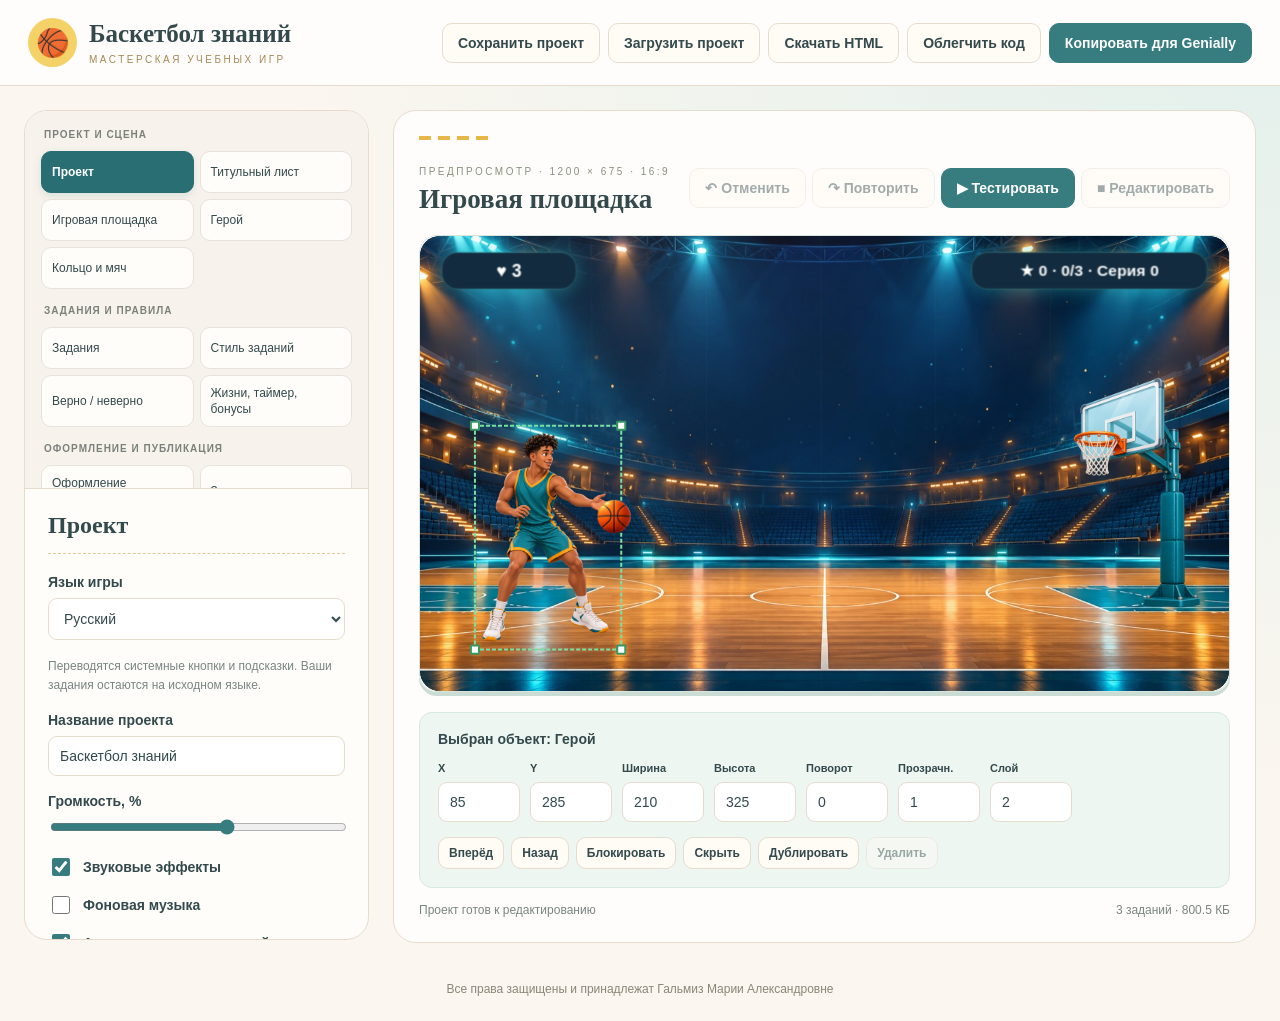
==== commit 2e884897: "Fix full-slide finals, center answer dialogs, organize sidebar and report actual game statistics" ====
--- a/index.html
+++ b/index.html
@@ -6,8 +6,12 @@
 
 .screen-background{position:absolute;inset:0;background-size:cover;background-position:center;pointer-events:none}.game-cover{background:transparent;z-index:30}.game-hud{display:block!important}.hud-pill{position:absolute;top:0;display:flex;align-items:center;justify-content:center;box-sizing:border-box}.hud-lives{left:0}.hud-score{right:0}.hud-timer{transform:translateX(-50%)}.game-feedback{left:50%;top:50%;transform:translate(-50%,-50%);box-sizing:border-box;max-height:560px;overflow:auto;z-index:25;padding:24px;text-align:center}.game-feedback[hidden]{display:none}.game-feedback p{margin:0 0 20px}.timeout-cover{background-size:cover;background-position:center}
 
-.custom-cover{inset:auto;left:50%;top:50%;transform:translate(-50%,-50%);box-sizing:border-box;padding:30px}.cover-background{position:absolute;inset:0;z-index:-1;background-position:center;background-size:cover;pointer-events:none}.custom-cover h1{margin:12px 0}.custom-cover .cover-ball{font-size:65px}
+.custom-cover{inset:0;left:0;top:0;transform:none;box-sizing:border-box;padding:30px}.cover-background{position:absolute;inset:0;z-index:-1;background-position:center;background-size:cover;pointer-events:none}.custom-cover h1{margin:12px 0}.custom-cover .cover-ball{font-size:65px}
+
+.game-feedback{display:flex;flex-direction:column;align-items:center;justify-content:center;gap:20px}.game-feedback p{width:100%;margin:0;text-align:center}.game-feedback .game-button{flex-shrink:0;align-self:center;margin:0;max-width:100%}
 </style><style>:root{--ink:#33494c;--muted:#798583;--teal:#377d80;--warm:#faead9;--line:#e7dbce;--cream:#fffbf5;--gold:#e8b749}*{box-sizing:border-box}body{margin:0;background:radial-gradient(ellipse at top right,#e2f0ec,transparent 55%),#fbf6ef;color:var(--ink);font:14px Arial,sans-serif}button,input,select,textarea{font:inherit}button{cursor:pointer}button:disabled{cursor:default;opacity:.45}button:focus-visible,input:focus-visible,select:focus-visible,textarea:focus-visible{outline:3px solid var(--gold);outline-offset:2px}button{border:1px solid var(--line);border-radius:10px;padding:11px 15px;background:var(--cream);color:var(--ink);font-weight:700}button:hover{border-color:var(--teal)}.primary{background:var(--teal);color:#fff;border-color:var(--teal)}.danger{color:#a83c31}header{display:flex;align-items:center;gap:20px;justify-content:space-between;padding:18px 28px;background:#fffdfb;border-bottom:1px solid var(--line)}.brand{display:flex;align-items:center;gap:12px;flex-shrink:0}.brand-icon{height:49px;width:49px;border-radius:50%;background:#f5d268;display:grid;place-items:center;font-size:27px}.brand h1{font:700 25px Georgia,serif;margin:0}.eyebrow{font-size:10px;letter-spacing:2.5px;text-transform:uppercase;color:#a48857;margin-top:6px}.top-actions{display:flex;gap:8px;flex-wrap:wrap;justify-content:flex-end}.layout{display:grid;grid-template-columns:345px minmax(0,1fr);gap:24px;padding:24px;max-width:1920px;margin:auto}.sidebar{border:1px solid var(--line);background:#fffdfa;border-radius:23px;overflow:hidden;align-self:start}.tabs{padding:16px;background:var(--warm);display:flex;flex-wrap:wrap;gap:7px;border-bottom:1px solid var(--line)}.tabs button{font-size:12px;padding:10px 12px}.tabs button.active{background:var(--teal);color:white}.settings{padding:23px;max-height:calc(100vh - 345px);min-height:360px;overflow:auto}.settings h2{font:700 24px Georgia,serif;margin:0 0 20px;border-bottom:1px dashed #dec994;padding-bottom:14px}.settings h3{font-size:15px;margin:22px 0 12px}.field{display:block;margin-bottom:17px}.field>span{display:block;font-weight:700;margin-bottom:8px}.field input:not([type=checkbox]):not([type=range]):not([type=color]),.field select,.field textarea{width:100%;padding:11px;border:1px solid var(--line);border-radius:9px;background:#fff;color:var(--ink)}.field textarea{resize:vertical;min-height:74px;line-height:1.4}.field input[type=color]{width:100%;height:39px;background:white;border:1px solid var(--line);border-radius:8px;padding:4px}.field input[type=range]{width:100%;accent-color:var(--teal)}.checkfield{display:flex;gap:10px;align-items:center;margin:14px 0}.checkfield input{width:18px;height:18px;accent-color:var(--teal)}.checkfield span{font-weight:700}.help{font-size:12px;line-height:1.6;color:var(--muted);margin:8px 0 17px}.panel-actions{display:flex;gap:7px;flex-wrap:wrap;margin:12px 0}.panel-actions button{font-size:12px;padding:8px 10px}.workspace{min-width:0;padding:25px;background:#fffdfb;border:1px solid var(--line);border-radius:23px}.gold-rule{width:76px;height:4px;background:repeating-linear-gradient(90deg,var(--gold) 0 12px,transparent 12px 19px);margin:0 0 20px}.preview-heading{display:flex;align-items:center;justify-content:space-between;gap:15px;margin:0 0 20px}.preview-heading h2{font:700 27px Georgia,serif;margin:7px 0 0}.preview-heading .eyebrow{color:#88917e}.preview-actions{display:flex;gap:6px;flex-wrap:wrap}.preview-frame{border:1px solid #d8e4de;border-radius:18px;overflow:hidden;position:relative;box-shadow:0 4px 0 #cbdcd4}.edit-scene .scene-object{cursor:move}.edit-scene .scene-object[data-locked=true]{cursor:default}.scene-object.selected:after{content:'';position:absolute;inset:-5px;border:3px dashed #79e0a4;pointer-events:none}.resize-handle{position:absolute;width:15px;height:15px;background:#fff;border:3px solid #379762;z-index:90;padding:0;border-radius:2px;touch-action:none}.resize-handle[data-corner=nw]{left:-11px;top:-11px;cursor:nwse-resize}.resize-handle[data-corner=ne]{right:-11px;top:-11px;cursor:nesw-resize}.resize-handle[data-corner=sw]{left:-11px;bottom:-11px;cursor:nesw-resize}.resize-handle[data-corner=se]{right:-11px;bottom:-11px;cursor:nwse-resize}.inspector{padding:18px;margin-top:20px;border:1px solid #d6e8e1;background:#edf6f1;border-radius:13px}.inspector h3{font-size:14px;margin:0 0 15px}.inspector-grid{display:flex;gap:10px;flex-wrap:wrap;align-items:end}.inspector .field{width:82px;margin:0}.inspector .field>span{font-size:11px}.inspector .panel-actions{margin:15px 0 0}.statusbar{display:flex;justify-content:space-between;gap:15px;font-size:12px;color:var(--muted);margin-top:15px}.object-list{display:grid;gap:6px}.object-list button{text-align:left;font-weight:400}.object-list button.selected{border:2px solid var(--teal)}.q-card{padding:12px;border:1px solid var(--line);border-radius:12px;background:#fff;margin-bottom:10px}.q-card.selected{border-color:var(--teal);background:#edf6f1}.q-card>button{width:100%;text-align:left;border:0;background:transparent;padding:0;font-weight:700;line-height:1.45}.q-card .help{margin:5px 0}.option-edit{border:1px solid var(--line);border-radius:10px;padding:10px;margin-bottom:10px}.option-edit .field{margin-bottom:8px}.option-edit .checkfield{margin:8px 0}.media-row{display:flex;gap:8px;align-items:center;margin-bottom:14px}.media-row input{max-width:100%;font-size:11px}.media-thumb{width:42px;height:42px;object-fit:contain;border-radius:6px;background:#e4eee9}.media-name{overflow-wrap:anywhere;font-size:11px}.media-field{padding:10px;background:#f5f2eb;border-radius:10px;margin:12px 0}.media-field strong{display:block;font-size:12px;margin-bottom:8px}.toast{position:fixed;right:25px;bottom:25px;max-width:440px;background:#163f44;color:#fff;padding:16px 22px;border-radius:12px;z-index:500;box-shadow:0 8px 35px #0002;white-space:pre-wrap;line-height:1.5}.toast[hidden]{display:none}footer{text-align:center;padding:15px 20px 25px;font-size:12px;color:#8a8678}.modal{position:fixed;inset:0;background:#193c4d88;z-index:400;display:grid;place-items:center;padding:20px}.modal-card{background:#fffaf2;padding:30px;border-radius:20px;max-width:590px;width:100%;box-shadow:0 20px 80px #0003}.modal h2{font:700 27px Georgia,serif}.modal textarea{width:100%;height:180px}.mobile-warning{display:none}.export-report{line-height:1.7;padding:12px;background:#edf6f1;border-radius:10px;white-space:pre-wrap}a{color:#286e72}@media(max-width:1100px){header{align-items:flex-start;padding:16px}.brand h1{font-size:21px}.top-actions button{font-size:12px;padding:10px}.layout{grid-template-columns:290px minmax(0,1fr);gap:16px;padding:16px}.workspace{padding:17px}.settings{padding:17px}.preview-heading{align-items:flex-start;flex-direction:column}.preview-actions button{font-size:12px}}@media(max-width:760px){header{flex-direction:column}.top-actions{justify-content:flex-start}.layout{grid-template-columns:1fr}.settings{max-height:360px;min-height:0}.workspace{padding:12px}.sidebar{border-radius:16px}.tabs{padding:12px}.mobile-warning{display:block;font-size:12px;color:#617473;margin:10px 0}.statusbar{flex-wrap:wrap}}
+
+.tabs{display:grid;grid-template-columns:1fr;gap:14px;padding:16px;background:#f7f3ec;max-height:42vh;overflow:auto}.tab-group{display:grid;grid-template-columns:1fr 1fr;gap:6px}.tab-group-label{grid-column:1/-1;color:#7c807b;font-size:10px;font-weight:700;letter-spacing:1px;text-transform:uppercase;padding:2px 3px 5px}.tabs button{text-align:left;line-height:1.35;min-height:42px;padding:9px 10px;background:#fffdf9;font-size:12px;border:1px solid #e7e3da;font-weight:500}.tabs button.active{background:#286e72;border-color:#286e72;box-shadow:0 3px 9px #286e7225;font-weight:700}.settings{max-height:50vh;min-height:240px}@media(max-width:760px){.tabs{max-height:none}.tab-group{grid-template-columns:repeat(3,minmax(0,1fr))}.settings{max-height:360px}}
 </style></head>
 <body>
 <header><div class="brand"><div class="brand-icon" aria-hidden="true">🏀</div><div><h1>Баскетбол знаний</h1><div class="eyebrow">Мастерская учебных игр</div></div></div><div class="top-actions"><button id="save-project">Сохранить проект</button><button id="load-project">Загрузить проект</button><button id="export-html">Скачать HTML</button><button id="optimize">Облегчить код</button><button id="copy-code" class="primary">Копировать для Genially</button></div></header>
@@ -157,7 +161,7 @@
 if(typeof module!=='undefined')module.exports=Basketball;
 </script><script>function mountBasketball(root, project, B = Basketball, options = {}) {
   const p=B.clone(project),e=B.escape,words=B.words[p.language]||B.words.ru,t=i=>words[i];
-  let state='title',index=0,score=0,lives=p.scoring.lives,streak=0,correctCount=0,seconds=p.scoring.seconds,locked=false,destroyed=false;
+  let state='title',index=0,score=0,lives=p.scoring.lives,streak=0,correctCount=0,answeredCount=0,wrongCount=0,seconds=p.scoring.seconds,locked=false,destroyed=false;
   let queue=[],chosen=[],ordered=[],tick=null,animation=null,advanceTimer=null,music=null,audioContext=null,masterGain=null,activeSounds=new Map(),decodedSounds=new Map(),activeAnimations=[];
   const mathText=(el,text)=>{el.innerHTML=BasketballMath.rich(text);return el};
   const reduced=p.accessibility.reducedMotion||matchMedia('(prefers-reduced-motion: reduce)').matches;
@@ -200,11 +204,11 @@
   }
   function glow(style){const hex=/^#[0-9a-f]{6}$/i.test(style.glowColor)?style.glowColor:'#35d7d0';const rgb=[1,3,5].map(i=>parseInt(hex.slice(i,i+2),16)).join(',');return `0 0 ${style.glowSize||0}px rgba(${rgb},${style.glowStrength??.35})`}
   function styleButton(el,style){if(!style)return el;Object.assign(el.style,{background:style.color,color:style.textColor,fontFamily:style.fontFamily||'Arial',fontSize:style.fontSize+'px',width:style.width+'px',minHeight:style.height+'px',borderRadius:style.radius+'px',boxShadow:glow(style)});return el}
-  function styleCover(cover,st){cover.classList.add('custom-cover');Object.assign(cover.style,{width:st.width+'px',minHeight:st.height+'px',borderRadius:st.radius+'px',boxShadow:glow(st),color:st.textColor,fontFamily:st.fontFamily});const bg=make('div','cover-background');Object.assign(bg.style,{backgroundColor:st.color,backgroundImage:asset(st.background)?`url("${asset(st.background)}")`:'',opacity:st.backgroundOpacity??1,borderRadius:st.radius+'px'});cover.append(bg)}
+  function styleCover(cover,st){cover.classList.add('custom-cover');Object.assign(cover.style,{width:'1200px',height:'675px',minHeight:'675px',borderRadius:'0px',boxShadow:glow(st),color:st.textColor,fontFamily:st.fontFamily});const bg=make('div','cover-background');Object.assign(bg.style,{backgroundColor:st.color,backgroundImage:asset(st.background)?`url("${asset(st.background)}")`:'',opacity:st.backgroundOpacity??1,borderRadius:'0px'});cover.append(bg)}
   function startMusic(){if(p.audio.music&&asset(p.audio.assets.music)){music?.pause();music=new Audio(asset(p.audio.assets.music));music.loop=true;music.volume=p.audio.volume/100;music.play().catch(()=>{})}}
   function clearTimers(){clearInterval(tick);tick=null;clearTimeout(advanceTimer);advanceTimer=null;if(animation){cancelAnimationFrame(animation);animation=null}activeAnimations.forEach(a=>a.cancel());activeAnimations=[]}
   function title(){state='title';scene.innerHTML='';background(p.titleScreen);const wrap=make('section','game-cover');wrap.style.color=p.titleScreen.textColor;wrap.style.fontFamily=p.titleScreen.fontFamily;wrap.append(make('div','cover-ball','🏀'),make('h1','',p.titleScreen.title||p.meta.name),make('p','cover-subtitle',p.titleScreen.subtitle),make('p','cover-rules',p.titleScreen.rules),styleButton(button(p.titleScreen.button||t(0),start),p.titleScreen.buttonStyle));wrap.querySelector('h1').style.fontSize=p.titleScreen.titleSize+'px';wrap.querySelector('.cover-subtitle').style.fontSize=p.titleScreen.subtitleSize+'px';scene.append(wrap)}
-  function start(){clearTimers();index=score=streak=correctCount=0;lives=p.scoring.lives;seconds=p.scoring.seconds;locked=false;queue=p.scoring.random?shuffled(p.questions):[...p.questions];state='playing';startMusic();court();nextQuestion();if(p.scoring.timer&&!options.editor)tick=setInterval(()=>{if(state!=='playing'||locked)return;seconds--;updateHud();if(seconds<=0)timeout()},1000)}
+  function start(){clearTimers();index=score=streak=correctCount=answeredCount=wrongCount=0;lives=p.scoring.lives;seconds=p.scoring.seconds;locked=false;queue=p.scoring.random?shuffled(p.questions):[...p.questions];state='playing';startMusic();court();nextQuestion();if(p.scoring.timer&&!options.editor)tick=setInterval(()=>{if(state!=='playing'||locked)return;seconds--;updateHud();if(seconds<=0)timeout()},1000)}
   let objectEls={},hudEl,questionEl,feedback;
   const unlockAudio=()=>{ensureAudio();if(state==='playing'&&p.audio.music){if(!music)startMusic();else music.play().catch(()=>{})}};root.addEventListener('pointerdown',unlockAudio);root.addEventListener('keydown',unlockAudio);
   function court(){scene.innerHTML='';background(p.scene);objectEls={};
@@ -212,11 +216,10 @@
     const shade=make('div','scene-shade');shade.style.opacity=p.scene.dimming;scene.append(shade);
     for(const o of [...p.scene.objects].sort((a,b)=>a.z-b.z)){if(o.hidden)continue;const el=make('div','scene-object object-'+o.kind);el.dataset.object=o.id;Object.assign(el.style,{left:o.x+'px',top:o.y+'px',width:o.w+'px',height:o.h+'px',zIndex:o.z,opacity:o.opacity,transform:`rotate(${o.rotation}deg) scaleX(${o.flip?-1:1})`});
       if(o.kind==='hud'){hudEl=el;el.classList.add('game-hud')}else if(o.asset||o.kind==='player'&&p.player.idle){el.append(img(o.asset||p.player.idle));el.setAttribute('aria-label',o.name)}else el.innerHTML=basketballArt(o.art||o.kind,e(o.name));objectEls[o.id]=el;scene.append(el)}
-    if(p.scoring.timer){const controls=make('div','game-controls');controls.append(button(t(15),()=>{seconds+=30;updateHud()},'subtle'));scene.append(controls);}
     questionEl=make('section','question-panel');questionEl.setAttribute('aria-label',t(12));Object.assign(questionEl.style,{left:p.questionStyle.x+'px',top:p.questionStyle.y+'px',width:p.questionStyle.width+'px',borderWidth:p.questionStyle.border+'px',borderColor:p.questionStyle.borderColor,boxShadow:p.questionStyle.shadow?glow(p.questionStyle)+', 0 18px 50px #001b3250':'none'});scene.append(questionEl);
     feedback=make('div','game-feedback');feedback.hidden=true;feedback.setAttribute('role','dialog');feedback.setAttribute('aria-live','polite');scene.append(feedback);updateHud();
   }
-  function updateHud(){if(!hudEl)return;hudEl.innerHTML='';const heart=make('span','hud-pill hud-lives');if(asset(p.scoring.lifeAsset)){heart.append(img(p.scoring.lifeAsset));heart.append(document.createTextNode(' × '+lives))}else heart.textContent=(p.scoring.lifeIcon||'♥')+' '+lives;const timer=make('span','hud-pill hud-timer','◷ '+Math.floor(seconds/60)+':'+String(seconds%60).padStart(2,'0'));const stats=make('span','hud-pill hud-score',`★ ${score} · ${Math.min(index+(locked?1:0),queue.length)}/${queue.length} · ${t(19)} ${streak}`);hudEl.append(heart);if(p.scoring.timer)hudEl.append(timer);hudEl.append(stats);for(const [el,key] of [[heart,'lives'],[timer,'timer'],[stats,'score']]){const st=p.hudStyle[key];Object.assign(el.style,{background:st.background,color:st.color,fontFamily:st.fontFamily,fontSize:st.fontSize+'px',width:st.width+'px',height:st.height+'px',borderRadius:st.radius+'px',boxShadow:glow(st)})}const o=p.scene.objects.find(o=>o.kind==='hud');timer.style.left=(600-(o?.x||0))+'px'}
+  function updateHud(){if(!hudEl)return;hudEl.innerHTML='';const heart=make('span','hud-pill hud-lives');if(asset(p.scoring.lifeAsset)){heart.append(img(p.scoring.lifeAsset));heart.append(document.createTextNode(' × '+lives))}else heart.textContent=(p.scoring.lifeIcon||'♥')+' '+lives;const timer=make('span','hud-pill hud-timer','◷ '+Math.floor(seconds/60)+':'+String(seconds%60).padStart(2,'0'));const stats=make('span','hud-pill hud-score',`★ ${score} · ${answeredCount}/${queue.length} · ${t(19)} ${streak}`);hudEl.append(heart);if(p.scoring.timer)hudEl.append(timer);hudEl.append(stats);for(const [el,key] of [[heart,'lives'],[timer,'timer'],[stats,'score']]){const st=p.hudStyle[key];Object.assign(el.style,{background:st.background,color:st.color,fontFamily:st.fontFamily,fontSize:st.fontSize+'px',width:st.width+'px',height:st.height+'px',borderRadius:st.radius+'px',boxShadow:glow(st)})}const o=p.scene.objects.find(o=>o.kind==='hud');timer.style.left=(600-(o?.x||0))+'px'}
   function nextQuestion(){if(destroyed)return;if(lives<=0)return finish(false);if(index>=queue.length)return finish(true);if(p.scoring.timerMode==='question')seconds=p.scoring.seconds;locked=false;chosen=[];feedback.textContent='';feedback.hidden=true;questionEl.hidden=false;const q=queue[index];ordered=q.type==='order'?shuffled(q.options):[];renderQuestion();updateHud();playSound('question')}
   function renderQuestion(){
     const q=queue[index];questionEl.innerHTML='';questionEl.append(make('div','question-number',`${t(12)} ${index+1} / ${queue.length}`),mathText(make('h2','question-title'),q.prompt));if(asset(q.asset))questionEl.append(img(q.asset,'question-image'));
@@ -238,10 +241,10 @@
     else form.append(styleButton(button(p.questionStyle.checkLabel||t(1),checkAnswer),p.questionStyle.buttonStyle));questionEl.append(form);requestAnimationFrame(()=>{if(!options.editor)questionEl.querySelector('input,button')?.focus()})
   }
   function resultWindow(good,q,action){const st=p.resultScreen;feedback.hidden=false;feedback.classList.toggle('incorrect',!good);feedback.innerHTML='';Object.assign(feedback.style,{background:st.background,color:st.color,fontFamily:st.fontFamily,fontSize:st.fontSize+'px',width:st.width+'px',minHeight:st.height+'px',borderRadius:st.radius+'px',boxShadow:glow(st)});feedback.append(mathText(make('p'),(good?(st.correctText||t(3)):(st.incorrectText||t(4)))+(q?.explanation?' — '+q.explanation:'')));let continued=false;const next=styleButton(button(st.button||p.questionStyle.nextLabel||t(2),()=>{if(continued)return;continued=true;action()}),st.buttonStyle);feedback.append(next);next.focus()}
-  function timeout(){if(locked||state!=='playing')return;locked=true;questionEl.hidden=true;playSound('wrong');const st=p.timeoutScreen,cover=make('section','game-cover timeout-cover');styleCover(cover,st);const heading=make('h1','',st.title||t(14));heading.style.fontSize=st.titleSize+'px';const subtitle=make('p','cover-subtitle',st.subtitle);subtitle.style.fontSize=st.subtitleSize+'px';cover.append(heading,subtitle,styleButton(button(st.button||t(2),()=>{cover.remove();if(options.editor)return;if(p.scoring.timeout==='end'){start();return}if(p.scoring.timeout==='extend'){seconds=30;locked=false;questionEl.hidden=false;updateHud();return}lives--;streak=0;index++;if(p.scoring.timerMode==='total')seconds=p.scoring.seconds;nextQuestion()}),st.buttonStyle));scene.append(cover);cover.querySelector('button').focus()}
+  function timeout(){if(locked||state!=='playing')return;locked=true;questionEl.hidden=true;playSound('wrong');const st=p.timeoutScreen,cover=make('section','game-cover timeout-cover');styleCover(cover,st);const heading=make('h1','',st.title||t(14));heading.style.fontSize=st.titleSize+'px';const subtitle=make('p','cover-subtitle',st.subtitle);subtitle.style.fontSize=st.subtitleSize+'px';cover.append(heading,subtitle,styleButton(button(st.button||t(2),()=>{cover.remove();if(options.editor)return;if(p.scoring.timeout==='end'){lives=0;finish(false);return}if(p.scoring.timeout==='extend'){seconds=30;locked=false;questionEl.hidden=false;updateHud();return}lives--;streak=0;wrongCount++;answeredCount++;index++;if(p.scoring.timerMode==='total')seconds=p.scoring.seconds;nextQuestion()}),st.buttonStyle));scene.append(cover);cover.querySelector('button').focus()}
   function submit(good){
     if(locked||state!=='playing')return;locked=true;questionEl.querySelectorAll('button,input').forEach(el=>el.disabled=true);questionEl.hidden=true;
-    const q=queue[index];if(good){correctCount++;streak++;score+=q.points;if(p.scoring.bonusEvery>0&&streak%p.scoring.bonusEvery===0){score+=p.scoring.bonusPoints;playSound('bonus')}}else{lives--;streak=0;playSound('life')}
+    const q=queue[index];answeredCount++;if(good){correctCount++;streak++;score+=q.points;if(p.scoring.bonusEvery>0&&streak%p.scoring.bonusEvery===0){score+=p.scoring.bonusPoints;playSound('bonus')}}else{lives--;wrongCount++;streak=0;playSound('life')}
     playSound(good?'correct':'wrong');feedback.hidden=true;feedback.textContent='';updateHud();throwBall(good,()=>{if(destroyed)return;resultWindow(good,q,()=>{index++;nextQuestion()})});
   }
   function throwBall(good,done){
@@ -252,7 +255,7 @@
     const duration=reduced?180:Math.max(350,1100/p.ball.speed);let elapsed=0,last=null;
     const step=now=>{if(destroyed)return;if(last!==null)elapsed+=now-last;last=now;const progress=Math.min(1,elapsed/duration);const x=b.x+(target.x-b.x)*progress,y=b.y+(target.y-b.y)*progress-(reduced?0:4*p.ball.arc*progress*(1-progress));ball.style.left=x+'px';ball.style.top=y+'px';ball.style.rotate=(progress*480)+'deg';if(progress<1){animation=requestAnimationFrame(step);return}animation=null;playSound(good?'swish':'impact');if(ball.animate&&!reduced)activeAnimations.push(ball.animate([{left:target.x+'px',top:target.y+'px'},{left:(target.x+(good?0:-35))+'px',top:(target.y+(good?60:125))+'px',offset:.7},{left:(target.x+(good?0:-48))+'px',top:(target.y+(good?85:85))+'px'}],{duration:350,easing:'ease-out'}));if(good&&hoop?.animate&&!reduced)activeAnimations.push(hoop.animate([{scale:'1'},{scale:'1.03'},{scale:'1'}],{duration:250}));ball.style.left=b.x+'px';ball.style.top=b.y+'px';ball.style.rotate='0deg';if(hero){hero.innerHTML='';if(asset(p.player.idle)||asset(p.scene.objects.find(o=>o.id==='player')?.asset))hero.append(img(p.player.idle||p.scene.objects.find(o=>o.id==='player').asset));else hero.innerHTML=basketballArt('player',e(p.player.name))}done()};animation=requestAnimationFrame(step)
   }
-  function finish(win){clearTimers();state='finished';locked=false;music?.pause();playSound(win?'win':'lose');scene.innerHTML='';const screen=win?p.winScreen:p.loseScreen;background({color:'transparent'});const cover=make('section','game-cover');styleCover(cover,screen);cover.style.color=screen.textColor||'#ffffff';cover.style.fontFamily=screen.fontFamily;cover.append(make('div','cover-ball',win?'🏆':'🏀'),make('h1','',screen.title||t(win?9:10)),make('p','cover-subtitle',screen.subtitle),make('p','cover-rules',`${t(11)}: ${score} · ${t(18)}: ${Math.min(index,queue.length)}/${queue.length} · ✓ ${correctCount} · ${p.scoring.lifeIcon} ${lives}`),styleButton(button(screen.button||t(8),start),screen.buttonStyle));cover.querySelector('h1').style.fontSize=screen.titleSize+'px';cover.querySelector('.cover-subtitle').style.fontSize=screen.subtitleSize+'px';scene.append(cover)}
+  function finish(win){win=win&&lives>0;clearTimers();state='finished';locked=false;music?.pause();playSound(win?'win':'lose');scene.innerHTML='';const screen=win?p.winScreen:p.loseScreen;background({color:'transparent'});const cover=make('section','game-cover');styleCover(cover,screen);cover.style.color=screen.textColor||'#ffffff';cover.style.fontFamily=screen.fontFamily;cover.append(make('div','cover-ball',win?'🏆':'🏀'),make('h1','',screen.title||t(win?9:10)),make('p','cover-subtitle',screen.subtitle),make('p','cover-rules',`${t(11)}: ${score} · ${t(18)}: ${answeredCount}/${queue.length} · ✓ ${correctCount} · ✕ ${wrongCount} · ${p.scoring.lifeIcon||'♥'} ${lives}/${p.scoring.lives}`),styleButton(button(screen.button||t(8),start),screen.buttonStyle));cover.querySelector('h1').style.fontSize=screen.titleSize+'px';cover.querySelector('.cover-subtitle').style.fontSize=screen.subtitleSize+'px';scene.append(cover)}
   if(['correct','incorrect','timeout'].includes(options.screen)){queue=p.questions;state='playing';court();questionEl.hidden=true;if(options.screen==='timeout')timeout();else resultWindow(options.screen==='correct',null,()=>{})}else if(options.screen==='win'||options.screen==='lose'){queue=p.questions;finish(options.screen==='win')}else if(options.screen==='court'){queue=p.questions;court();questionEl.hidden=true}else if(options.screen==='title'||p.titleScreen.enabled)title();else start();
   return {destroy(){destroyed=true;clearTimers();observer.disconnect();music?.pause();activeSounds.forEach(a=>{a.pause?.();try{a.stop?.()}catch{}});audioContext?.close().catch(()=>{});root.removeEventListener('pointerdown',unlockAudio);root.removeEventListener('keydown',unlockAudio);root.innerHTML=''},start};
 }
@@ -262,7 +265,7 @@
   if(kind==='player')return '<svg viewBox="0 0 155 290" aria-label="'+label+'"><ellipse cx="77" cy="275" rx="55" ry="10" fill="#000" opacity=".15"/><path d="M57 179l-12 61-25 20M93 179l22 58 24 14" fill="none" stroke="#b87248" stroke-width="23" stroke-linecap="round"/><path d="M40 246l-24 20h33M123 244l19 15h-28" fill="none" stroke="#fff3cf" stroke-width="14" stroke-linecap="round"/><path d="M43 97l-17 48M108 98l17-43" stroke="#bd8057" stroke-width="19" stroke-linecap="round"/><path d="M47 91h60l4 94H41z" fill="#ecad48"/><path d="M42 173h69l7 29H79l-5-20-4 20H36z" fill="#267c81"/><text x="77" y="151" font-size="36" font-family="Arial" font-weight="bold" text-anchor="middle" fill="#173e46">7</text><rect x="64" y="68" width="26" height="31" rx="10" fill="#bd8057"/><ellipse cx="78" cy="48" rx="32" ry="37" fill="#cd926b"/><path d="M46 49Q27-2 74 4q52-9 38 55l-17-32-46 10" fill="#392e2a"/><path d="M62 50h4M87 50h4M69 67q10 7 20-2" fill="none" stroke="#392e2a" stroke-width="4" stroke-linecap="round"/></svg>';
   return '<div class="decor-star" aria-label="'+label+'">★</div>';
 }
-</script><script>const BUNDLE={"math": "/* Offline subset of LaTeX from Shpargalka.pdf, rendered as native MathML. */\nconst BasketballMath = (() => {\n  const escape=value=>String(value).replace(/[&\u003c>\"']/g,c=>({'&':'&amp;','\u003c':'&lt;','>':'&gt;','\"':'&quot;',\"'\":'&#39;'}[c]));\n  const symbols={times:'×',cdot:'·',div:'÷',pm:'±',neq:'≠',ne:'≠',leq:'≤',le:'≤',geq:'≥',ge:'≥',infty:'∞',pi:'π',approx:'≈',angle:'∠',triangle:'△',parallel:'∥',perp:'⊥',to:'→',rightarrow:'→',circ:'°',sum:'∑',prod:'∏',int:'∫',in:'∈',notin:'∉',alpha:'α',beta:'β',gamma:'γ',theta:'θ',delta:'δ',lambda:'λ',mu:'μ',sigma:'σ',omega:'ω',ldots:'…',dots:'…'};\n  const node=(tag,content,attributes='')=>`\u003c${tag}${attributes}>${content}\u003c/${tag}>`;\n  function latex(input,display=false){\n    const source=String(input);if(source.length>5000)throw Error('Формула слишком длинная');let pos=0,depth=0;\n    const whitespace=()=>{while(/\\s/.test(source[pos]||'')&&pos\u003csource.length)pos++};\n    function rawGroup(){whitespace();if(source[pos]!=='{')throw Error('Нужны фигурные скобки');const start=++pos;let balance=1;while(pos\u003csource.length&&balance){if(source[pos]==='{')balance++;if(source[pos]==='}')balance--;pos++}if(balance)throw Error('Незакрытая фигурная скобка');return source.slice(start,pos-1)}\n    function argument(){whitespace();if(source[pos]==='{'){pos++;return expression('}')}return atom()}\n    function atom(){\n      whitespace();if(++depth>64)throw Error('Слишком глубокая формула');let value='',large=false;\n      const ch=source[pos++];if(!ch)throw Error('Неполная формула');\n      if(ch==='{')value=expression('}');\n      else if(ch==='\\\\'){\n        const match=source.slice(pos).match(/^[a-zA-Z]+/);const command=match?match[0]:source[pos++]||'';if(match)pos+=command.length;\n        if(['frac','dfrac','tfrac'].includes(command)){const a=argument(),b=argument();value=node('mfrac',a+b)}\n        else if(command==='sqrt'){whitespace();let degree='';if(source[pos]==='['){const start=++pos;while(pos\u003csource.length&&source[pos]!==']')pos++;if(source[pos]!==']')throw Error('Незакрытый индекс корня');degree=source.slice(start,pos++);degree=latexBody(degree)}const radicand=argument();value=node(degree?'mroot':'msqrt',radicand+degree)}\n        else if(command==='text'||command==='mathrm'||command==='operatorname'){value=node('mtext',escape(rawGroup()),' mathvariant=\"normal\"')}\n        else if(command==='overline'||command==='bar')value=node('mover',argument()+node('mo','¯'),' accent=\"true\"');\n        else if(command==='left'||command==='right'){whitespace();let bracket=source[pos++];if(bracket==='\\\\')bracket=source[pos++];value=bracket==='.'?'':node('mo',escape(bracket),' stretchy=\"true\"')}\n        else if(command==='begin'){\n          const env=rawGroup();if(env!=='cases')throw Error('Поддерживается окружение cases');const stop='\\\\end{cases}',end=source.indexOf(stop,pos);if(end\u003c0)throw Error('Нет \\\\end{cases}');const rows=source.slice(pos,end).split(/\\\\\\\\/).filter(row=>row.trim());pos=end+stop.length;value=node('mrow',node('mo','{',' stretchy=\"true\"')+node('mtable',rows.map(row=>node('mtr',row.split('&').map(cell=>node('mtd',latexBody(cell),' columnalign=\"left\"')).join(''))).join(''),' columnalign=\"left\"'));\n        }\n        else if(command==='lim'){value=node('mi','lim',' mathvariant=\"normal\"');large=true}\n        else if(['sin','cos','tan','log','ln','max','min'].includes(command))value=node('mi',command,' mathvariant=\"normal\"');\n        else if(command in symbols){value=node(command==='pi'||['alpha','beta','gamma','theta','delta','lambda','mu','sigma','omega'].includes(command)?'mi':'mo',symbols[command]);large=['sum','prod','int'].includes(command)}\n        else if([',',';','!',' '].includes(command))value='\u003cmspace width=\"0.2em\">\u003c/mspace>';\n        else if(['%','{','}','_','$','|'].includes(command))value=node('mo',escape(command));\n        else throw Error('Неизвестная команда \\\\'+command);\n      }else if(/[0-9]/.test(ch)){let number=ch;while(/[0-9.,]/.test(source[pos]||'')&&pos\u003csource.length)number+=source[pos++];value=node('mn',escape(number))}\n      else if(/[a-zA-Zа-яА-Я]/.test(ch))value=node('mi',escape(ch));\n      else if(ch==='}')throw Error('Лишняя фигурная скобка');\n      else value=node('mo',escape(ch));\n      let sub='',sup='';whitespace();while(source[pos]==='_'||source[pos]==='^'){const marker=source[pos++];const script=argument();if(marker==='^')sup=script;else sub=script;whitespace()}\n      if(sub&&sup)value=node(large?'munderover':'msubsup',value+sub+sup);else if(sub)value=node(large?'munder':'msub',value+sub);else if(sup)value=node(large?'mover':'msup',value+sup);depth--;return value;\n    }\n    function expression(end){let content='';while(pos\u003csource.length){whitespace();if(source[pos]===end){pos++;return node('mrow',content)}if(pos>=source.length)break;content+=atom()}if(end)throw Error('Незакрытая фигурная скобка');return node('mrow',content)}\n    const content=expression();return `\u003cmath xmlns=\"http://www.w3.org/1998/Math/MathML\" display=\"${display?'block':'inline'}\" aria-label=\"${escape(source)}\">${content}\u003c/math>`;\n  }\n  function latexBody(value){return latex(value).replace(/^\u003cmath[^>]*>/,'').replace(/\u003c\\/math>$/,'')}\n  function rich(text){\n    text=String(text??'');let result='',last=0;const pattern=/\\$\\$([\\s\\S]*?)\\$\\$|\\$([^$\\n]+)\\$|\\\\\\(([\\s\\S]*?)\\\\\\)|\\\\\\[([\\s\\S]*?)\\\\\\]/g;let found=false;\n    const render=(formula,display)=>{try{return latex(formula,display)}catch(error){return `\u003cspan class=\"math-error\" title=\"${escape(error.message)}\">${escape(formula)}\u003c/span>`}};\n    for(const match of text.matchAll(pattern)){found=true;result+=escape(text.slice(last,match.index));result+=render(match[1]??match[2]??match[3]??match[4],match[1]!==undefined||match[4]!==undefined);last=match.index+match[0].length}\n    if(!found&&/\\\\(?:frac|sqrt|sum|lim|angle|triangle|overline|begin)\\b|[a-zA-Z0-9][_^]\\{?[a-zA-Z0-9]/.test(text)&&!/[а-яА-Я]{2,}/.test(text))return render(text,false);\n    return result+escape(text.slice(last));\n  }\n  function numeric(raw){\n    if(typeof raw!=='string'||raw.length>2000||!raw.trim())return null;\n    let s=raw.trim().replace(/^\\$\\$?|\\$\\$?$/g,'').replace(/\\\\(?:left|right)/g,'').replace(/\\\\(?:times|cdot)/g,'*').replace(/\\\\div/g,'/').replace(/\\\\pi\\b/g,'pi').replace(/\\\\,/g,' ').replace(/\\\\%/g,'%').replace(/[×·∙]/g,'*').replace(/[÷:]/g,'/').replace(/[−–]/g,'-').replace(/(\\d),(?=\\d)/g,'$1.').replace(/²/g,'^2').replace(/³/g,'^3');\n    const vulgar={'½':'(1/2)','¼':'(1/4)','¾':'(3/4)','⅓':'(1/3)','⅔':'(2/3)'};s=s.replace(/[½¼¾⅓⅔]/g,c=>vulgar[c]);\n    if(/^[+-]?\\d+\\s+\\d+\\/\\d+$/.test(s)){s=s.replace(/^([+-]?\\d+)\\s+(\\d+\\/\\d+)$/,(_,a,b)=>Number(a)\u003c0?`(${a}-(${b}))`:`(${a}+(${b}))`)}\n    function expand(str,n=0){if(n>32)throw Error('depth');let out='';for(let i=0;i\u003cstr.length;){const m=str.slice(i).match(/^\\\\(frac|dfrac|tfrac|sqrt)\\b/);if(!m){out+=str[i++];continue}i+=m[0].length;const group=()=>{while(/\\s/.test(str[i]||'')&&i\u003cstr.length)i++;if(str[i++]!=='{')throw Error('group');const start=i;let level=1;while(i\u003cstr.length&&level){if(str[i]==='{')level++;if(str[i]==='}')level--;i++}if(level)throw Error('group');return expand(str.slice(start,i-1),n+1)};if(m[1]==='sqrt'){while(/\\s/.test(str[i]||'')&&i\u003cstr.length)i++;let degree='';if(str[i]==='['){const start=++i;while(i\u003cstr.length&&str[i]!==']')i++;if(str[i]!==']')throw Error('root');degree=expand(str.slice(start,i++),n+1)}const value=group();out+=degree?`root((${value}),(${degree}))`:`sqrt(${value})`}else{const a=group(),b=group();out+=`((${a})/(${b}))`}}return out}\n    try{s=expand(s).replace(/[{}]/g,c=>c==='{'?'(':')').replace(/π/g,'pi');const tokens=s.match(/(?:\\d*\\.\\d+|\\d+\\.?\\d*)(?:[eE][+-]?\\d+)?|[a-zA-Z]+|[()+\\-*/^%,]/g)||[];if(tokens.join('')!==s.replace(/\\s/g,''))return null;let i=0,budget=512,nesting=0;\n      function guard(){if(--budget\u003c0)throw Error('budget')}\n      const constant={pi:Math.PI,e:Math.E};\n      function primary(){guard();if(++nesting>64)throw Error('depth');let value,token=tokens[i++];if(token==='('){value=sum();if(tokens[i++]!==')')throw Error('parenthesis')}else if(token in constant)value=constant[token];else if(['sqrt','abs','root','sin','cos','tan','ln','log'].includes(token)){if(tokens[i++]!=='(')throw Error('function');const a=sum();let b=0;if(tokens[i]===','){i++;b=sum()}if(tokens[i++]!==')')throw Error('function');value=token==='sqrt'?Math.sqrt(a):token==='abs'?Math.abs(a):token==='root'?(a\u003c0&&b%2===1?-Math.pow(-a,1/b):Math.pow(a,1/b)):token==='ln'?Math.log(a):token==='log'?Math.log10(a):Math[token](a)}else if(token&&/^(?:\\d|\\.)/.test(token))value=Number(token);else throw Error('token');nesting--;return value}\n      function power(){let value=primary();while(tokens[i]==='%'){i++;value/=100}if(tokens[i]==='^'){i++;value=Math.pow(value,unary())}return value}\n      function unary(){guard();if(tokens[i]==='+'){i++;return unary()}if(tokens[i]==='-'){i++;return -unary()}return power()}\n      function product(){let value=unary();while(i\u003ctokens.length){guard();const op=tokens[i];if(op==='*'||op==='/'){i++;const b=unary();value=op==='*'?value*b:value/b}else if(op==='('||op in constant||['sqrt','abs','root','sin','cos','tan','ln','log'].includes(op)){value*=unary()}else break}return value}\n      function sum(){let value=product();while(tokens[i]==='+'||tokens[i]==='-'){const op=tokens[i++],b=product();value=op==='+'?value+b:value-b}return value}\n      const value=sum();return i===tokens.length&&Number.isFinite(value)?value:null;\n    }catch{return null}\n  }\n  function equivalent(a,b,tolerance=0){const av=numeric(String(a)),bv=numeric(String(b));return av!==null&&bv!==null&&Math.abs(av-bv)\u003c=Math.max(tolerance,1e-10*Math.max(1,Math.abs(av),Math.abs(bv)))}\n  return {rich,latex,numeric,equivalent};\n})();\n", "game": "function mountBasketball(root, project, B = Basketball, options = {}) {\n  const p=B.clone(project),e=B.escape,words=B.words[p.language]||B.words.ru,t=i=>words[i];\n  let state='title',index=0,score=0,lives=p.scoring.lives,streak=0,correctCount=0,seconds=p.scoring.seconds,locked=false,destroyed=false;\n  let queue=[],chosen=[],ordered=[],tick=null,animation=null,advanceTimer=null,music=null,audioContext=null,masterGain=null,activeSounds=new Map(),decodedSounds=new Map(),activeAnimations=[];\n  const mathText=(el,text)=>{el.innerHTML=BasketballMath.rich(text);return el};\n  const reduced=p.accessibility.reducedMotion||matchMedia('(prefers-reduced-motion: reduce)').matches;\n  const shuffled=a=>{a=[...a];for(let i=a.length-1;i>0;i--){const j=Math.floor(Math.random()*(i+1));[a[i],a[j]]=[a[j],a[i]]}return a};\n  const asset=id=>p.assets[id]?.data||'';\n  const make=(tag,cls,text)=>{const el=document.createElement(tag);el.className=cls||'';if(text!==undefined)el.textContent=text;return el};\n  root.innerHTML='';root.classList.add('game-host');root.dir=p.language==='ar'?'rtl':'ltr';root.lang=p.language;\n  const viewport=make('div','game-viewport'),scene=make('div','game-scene');viewport.append(scene);root.append(viewport);\n  scene.style.setProperty('--question-bg',p.questionStyle.background);scene.style.setProperty('--question-color',p.questionStyle.color);scene.style.setProperty('--accent',p.questionStyle.accent);scene.style.setProperty('--q-radius',p.questionStyle.radius+'px');scene.style.setProperty('--q-font',(p.questionStyle.fontSize*p.accessibility.textScale)+'px');scene.style.fontFamily=p.questionStyle.fontFamily;\n  if(p.accessibility.contrast)scene.classList.add('high-contrast');\n  function fit(){const width=viewport.clientWidth;scene.style.transform=`scale(${width/1200})`;viewport.style.height=width*675/1200+'px'}\n  const observer=new ResizeObserver(fit);observer.observe(viewport);fit();\n  const img=(id,cls='')=>{const image=make('img',cls);image.src=asset(id);image.alt='';image.draggable=false;image.onerror=()=>image.remove();return image};\n  function background(which){scene.style.backgroundColor='transparent';scene.style.backgroundImage='';const layer=make('div','screen-background');Object.assign(layer.style,{backgroundColor:which?.color||p.scene.color,backgroundImage:asset(which?.background)?`url(\"${asset(which.background)}\")`:'',opacity:which?.backgroundOpacity??1});scene.append(layer)}\n  function button(label,action,cls=''){const b=make('button','game-button '+cls,label);b.type='button';b.onclick=()=>{ensureAudio();action()};return b}\n  function ensureAudio(){\n    if(!p.audio.effects||options.editor||destroyed)return null;\n    try{if(!audioContext){const Context=window.AudioContext||window.webkitAudioContext;if(!Context)return null;audioContext=new Context();masterGain=audioContext.createGain();masterGain.gain.value=p.audio.volume/100;masterGain.connect(audioContext.destination)}audioContext.resume().catch(()=>{});return audioContext}catch{return null}\n  }\n  function playSound(event){\n    if(!p.audio.effects||options.editor||destroyed||!p.audio.volume)return;\n    const context=ensureAudio(),id=p.audio.assets[event],url=id&&asset(id);\n    if(url){\n      if(context){if(!decodedSounds.has(id)){const bytes=Uint8Array.from(atob(url.split(',')[1]),c=>c.charCodeAt(0));decodedSounds.set(id,context.decodeAudioData(bytes.buffer).catch(()=>null))}decodedSounds.get(id).then(buffer=>{if(destroyed||!buffer)return;try{activeSounds.get(event)?.stop?.()}catch{}const sound=context.createBufferSource();sound.buffer=buffer;sound.connect(masterGain);activeSounds.set(event,sound);sound.start()});return}\n      activeSounds.get(event)?.pause?.();const sound=new Audio(url);sound.volume=p.audio.volume/100;activeSounds.set(event,sound);sound.play().catch(()=>{});return;\n    }\n    if(!context)return;\n    const start=context.currentTime;\n    const tone=(frequency,offset,duration,type='sine',volume=.16,endFrequency=frequency)=>{const osc=context.createOscillator(),gain=context.createGain();osc.type=type;osc.frequency.setValueAtTime(frequency,start+offset);osc.frequency.exponentialRampToValueAtTime(Math.max(20,endFrequency),start+offset+duration);gain.gain.setValueAtTime(.001,start+offset);gain.gain.exponentialRampToValueAtTime(volume,start+offset+.015);gain.gain.exponentialRampToValueAtTime(.001,start+offset+duration);osc.connect(gain);gain.connect(masterGain);osc.start(start+offset);osc.stop(start+offset+duration)};\n    const noise=(duration,frequency,volume)=>{const buffer=context.createBuffer(1,Math.ceil(context.sampleRate*duration),context.sampleRate),data=buffer.getChannelData(0);for(let i=0;i\u003cdata.length;i++)data[i]=(Math.random()*2-1)*Math.pow(1-i/data.length,2);const sound=context.createBufferSource(),filter=context.createBiquadFilter(),gain=context.createGain();sound.buffer=buffer;filter.type='bandpass';filter.frequency.value=frequency;gain.gain.value=volume;sound.connect(filter);filter.connect(gain);gain.connect(masterGain);sound.start(start)};\n    if(event==='correct'){tone(523,0,.2,'sine');tone(659,.09,.24,'sine');tone(784,.18,.32,'sine')}\n    else if(event==='wrong'){tone(220,0,.28,'triangle',.13,120);tone(164,.08,.28,'triangle',.1,80)}\n    else if(event==='throw'){noise(.22,1200,.09)}\n    else if(event==='swish'){noise(.42,5200,.45);tone(880,.12,.13,'sine',.07)}\n    else if(event==='miss'||event==='impact'){tone(150,0,.16,'sine',.45,45);noise(.14,650,.28)}\n    else if(event==='bonus'||event==='win'){[523,659,784,1047].forEach((note,i)=>tone(note,i*.09,.28,'sine',.14))}\n    else if(event==='lose'){[330,261,196].forEach((note,i)=>tone(note,i*.12,.26,'triangle',.12))}\n    else if(event==='life')tone(130,0,.17,'sine',.07,65);\n    else if(event==='question')tone(440,0,.08,'sine',.04);\n  }\n  function glow(style){const hex=/^#[0-9a-f]{6}$/i.test(style.glowColor)?style.glowColor:'#35d7d0';const rgb=[1,3,5].map(i=>parseInt(hex.slice(i,i+2),16)).join(',');return `0 0 ${style.glowSize||0}px rgba(${rgb},${style.glowStrength??.35})`}\n  function styleButton(el,style){if(!style)return el;Object.assign(el.style,{background:style.color,color:style.textColor,fontFamily:style.fontFamily||'Arial',fontSize:style.fontSize+'px',width:style.width+'px',minHeight:style.height+'px',borderRadius:style.radius+'px',boxShadow:glow(style)});return el}\n  function styleCover(cover,st){cover.classList.add('custom-cover');Object.assign(cover.style,{width:st.width+'px',minHeight:st.height+'px',borderRadius:st.radius+'px',boxShadow:glow(st),color:st.textColor,fontFamily:st.fontFamily});const bg=make('div','cover-background');Object.assign(bg.style,{backgroundColor:st.color,backgroundImage:asset(st.background)?`url(\"${asset(st.background)}\")`:'',opacity:st.backgroundOpacity??1,borderRadius:st.radius+'px'});cover.append(bg)}\n  function startMusic(){if(p.audio.music&&asset(p.audio.assets.music)){music?.pause();music=new Audio(asset(p.audio.assets.music));music.loop=true;music.volume=p.audio.volume/100;music.play().catch(()=>{})}}\n  function clearTimers(){clearInterval(tick);tick=null;clearTimeout(advanceTimer);advanceTimer=null;if(animation){cancelAnimationFrame(animation);animation=null}activeAnimations.forEach(a=>a.cancel());activeAnimations=[]}\n  function title(){state='title';scene.innerHTML='';background(p.titleScreen);const wrap=make('section','game-cover');wrap.style.color=p.titleScreen.textColor;wrap.style.fontFamily=p.titleScreen.fontFamily;wrap.append(make('div','cover-ball','🏀'),make('h1','',p.titleScreen.title||p.meta.name),make('p','cover-subtitle',p.titleScreen.subtitle),make('p','cover-rules',p.titleScreen.rules),styleButton(button(p.titleScreen.button||t(0),start),p.titleScreen.buttonStyle));wrap.querySelector('h1').style.fontSize=p.titleScreen.titleSize+'px';wrap.querySelector('.cover-subtitle').style.fontSize=p.titleScreen.subtitleSize+'px';scene.append(wrap)}\n  function start(){clearTimers();index=score=streak=correctCount=0;lives=p.scoring.lives;seconds=p.scoring.seconds;locked=false;queue=p.scoring.random?shuffled(p.questions):[...p.questions];state='playing';startMusic();court();nextQuestion();if(p.scoring.timer&&!options.editor)tick=setInterval(()=>{if(state!=='playing'||locked)return;seconds--;updateHud();if(seconds\u003c=0)timeout()},1000)}\n  let objectEls={},hudEl,questionEl,feedback;\n  const unlockAudio=()=>{ensureAudio();if(state==='playing'&&p.audio.music){if(!music)startMusic();else music.play().catch(()=>{})}};root.addEventListener('pointerdown',unlockAudio);root.addEventListener('keydown',unlockAudio);\n  function court(){scene.innerHTML='';background(p.scene);objectEls={};\n    const floor=make('div','court-floor');floor.style.backgroundColor=p.scene.floor;floor.style.opacity=p.scene.floorOpacity;if(p.scene.lines)floor.classList.add('court-lines');scene.append(floor,make('div','arena-lights'));\n    const shade=make('div','scene-shade');shade.style.opacity=p.scene.dimming;scene.append(shade);\n    for(const o of [...p.scene.objects].sort((a,b)=>a.z-b.z)){if(o.hidden)continue;const el=make('div','scene-object object-'+o.kind);el.dataset.object=o.id;Object.assign(el.style,{left:o.x+'px',top:o.y+'px',width:o.w+'px',height:o.h+'px',zIndex:o.z,opacity:o.opacity,transform:`rotate(${o.rotation}deg) scaleX(${o.flip?-1:1})`});\n      if(o.kind==='hud'){hudEl=el;el.classList.add('game-hud')}else if(o.asset||o.kind==='player'&&p.player.idle){el.append(img(o.asset||p.player.idle));el.setAttribute('aria-label',o.name)}else el.innerHTML=basketballArt(o.art||o.kind,e(o.name));objectEls[o.id]=el;scene.append(el)}\n    if(p.scoring.timer){const controls=make('div','game-controls');controls.append(button(t(15),()=>{seconds+=30;updateHud()},'subtle'));scene.append(controls);}\n    questionEl=make('section','question-panel');questionEl.setAttribute('aria-label',t(12));Object.assign(questionEl.style,{left:p.questionStyle.x+'px',top:p.questionStyle.y+'px',width:p.questionStyle.width+'px',borderWidth:p.questionStyle.border+'px',borderColor:p.questionStyle.borderColor,boxShadow:p.questionStyle.shadow?glow(p.questionStyle)+', 0 18px 50px #001b3250':'none'});scene.append(questionEl);\n    feedback=make('div','game-feedback');feedback.hidden=true;feedback.setAttribute('role','dialog');feedback.setAttribute('aria-live','polite');scene.append(feedback);updateHud();\n  }\n  function updateHud(){if(!hudEl)return;hudEl.innerHTML='';const heart=make('span','hud-pill hud-lives');if(asset(p.scoring.lifeAsset)){heart.append(img(p.scoring.lifeAsset));heart.append(document.createTextNode(' × '+lives))}else heart.textContent=(p.scoring.lifeIcon||'♥')+' '+lives;const timer=make('span','hud-pill hud-timer','◷ '+Math.floor(seconds/60)+':'+String(seconds%60).padStart(2,'0'));const stats=make('span','hud-pill hud-score',`★ ${score} · ${Math.min(index+(locked?1:0),queue.length)}/${queue.length} · ${t(19)} ${streak}`);hudEl.append(heart);if(p.scoring.timer)hudEl.append(timer);hudEl.append(stats);for(const [el,key] of [[heart,'lives'],[timer,'timer'],[stats,'score']]){const st=p.hudStyle[key];Object.assign(el.style,{background:st.background,color:st.color,fontFamily:st.fontFamily,fontSize:st.fontSize+'px',width:st.width+'px',height:st.height+'px',borderRadius:st.radius+'px',boxShadow:glow(st)})}const o=p.scene.objects.find(o=>o.kind==='hud');timer.style.left=(600-(o?.x||0))+'px'}\n  function nextQuestion(){if(destroyed)return;if(lives\u003c=0)return finish(false);if(index>=queue.length)return finish(true);if(p.scoring.timerMode==='question')seconds=p.scoring.seconds;locked=false;chosen=[];feedback.textContent='';feedback.hidden=true;questionEl.hidden=false;const q=queue[index];ordered=q.type==='order'?shuffled(q.options):[];renderQuestion();updateHud();playSound('question')}\n  function renderQuestion(){\n    const q=queue[index];questionEl.innerHTML='';questionEl.append(make('div','question-number',`${t(12)} ${index+1} / ${queue.length}`),mathText(make('h2','question-title'),q.prompt));if(asset(q.asset))questionEl.append(img(q.asset,'question-image'));\n    // Genially can sandbox native form submission. Checking uses a normal button, never submit.\n    const form=make('div','answer-form');form.setAttribute('role','group');\n    const checkAnswer=()=>{ensureAudio();if(locked||state!=='playing')return;let answer;\n      if(q.type==='text'){answer=form.querySelector('input').value;if(!answer.trim()){feedback.hidden=false;feedback.textContent=t(13);form.querySelector('input').focus();return}}\n      else if(q.type==='single')answer=form.querySelector('input:checked')?.value;\n      else if(q.type==='multiple')answer=[...form.querySelectorAll('input:checked')].map(el=>el.value);\n      else if(q.type==='order')answer=ordered.map(o=>o.id);\n      if((q.type==='single'&&!answer)||(q.type==='multiple'&&!answer.length)){feedback.hidden=false;feedback.textContent=t(16);return}\n      submit(B.check(q,answer));\n    };\n    form.addEventListener('keydown',event=>{if(event.key==='Enter'&&event.target.tagName==='INPUT'&&q.type==='text'){event.preventDefault();checkAnswer()}});\n    if(['single','multiple'].includes(q.type)){const opts=q.shuffle?shuffled(q.options):q.options;for(const o of opts){const label=make('label','answer-option');const input=make('input');input.type=q.type==='single'?'radio':'checkbox';input.name='answer';input.value=o.id;input.onchange=()=>{chosen=q.type==='single'?[o.id]:[...form.querySelectorAll('input:checked')].map(el=>el.value)};label.append(input,mathText(make('span',''),o.text));if(asset(o.asset))label.append(img(o.asset,'option-image'));form.append(label)}}\n    if(q.type==='text'){const input=make('input','text-answer');input.type='text';input.placeholder=t(13);input.setAttribute('aria-label',t(13));input.autocomplete='off';input.required=true;form.append(input)}\n    if(q.type==='order'){form.append(make('p','order-hint',t(17)));const list=make('div','order-list');form.append(list);let dragId='';const draw=()=>{list.innerHTML='';ordered.forEach((o,i)=>{const row=make('div','order-row');row.draggable=true;row.ondragstart=ev=>{dragId=o.id;ev.dataTransfer.setData('text/plain',o.id)};row.ondragover=ev=>ev.preventDefault();row.ondrop=ev=>{ev.preventDefault();const from=ordered.findIndex(x=>x.id===dragId);if(from\u003c0)return;const [item]=ordered.splice(from,1);ordered.splice(i,0,item);draw()};row.append(mathText(make('span',''),`${i+1}. ${o.text}`));for(const d of [-1,1]){const b=button(d\u003c0?'↑':'↓',()=>{const j=i+d;if(j\u003c0||j>=ordered.length)return;[ordered[i],ordered[j]]=[ordered[j],ordered[i]];draw();list.children[j].querySelector('button').focus()},'order-move');b.setAttribute('aria-label',`${o.text} ${d\u003c0?'↑':'↓'}`);b.disabled=i+d\u003c0||i+d>=ordered.length;row.append(b)}list.append(row)})};draw()}\n    if(q.type==='oral'){if(q.oralMode==='continue')form.append(button(t(5),()=>submit(true)));else form.append(button(t(3),()=>submit(true)),button(t(4),()=>submit(false),'secondary'))}\n    else form.append(styleButton(button(p.questionStyle.checkLabel||t(1),checkAnswer),p.questionStyle.buttonStyle));questionEl.append(form);requestAnimationFrame(()=>{if(!options.editor)questionEl.querySelector('input,button')?.focus()})\n  }\n  function resultWindow(good,q,action){const st=p.resultScreen;feedback.hidden=false;feedback.classList.toggle('incorrect',!good);feedback.innerHTML='';Object.assign(feedback.style,{background:st.background,color:st.color,fontFamily:st.fontFamily,fontSize:st.fontSize+'px',width:st.width+'px',minHeight:st.height+'px',borderRadius:st.radius+'px',boxShadow:glow(st)});feedback.append(mathText(make('p'),(good?(st.correctText||t(3)):(st.incorrectText||t(4)))+(q?.explanation?' — '+q.explanation:'')));let continued=false;const next=styleButton(button(st.button||p.questionStyle.nextLabel||t(2),()=>{if(continued)return;continued=true;action()}),st.buttonStyle);feedback.append(next);next.focus()}\n  function timeout(){if(locked||state!=='playing')return;locked=true;questionEl.hidden=true;playSound('wrong');const st=p.timeoutScreen,cover=make('section','game-cover timeout-cover');styleCover(cover,st);const heading=make('h1','',st.title||t(14));heading.style.fontSize=st.titleSize+'px';const subtitle=make('p','cover-subtitle',st.subtitle);subtitle.style.fontSize=st.subtitleSize+'px';cover.append(heading,subtitle,styleButton(button(st.button||t(2),()=>{cover.remove();if(options.editor)return;if(p.scoring.timeout==='end'){start();return}if(p.scoring.timeout==='extend'){seconds=30;locked=false;questionEl.hidden=false;updateHud();return}lives--;streak=0;index++;if(p.scoring.timerMode==='total')seconds=p.scoring.seconds;nextQuestion()}),st.buttonStyle));scene.append(cover);cover.querySelector('button').focus()}\n  function submit(good){\n    if(locked||state!=='playing')return;locked=true;questionEl.querySelectorAll('button,input').forEach(el=>el.disabled=true);questionEl.hidden=true;\n    const q=queue[index];if(good){correctCount++;streak++;score+=q.points;if(p.scoring.bonusEvery>0&&streak%p.scoring.bonusEvery===0){score+=p.scoring.bonusPoints;playSound('bonus')}}else{lives--;streak=0;playSound('life')}\n    playSound(good?'correct':'wrong');feedback.hidden=true;feedback.textContent='';updateHud();throwBall(good,()=>{if(destroyed)return;resultWindow(good,q,()=>{index++;nextQuestion()})});\n  }\n  function throwBall(good,done){\n    playSound('throw');const ball=objectEls.ball,hero=objectEls.player,hoop=objectEls.hoop;const b=p.scene.objects.find(o=>o.id==='ball'),h=p.scene.objects.find(o=>o.id==='hoop');if(!ball||!b||!h){done();return}\n    const custom=good?p.player.success:p.player.miss;if(hero&&asset(custom)){hero.innerHTML='';hero.append(img(custom))}\n    if(hero?.animate&&!reduced){const a=hero.animate([{translate:'0 0'},{translate:'0 -45px',offset:.45},{translate:'0 0'}],{duration:800/p.ball.speed,easing:'ease-in-out'});activeAnimations.push(a)}\n    const target={x:h.x+h.w*p.hoop.targetX-b.w/2,y:h.y+h.h*p.hoop.targetY-b.h/2};if(!good){target.x+=(index%2===0?-110:140);target.y+=95}\n    const duration=reduced?180:Math.max(350,1100/p.ball.speed);let elapsed=0,last=null;\n    const step=now=>{if(destroyed)return;if(last!==null)elapsed+=now-last;last=now;const progress=Math.min(1,elapsed/duration);const x=b.x+(target.x-b.x)*progress,y=b.y+(target.y-b.y)*progress-(reduced?0:4*p.ball.arc*progress*(1-progress));ball.style.left=x+'px';ball.style.top=y+'px';ball.style.rotate=(progress*480)+'deg';if(progress\u003c1){animation=requestAnimationFrame(step);return}animation=null;playSound(good?'swish':'impact');if(ball.animate&&!reduced)activeAnimations.push(ball.animate([{left:target.x+'px',top:target.y+'px'},{left:(target.x+(good?0:-35))+'px',top:(target.y+(good?60:125))+'px',offset:.7},{left:(target.x+(good?0:-48))+'px',top:(target.y+(good?85:85))+'px'}],{duration:350,easing:'ease-out'}));if(good&&hoop?.animate&&!reduced)activeAnimations.push(hoop.animate([{scale:'1'},{scale:'1.03'},{scale:'1'}],{duration:250}));ball.style.left=b.x+'px';ball.style.top=b.y+'px';ball.style.rotate='0deg';if(hero){hero.innerHTML='';if(asset(p.player.idle)||asset(p.scene.objects.find(o=>o.id==='player')?.asset))hero.append(img(p.player.idle||p.scene.objects.find(o=>o.id==='player').asset));else hero.innerHTML=basketballArt('player',e(p.player.name))}done()};animation=requestAnimationFrame(step)\n  }\n  function finish(win){clearTimers();state='finished';locked=false;music?.pause();playSound(win?'win':'lose');scene.innerHTML='';const screen=win?p.winScreen:p.loseScreen;background({color:'transparent'});const cover=make('section','game-cover');styleCover(cover,screen);cover.style.color=screen.textColor||'#ffffff';cover.style.fontFamily=screen.fontFamily;cover.append(make('div','cover-ball',win?'🏆':'🏀'),make('h1','',screen.title||t(win?9:10)),make('p','cover-subtitle',screen.subtitle),make('p','cover-rules',`${t(11)}: ${score} · ${t(18)}: ${Math.min(index,queue.length)}/${queue.length} · ✓ ${correctCount} · ${p.scoring.lifeIcon} ${lives}`),styleButton(button(screen.button||t(8),start),screen.buttonStyle));cover.querySelector('h1').style.fontSize=screen.titleSize+'px';cover.querySelector('.cover-subtitle').style.fontSize=screen.subtitleSize+'px';scene.append(cover)}\n  if(['correct','incorrect','timeout'].includes(options.screen)){queue=p.questions;state='playing';court();questionEl.hidden=true;if(options.screen==='timeout')timeout();else resultWindow(options.screen==='correct',null,()=>{})}else if(options.screen==='win'||options.screen==='lose'){queue=p.questions;finish(options.screen==='win')}else if(options.screen==='court'){queue=p.questions;court();questionEl.hidden=true}else if(options.screen==='title'||p.titleScreen.enabled)title();else start();\n  return {destroy(){destroyed=true;clearTimers();observer.disconnect();music?.pause();activeSounds.forEach(a=>{a.pause?.();try{a.stop?.()}catch{}});audioContext?.close().catch(()=>{});root.removeEventListener('pointerdown',unlockAudio);root.removeEventListener('keydown',unlockAudio);root.innerHTML=''},start};\n}\nfunction basketballArt(kind,label='') {\n  if(kind==='ball')return '\u003csvg viewBox=\"0 0 100 100\" aria-label=\"'+label+'\">\u003ccircle cx=\"50\" cy=\"50\" r=\"46\" fill=\"#ed8b30\" stroke=\"#402e21\" stroke-width=\"4\"/>\u003cpath d=\"M4 50h92M50 4v92M16 17Q85 46 17 84M84 17Q15 46 84 84\" fill=\"none\" stroke=\"#593922\" stroke-width=\"3\"/>\u003c/svg>';\n  if(kind==='hoop')return '\u003csvg viewBox=\"0 0 180 320\" aria-label=\"'+label+'\">\u003cpath d=\"M115 94v214h35V90\" fill=\"#a9bdc8\" stroke=\"#1e3543\" stroke-width=\"6\"/>\u003crect x=\"8\" y=\"8\" width=\"154\" height=\"105\" rx=\"7\" fill=\"#e5f2f3\" fill-opacity=\".92\" stroke=\"#fff\" stroke-width=\"8\"/>\u003crect x=\"38\" y=\"43\" width=\"62\" height=\"48\" fill=\"none\" stroke=\"#d7553c\" stroke-width=\"5\"/>\u003cpath d=\"M37 119l15 56h35l15-56M42 128l48 36M48 151l48-24M64 120v54M83 120v54\" fill=\"none\" stroke=\"#f9fbec\" stroke-width=\"3\"/>\u003cellipse cx=\"68\" cy=\"116\" rx=\"40\" ry=\"9\" fill=\"none\" stroke=\"#f97440\" stroke-width=\"7\"/>\u003c/svg>';\n  if(kind==='player')return '\u003csvg viewBox=\"0 0 155 290\" aria-label=\"'+label+'\">\u003cellipse cx=\"77\" cy=\"275\" rx=\"55\" ry=\"10\" fill=\"#000\" opacity=\".15\"/>\u003cpath d=\"M57 179l-12 61-25 20M93 179l22 58 24 14\" fill=\"none\" stroke=\"#b87248\" stroke-width=\"23\" stroke-linecap=\"round\"/>\u003cpath d=\"M40 246l-24 20h33M123 244l19 15h-28\" fill=\"none\" stroke=\"#fff3cf\" stroke-width=\"14\" stroke-linecap=\"round\"/>\u003cpath d=\"M43 97l-17 48M108 98l17-43\" stroke=\"#bd8057\" stroke-width=\"19\" stroke-linecap=\"round\"/>\u003cpath d=\"M47 91h60l4 94H41z\" fill=\"#ecad48\"/>\u003cpath d=\"M42 173h69l7 29H79l-5-20-4 20H36z\" fill=\"#267c81\"/>\u003ctext x=\"77\" y=\"151\" font-size=\"36\" font-family=\"Arial\" font-weight=\"bold\" text-anchor=\"middle\" fill=\"#173e46\">7\u003c/text>\u003crect x=\"64\" y=\"68\" width=\"26\" height=\"31\" rx=\"10\" fill=\"#bd8057\"/>\u003cellipse cx=\"78\" cy=\"48\" rx=\"32\" ry=\"37\" fill=\"#cd926b\"/>\u003cpath d=\"M46 49Q27-2 74 4q52-9 38 55l-17-32-46 10\" fill=\"#392e2a\"/>\u003cpath d=\"M62 50h4M87 50h4M69 67q10 7 20-2\" fill=\"none\" stroke=\"#392e2a\" stroke-width=\"4\" stroke-linecap=\"round\"/>\u003c/svg>';\n  return '\u003cdiv class=\"decor-star\" aria-label=\"'+label+'\">★\u003c/div>';\n}\n", "css": ".game-host{width:100%;color:#263c40;font-family:Arial,sans-serif}.game-viewport{width:100%;position:relative;overflow:hidden;border-radius:18px;background:#183e48}.game-scene{width:1200px;height:675px;position:absolute;left:0;top:0;transform-origin:top left;overflow:hidden;background-size:cover;background-position:center}.game-scene *{box-sizing:border-box}.court-floor{position:absolute;left:0;right:0;top:390px;bottom:0;background:#ca8956;border-top:8px solid #f7e4bb;transform:perspective(600px) rotateX(12deg);transform-origin:top}.court-lines:before{content:'';position:absolute;left:35px;right:35px;top:45px;bottom:30px;border:4px solid #fff0c5;border-radius:45%}.court-lines:after{content:'';position:absolute;left:49%;top:0;bottom:0;width:160px;border:4px solid #fff0c5;border-radius:50%;transform:translateX(-50%)}.arena-lights{position:absolute;inset:0;pointer-events:none;background:radial-gradient(ellipse at 25% 0,#ffffff18,transparent 60%),linear-gradient(90deg,transparent 49.5%,#ffffff05 50%,transparent 50.5%);background-size:auto,170px 100%}.scene-shade{position:absolute;inset:0;background:#000;pointer-events:none;z-index:1}.scene-object{position:absolute;transform-origin:center;touch-action:none}.scene-object>img,.scene-object>svg{width:100%;height:100%;object-fit:contain;display:block}.decor-star{font-size:80px;color:#f5c962;text-align:center}.game-hud{display:flex;justify-content:space-between;align-items:center;font:700 21px Arial;color:#fff;gap:15px}.hud-pill{background:#12353bd9;padding:13px 23px;border-radius:32px;display:flex;align-items:center;gap:7px}.hud-pill img{width:28px;height:28px;object-fit:contain}.game-cover{position:absolute;inset:0;padding:70px 160px;display:flex;align-items:center;justify-content:safe center;overflow:auto;flex-direction:column;text-align:center;color:#fff;background:linear-gradient(150deg,#092d4240,#00000020)}.cover-ball{font-size:85px;line-height:1.2}.game-cover h1{font-size:62px;line-height:1.12;margin:18px 0;max-width:950px;overflow-wrap:anywhere}.cover-subtitle{font-size:27px;margin:0 0 18px}.cover-rules{font-size:23px;line-height:1.5;max-width:760px;margin:0 0 30px}.game-button{font:700 23px Arial;color:#fff;background:var(--accent,#287e80);border:2px solid transparent;padding:14px 24px;border-radius:12px;cursor:pointer;min-height:52px}.game-button:hover{filter:brightness(1.1)}.game-button:focus-visible,.game-scene input:focus-visible,.answer-option:focus-within{outline:4px solid #eab546;outline-offset:3px}.game-button:disabled{opacity:.5;cursor:default}.game-button.secondary{background:#a83c31}.game-cover .game-button{background:#f0bc53;color:#153e46;min-width:210px}.game-controls{position:absolute;bottom:18px;left:25px;z-index:80;display:flex;gap:10px}.game-button.subtle{background:#14373bdd;font-size:18px;min-height:42px;padding:10px 18px}.question-panel{position:absolute;z-index:60;padding:23px;background:var(--question-bg);color:var(--question-color);border:solid var(--accent);border-radius:var(--q-radius);max-height:460px;overflow:auto;font-size:var(--q-font)}.question-panel[hidden]{display:none}.question-number{font:700 15px Arial;letter-spacing:1px;text-transform:uppercase;color:var(--accent);margin-bottom:10px}.question-title{font-size:var(--q-font);margin:0 0 15px;line-height:1.3;overflow-wrap:anywhere;white-space:pre-wrap}.answer-form{display:flex;flex-direction:column;gap:9px}.answer-option{display:flex;align-items:center;gap:10px;cursor:pointer;padding:10px 14px;border:2px solid #203c4020;background:#ffffff80;border-radius:10px;line-height:1.3}.answer-option:has(input:checked){border-color:var(--accent);background:#dcefeb}.answer-option input{width:21px;height:21px;accent-color:var(--accent);flex-shrink:0}.text-answer{padding:12px;border:2px solid var(--accent);border-radius:10px;font:inherit;width:100%}.question-image{display:block;max-height:120px;max-width:100%;margin:0 auto 14px}.option-image{width:55px;height:50px;object-fit:contain;margin-inline-start:auto}.order-hint{font-size:18px;margin:0}.order-row{display:flex;gap:6px;align-items:center;background:#ffffff90;border:1px solid #25404033;border-radius:8px;padding:6px 10px;margin-bottom:6px}.order-row span{flex:1}.game-button.order-move{font-size:17px;padding:5px 10px;min-height:32px}.game-feedback{position:absolute;z-index:70;left:330px;top:485px;width:560px;text-align:center;white-space:pre-wrap;color:#fff;font:700 24px Arial;text-shadow:0 2px 10px #000;background:#153b45e8;border-radius:15px;padding:12px;max-height:155px;overflow:auto}.game-feedback:empty{display:none}.game-feedback .game-button{display:block;margin:12px auto 0;font-size:18px}.game-feedback.incorrect{background:#763d31ed}.high-contrast{--question-bg:#fff!important;--question-color:#111!important;--accent:#145d60!important}.high-contrast .hud-pill{background:#111}.high-contrast .answer-option{border-color:#111}\n/* Sports arcade theme; editable colors remain inherited from project state. */\n.game-viewport{border-radius:20px;background:#0b1e36}.game-cover{background:linear-gradient(180deg,#07182bd9 0%,#07182b8a 65%,#07182be6 100%);padding:50px 160px}.game-cover h1{font-weight:900;letter-spacing:-2px;text-shadow:0 5px 24px #0006}.cover-subtitle{opacity:.94;line-height:1.4}.cover-rules{opacity:.9}.cover-ball{filter:drop-shadow(0 0 28px #f6b63f50)}.game-button{box-shadow:0 5px 0 #0003;transition:filter .15s,transform .15s;touch-action:manipulation}.game-button:active{transform:translateY(2px)}.game-button:hover{filter:brightness(1.08)}.game-hud{font-size:20px;letter-spacing:.3px}.hud-pill{background:#0b1e36dc;border:1px solid #79ded24d;box-shadow:0 6px 20px #0002;backdrop-filter:blur(6px)}.question-panel{border-color:#45dbd3;padding:25px;line-height:1.4}.question-number{color:var(--accent);letter-spacing:1.5px}.answer-option{background:#ffffff09;border-color:#ffffff30;padding:12px 15px;transition:border-color .15s,background .15s}.answer-option:hover{background:#ffffff15}.answer-option:has(input:checked){background:#4edec523;border-color:#52d8cc}.answer-option input{accent-color:var(--accent)}.answer-form>.game-button{align-self:center;max-width:100%;margin-top:8px}.text-answer{color:var(--question-color);background:#ffffff0a;border-color:#ffffff50}.text-answer::placeholder{color:inherit;opacity:.65}.order-row{background:#ffffff09;border-color:#ffffff30}.game-feedback{background:#0b1e36ed;border:1px solid #61d8c7a0;color:#fff;box-shadow:0 12px 30px #0003;font-weight:600}.game-feedback .game-button{max-width:95%}.game-feedback.incorrect{background:#552d32f2;border-color:#f69d80}.question-image{border-radius:12px}.game-scene math{font-family:'Cambria Math','STIX Two Math',serif;font-size:1.12em;color:inherit;direction:ltr;line-height:1.3}.game-scene math[display=block]{margin:.5em 0;max-width:100%;overflow-x:auto;overflow-y:hidden;padding:.25em 0}.game-scene .math-error{font-family:monospace;font-size:.8em;border-bottom:1px dashed #e5ad65;overflow-wrap:anywhere}.high-contrast .question-panel{background:#fff!important;color:#111!important}.high-contrast .answer-option{color:#111;background:#fff}.high-contrast .text-answer{color:#111;background:#fff}\n\n.screen-background{position:absolute;inset:0;background-size:cover;background-position:center;pointer-events:none}.game-cover{background:transparent;z-index:30}.game-hud{display:block!important}.hud-pill{position:absolute;top:0;display:flex;align-items:center;justify-content:center;box-sizing:border-box}.hud-lives{left:0}.hud-score{right:0}.hud-timer{transform:translateX(-50%)}.game-feedback{left:50%;top:50%;transform:translate(-50%,-50%);box-sizing:border-box;max-height:560px;overflow:auto;z-index:25;padding:24px;text-align:center}.game-feedback[hidden]{display:none}.game-feedback p{margin:0 0 20px}.timeout-cover{background-size:cover;background-position:center}\n\n.custom-cover{inset:auto;left:50%;top:50%;transform:translate(-50%,-50%);box-sizing:border-box;padding:30px}.cover-background{position:absolute;inset:0;z-index:-1;background-position:center;background-size:cover;pointer-events:none}.custom-cover h1{margin:12px 0}.custom-cover .cover-ball{font-size:65px}\n"};</script><script>(() => {
+</script><script>const BUNDLE={"math": "/* Offline subset of LaTeX from Shpargalka.pdf, rendered as native MathML. */\nconst BasketballMath = (() => {\n  const escape=value=>String(value).replace(/[&\u003c>\"']/g,c=>({'&':'&amp;','\u003c':'&lt;','>':'&gt;','\"':'&quot;',\"'\":'&#39;'}[c]));\n  const symbols={times:'×',cdot:'·',div:'÷',pm:'±',neq:'≠',ne:'≠',leq:'≤',le:'≤',geq:'≥',ge:'≥',infty:'∞',pi:'π',approx:'≈',angle:'∠',triangle:'△',parallel:'∥',perp:'⊥',to:'→',rightarrow:'→',circ:'°',sum:'∑',prod:'∏',int:'∫',in:'∈',notin:'∉',alpha:'α',beta:'β',gamma:'γ',theta:'θ',delta:'δ',lambda:'λ',mu:'μ',sigma:'σ',omega:'ω',ldots:'…',dots:'…'};\n  const node=(tag,content,attributes='')=>`\u003c${tag}${attributes}>${content}\u003c/${tag}>`;\n  function latex(input,display=false){\n    const source=String(input);if(source.length>5000)throw Error('Формула слишком длинная');let pos=0,depth=0;\n    const whitespace=()=>{while(/\\s/.test(source[pos]||'')&&pos\u003csource.length)pos++};\n    function rawGroup(){whitespace();if(source[pos]!=='{')throw Error('Нужны фигурные скобки');const start=++pos;let balance=1;while(pos\u003csource.length&&balance){if(source[pos]==='{')balance++;if(source[pos]==='}')balance--;pos++}if(balance)throw Error('Незакрытая фигурная скобка');return source.slice(start,pos-1)}\n    function argument(){whitespace();if(source[pos]==='{'){pos++;return expression('}')}return atom()}\n    function atom(){\n      whitespace();if(++depth>64)throw Error('Слишком глубокая формула');let value='',large=false;\n      const ch=source[pos++];if(!ch)throw Error('Неполная формула');\n      if(ch==='{')value=expression('}');\n      else if(ch==='\\\\'){\n        const match=source.slice(pos).match(/^[a-zA-Z]+/);const command=match?match[0]:source[pos++]||'';if(match)pos+=command.length;\n        if(['frac','dfrac','tfrac'].includes(command)){const a=argument(),b=argument();value=node('mfrac',a+b)}\n        else if(command==='sqrt'){whitespace();let degree='';if(source[pos]==='['){const start=++pos;while(pos\u003csource.length&&source[pos]!==']')pos++;if(source[pos]!==']')throw Error('Незакрытый индекс корня');degree=source.slice(start,pos++);degree=latexBody(degree)}const radicand=argument();value=node(degree?'mroot':'msqrt',radicand+degree)}\n        else if(command==='text'||command==='mathrm'||command==='operatorname'){value=node('mtext',escape(rawGroup()),' mathvariant=\"normal\"')}\n        else if(command==='overline'||command==='bar')value=node('mover',argument()+node('mo','¯'),' accent=\"true\"');\n        else if(command==='left'||command==='right'){whitespace();let bracket=source[pos++];if(bracket==='\\\\')bracket=source[pos++];value=bracket==='.'?'':node('mo',escape(bracket),' stretchy=\"true\"')}\n        else if(command==='begin'){\n          const env=rawGroup();if(env!=='cases')throw Error('Поддерживается окружение cases');const stop='\\\\end{cases}',end=source.indexOf(stop,pos);if(end\u003c0)throw Error('Нет \\\\end{cases}');const rows=source.slice(pos,end).split(/\\\\\\\\/).filter(row=>row.trim());pos=end+stop.length;value=node('mrow',node('mo','{',' stretchy=\"true\"')+node('mtable',rows.map(row=>node('mtr',row.split('&').map(cell=>node('mtd',latexBody(cell),' columnalign=\"left\"')).join(''))).join(''),' columnalign=\"left\"'));\n        }\n        else if(command==='lim'){value=node('mi','lim',' mathvariant=\"normal\"');large=true}\n        else if(['sin','cos','tan','log','ln','max','min'].includes(command))value=node('mi',command,' mathvariant=\"normal\"');\n        else if(command in symbols){value=node(command==='pi'||['alpha','beta','gamma','theta','delta','lambda','mu','sigma','omega'].includes(command)?'mi':'mo',symbols[command]);large=['sum','prod','int'].includes(command)}\n        else if([',',';','!',' '].includes(command))value='\u003cmspace width=\"0.2em\">\u003c/mspace>';\n        else if(['%','{','}','_','$','|'].includes(command))value=node('mo',escape(command));\n        else throw Error('Неизвестная команда \\\\'+command);\n      }else if(/[0-9]/.test(ch)){let number=ch;while(/[0-9.,]/.test(source[pos]||'')&&pos\u003csource.length)number+=source[pos++];value=node('mn',escape(number))}\n      else if(/[a-zA-Zа-яА-Я]/.test(ch))value=node('mi',escape(ch));\n      else if(ch==='}')throw Error('Лишняя фигурная скобка');\n      else value=node('mo',escape(ch));\n      let sub='',sup='';whitespace();while(source[pos]==='_'||source[pos]==='^'){const marker=source[pos++];const script=argument();if(marker==='^')sup=script;else sub=script;whitespace()}\n      if(sub&&sup)value=node(large?'munderover':'msubsup',value+sub+sup);else if(sub)value=node(large?'munder':'msub',value+sub);else if(sup)value=node(large?'mover':'msup',value+sup);depth--;return value;\n    }\n    function expression(end){let content='';while(pos\u003csource.length){whitespace();if(source[pos]===end){pos++;return node('mrow',content)}if(pos>=source.length)break;content+=atom()}if(end)throw Error('Незакрытая фигурная скобка');return node('mrow',content)}\n    const content=expression();return `\u003cmath xmlns=\"http://www.w3.org/1998/Math/MathML\" display=\"${display?'block':'inline'}\" aria-label=\"${escape(source)}\">${content}\u003c/math>`;\n  }\n  function latexBody(value){return latex(value).replace(/^\u003cmath[^>]*>/,'').replace(/\u003c\\/math>$/,'')}\n  function rich(text){\n    text=String(text??'');let result='',last=0;const pattern=/\\$\\$([\\s\\S]*?)\\$\\$|\\$([^$\\n]+)\\$|\\\\\\(([\\s\\S]*?)\\\\\\)|\\\\\\[([\\s\\S]*?)\\\\\\]/g;let found=false;\n    const render=(formula,display)=>{try{return latex(formula,display)}catch(error){return `\u003cspan class=\"math-error\" title=\"${escape(error.message)}\">${escape(formula)}\u003c/span>`}};\n    for(const match of text.matchAll(pattern)){found=true;result+=escape(text.slice(last,match.index));result+=render(match[1]??match[2]??match[3]??match[4],match[1]!==undefined||match[4]!==undefined);last=match.index+match[0].length}\n    if(!found&&/\\\\(?:frac|sqrt|sum|lim|angle|triangle|overline|begin)\\b|[a-zA-Z0-9][_^]\\{?[a-zA-Z0-9]/.test(text)&&!/[а-яА-Я]{2,}/.test(text))return render(text,false);\n    return result+escape(text.slice(last));\n  }\n  function numeric(raw){\n    if(typeof raw!=='string'||raw.length>2000||!raw.trim())return null;\n    let s=raw.trim().replace(/^\\$\\$?|\\$\\$?$/g,'').replace(/\\\\(?:left|right)/g,'').replace(/\\\\(?:times|cdot)/g,'*').replace(/\\\\div/g,'/').replace(/\\\\pi\\b/g,'pi').replace(/\\\\,/g,' ').replace(/\\\\%/g,'%').replace(/[×·∙]/g,'*').replace(/[÷:]/g,'/').replace(/[−–]/g,'-').replace(/(\\d),(?=\\d)/g,'$1.').replace(/²/g,'^2').replace(/³/g,'^3');\n    const vulgar={'½':'(1/2)','¼':'(1/4)','¾':'(3/4)','⅓':'(1/3)','⅔':'(2/3)'};s=s.replace(/[½¼¾⅓⅔]/g,c=>vulgar[c]);\n    if(/^[+-]?\\d+\\s+\\d+\\/\\d+$/.test(s)){s=s.replace(/^([+-]?\\d+)\\s+(\\d+\\/\\d+)$/,(_,a,b)=>Number(a)\u003c0?`(${a}-(${b}))`:`(${a}+(${b}))`)}\n    function expand(str,n=0){if(n>32)throw Error('depth');let out='';for(let i=0;i\u003cstr.length;){const m=str.slice(i).match(/^\\\\(frac|dfrac|tfrac|sqrt)\\b/);if(!m){out+=str[i++];continue}i+=m[0].length;const group=()=>{while(/\\s/.test(str[i]||'')&&i\u003cstr.length)i++;if(str[i++]!=='{')throw Error('group');const start=i;let level=1;while(i\u003cstr.length&&level){if(str[i]==='{')level++;if(str[i]==='}')level--;i++}if(level)throw Error('group');return expand(str.slice(start,i-1),n+1)};if(m[1]==='sqrt'){while(/\\s/.test(str[i]||'')&&i\u003cstr.length)i++;let degree='';if(str[i]==='['){const start=++i;while(i\u003cstr.length&&str[i]!==']')i++;if(str[i]!==']')throw Error('root');degree=expand(str.slice(start,i++),n+1)}const value=group();out+=degree?`root((${value}),(${degree}))`:`sqrt(${value})`}else{const a=group(),b=group();out+=`((${a})/(${b}))`}}return out}\n    try{s=expand(s).replace(/[{}]/g,c=>c==='{'?'(':')').replace(/π/g,'pi');const tokens=s.match(/(?:\\d*\\.\\d+|\\d+\\.?\\d*)(?:[eE][+-]?\\d+)?|[a-zA-Z]+|[()+\\-*/^%,]/g)||[];if(tokens.join('')!==s.replace(/\\s/g,''))return null;let i=0,budget=512,nesting=0;\n      function guard(){if(--budget\u003c0)throw Error('budget')}\n      const constant={pi:Math.PI,e:Math.E};\n      function primary(){guard();if(++nesting>64)throw Error('depth');let value,token=tokens[i++];if(token==='('){value=sum();if(tokens[i++]!==')')throw Error('parenthesis')}else if(token in constant)value=constant[token];else if(['sqrt','abs','root','sin','cos','tan','ln','log'].includes(token)){if(tokens[i++]!=='(')throw Error('function');const a=sum();let b=0;if(tokens[i]===','){i++;b=sum()}if(tokens[i++]!==')')throw Error('function');value=token==='sqrt'?Math.sqrt(a):token==='abs'?Math.abs(a):token==='root'?(a\u003c0&&b%2===1?-Math.pow(-a,1/b):Math.pow(a,1/b)):token==='ln'?Math.log(a):token==='log'?Math.log10(a):Math[token](a)}else if(token&&/^(?:\\d|\\.)/.test(token))value=Number(token);else throw Error('token');nesting--;return value}\n      function power(){let value=primary();while(tokens[i]==='%'){i++;value/=100}if(tokens[i]==='^'){i++;value=Math.pow(value,unary())}return value}\n      function unary(){guard();if(tokens[i]==='+'){i++;return unary()}if(tokens[i]==='-'){i++;return -unary()}return power()}\n      function product(){let value=unary();while(i\u003ctokens.length){guard();const op=tokens[i];if(op==='*'||op==='/'){i++;const b=unary();value=op==='*'?value*b:value/b}else if(op==='('||op in constant||['sqrt','abs','root','sin','cos','tan','ln','log'].includes(op)){value*=unary()}else break}return value}\n      function sum(){let value=product();while(tokens[i]==='+'||tokens[i]==='-'){const op=tokens[i++],b=product();value=op==='+'?value+b:value-b}return value}\n      const value=sum();return i===tokens.length&&Number.isFinite(value)?value:null;\n    }catch{return null}\n  }\n  function equivalent(a,b,tolerance=0){const av=numeric(String(a)),bv=numeric(String(b));return av!==null&&bv!==null&&Math.abs(av-bv)\u003c=Math.max(tolerance,1e-10*Math.max(1,Math.abs(av),Math.abs(bv)))}\n  return {rich,latex,numeric,equivalent};\n})();\n", "game": "function mountBasketball(root, project, B = Basketball, options = {}) {\n  const p=B.clone(project),e=B.escape,words=B.words[p.language]||B.words.ru,t=i=>words[i];\n  let state='title',index=0,score=0,lives=p.scoring.lives,streak=0,correctCount=0,answeredCount=0,wrongCount=0,seconds=p.scoring.seconds,locked=false,destroyed=false;\n  let queue=[],chosen=[],ordered=[],tick=null,animation=null,advanceTimer=null,music=null,audioContext=null,masterGain=null,activeSounds=new Map(),decodedSounds=new Map(),activeAnimations=[];\n  const mathText=(el,text)=>{el.innerHTML=BasketballMath.rich(text);return el};\n  const reduced=p.accessibility.reducedMotion||matchMedia('(prefers-reduced-motion: reduce)').matches;\n  const shuffled=a=>{a=[...a];for(let i=a.length-1;i>0;i--){const j=Math.floor(Math.random()*(i+1));[a[i],a[j]]=[a[j],a[i]]}return a};\n  const asset=id=>p.assets[id]?.data||'';\n  const make=(tag,cls,text)=>{const el=document.createElement(tag);el.className=cls||'';if(text!==undefined)el.textContent=text;return el};\n  root.innerHTML='';root.classList.add('game-host');root.dir=p.language==='ar'?'rtl':'ltr';root.lang=p.language;\n  const viewport=make('div','game-viewport'),scene=make('div','game-scene');viewport.append(scene);root.append(viewport);\n  scene.style.setProperty('--question-bg',p.questionStyle.background);scene.style.setProperty('--question-color',p.questionStyle.color);scene.style.setProperty('--accent',p.questionStyle.accent);scene.style.setProperty('--q-radius',p.questionStyle.radius+'px');scene.style.setProperty('--q-font',(p.questionStyle.fontSize*p.accessibility.textScale)+'px');scene.style.fontFamily=p.questionStyle.fontFamily;\n  if(p.accessibility.contrast)scene.classList.add('high-contrast');\n  function fit(){const width=viewport.clientWidth;scene.style.transform=`scale(${width/1200})`;viewport.style.height=width*675/1200+'px'}\n  const observer=new ResizeObserver(fit);observer.observe(viewport);fit();\n  const img=(id,cls='')=>{const image=make('img',cls);image.src=asset(id);image.alt='';image.draggable=false;image.onerror=()=>image.remove();return image};\n  function background(which){scene.style.backgroundColor='transparent';scene.style.backgroundImage='';const layer=make('div','screen-background');Object.assign(layer.style,{backgroundColor:which?.color||p.scene.color,backgroundImage:asset(which?.background)?`url(\"${asset(which.background)}\")`:'',opacity:which?.backgroundOpacity??1});scene.append(layer)}\n  function button(label,action,cls=''){const b=make('button','game-button '+cls,label);b.type='button';b.onclick=()=>{ensureAudio();action()};return b}\n  function ensureAudio(){\n    if(!p.audio.effects||options.editor||destroyed)return null;\n    try{if(!audioContext){const Context=window.AudioContext||window.webkitAudioContext;if(!Context)return null;audioContext=new Context();masterGain=audioContext.createGain();masterGain.gain.value=p.audio.volume/100;masterGain.connect(audioContext.destination)}audioContext.resume().catch(()=>{});return audioContext}catch{return null}\n  }\n  function playSound(event){\n    if(!p.audio.effects||options.editor||destroyed||!p.audio.volume)return;\n    const context=ensureAudio(),id=p.audio.assets[event],url=id&&asset(id);\n    if(url){\n      if(context){if(!decodedSounds.has(id)){const bytes=Uint8Array.from(atob(url.split(',')[1]),c=>c.charCodeAt(0));decodedSounds.set(id,context.decodeAudioData(bytes.buffer).catch(()=>null))}decodedSounds.get(id).then(buffer=>{if(destroyed||!buffer)return;try{activeSounds.get(event)?.stop?.()}catch{}const sound=context.createBufferSource();sound.buffer=buffer;sound.connect(masterGain);activeSounds.set(event,sound);sound.start()});return}\n      activeSounds.get(event)?.pause?.();const sound=new Audio(url);sound.volume=p.audio.volume/100;activeSounds.set(event,sound);sound.play().catch(()=>{});return;\n    }\n    if(!context)return;\n    const start=context.currentTime;\n    const tone=(frequency,offset,duration,type='sine',volume=.16,endFrequency=frequency)=>{const osc=context.createOscillator(),gain=context.createGain();osc.type=type;osc.frequency.setValueAtTime(frequency,start+offset);osc.frequency.exponentialRampToValueAtTime(Math.max(20,endFrequency),start+offset+duration);gain.gain.setValueAtTime(.001,start+offset);gain.gain.exponentialRampToValueAtTime(volume,start+offset+.015);gain.gain.exponentialRampToValueAtTime(.001,start+offset+duration);osc.connect(gain);gain.connect(masterGain);osc.start(start+offset);osc.stop(start+offset+duration)};\n    const noise=(duration,frequency,volume)=>{const buffer=context.createBuffer(1,Math.ceil(context.sampleRate*duration),context.sampleRate),data=buffer.getChannelData(0);for(let i=0;i\u003cdata.length;i++)data[i]=(Math.random()*2-1)*Math.pow(1-i/data.length,2);const sound=context.createBufferSource(),filter=context.createBiquadFilter(),gain=context.createGain();sound.buffer=buffer;filter.type='bandpass';filter.frequency.value=frequency;gain.gain.value=volume;sound.connect(filter);filter.connect(gain);gain.connect(masterGain);sound.start(start)};\n    if(event==='correct'){tone(523,0,.2,'sine');tone(659,.09,.24,'sine');tone(784,.18,.32,'sine')}\n    else if(event==='wrong'){tone(220,0,.28,'triangle',.13,120);tone(164,.08,.28,'triangle',.1,80)}\n    else if(event==='throw'){noise(.22,1200,.09)}\n    else if(event==='swish'){noise(.42,5200,.45);tone(880,.12,.13,'sine',.07)}\n    else if(event==='miss'||event==='impact'){tone(150,0,.16,'sine',.45,45);noise(.14,650,.28)}\n    else if(event==='bonus'||event==='win'){[523,659,784,1047].forEach((note,i)=>tone(note,i*.09,.28,'sine',.14))}\n    else if(event==='lose'){[330,261,196].forEach((note,i)=>tone(note,i*.12,.26,'triangle',.12))}\n    else if(event==='life')tone(130,0,.17,'sine',.07,65);\n    else if(event==='question')tone(440,0,.08,'sine',.04);\n  }\n  function glow(style){const hex=/^#[0-9a-f]{6}$/i.test(style.glowColor)?style.glowColor:'#35d7d0';const rgb=[1,3,5].map(i=>parseInt(hex.slice(i,i+2),16)).join(',');return `0 0 ${style.glowSize||0}px rgba(${rgb},${style.glowStrength??.35})`}\n  function styleButton(el,style){if(!style)return el;Object.assign(el.style,{background:style.color,color:style.textColor,fontFamily:style.fontFamily||'Arial',fontSize:style.fontSize+'px',width:style.width+'px',minHeight:style.height+'px',borderRadius:style.radius+'px',boxShadow:glow(style)});return el}\n  function styleCover(cover,st){cover.classList.add('custom-cover');Object.assign(cover.style,{width:'1200px',height:'675px',minHeight:'675px',borderRadius:'0px',boxShadow:glow(st),color:st.textColor,fontFamily:st.fontFamily});const bg=make('div','cover-background');Object.assign(bg.style,{backgroundColor:st.color,backgroundImage:asset(st.background)?`url(\"${asset(st.background)}\")`:'',opacity:st.backgroundOpacity??1,borderRadius:'0px'});cover.append(bg)}\n  function startMusic(){if(p.audio.music&&asset(p.audio.assets.music)){music?.pause();music=new Audio(asset(p.audio.assets.music));music.loop=true;music.volume=p.audio.volume/100;music.play().catch(()=>{})}}\n  function clearTimers(){clearInterval(tick);tick=null;clearTimeout(advanceTimer);advanceTimer=null;if(animation){cancelAnimationFrame(animation);animation=null}activeAnimations.forEach(a=>a.cancel());activeAnimations=[]}\n  function title(){state='title';scene.innerHTML='';background(p.titleScreen);const wrap=make('section','game-cover');wrap.style.color=p.titleScreen.textColor;wrap.style.fontFamily=p.titleScreen.fontFamily;wrap.append(make('div','cover-ball','🏀'),make('h1','',p.titleScreen.title||p.meta.name),make('p','cover-subtitle',p.titleScreen.subtitle),make('p','cover-rules',p.titleScreen.rules),styleButton(button(p.titleScreen.button||t(0),start),p.titleScreen.buttonStyle));wrap.querySelector('h1').style.fontSize=p.titleScreen.titleSize+'px';wrap.querySelector('.cover-subtitle').style.fontSize=p.titleScreen.subtitleSize+'px';scene.append(wrap)}\n  function start(){clearTimers();index=score=streak=correctCount=answeredCount=wrongCount=0;lives=p.scoring.lives;seconds=p.scoring.seconds;locked=false;queue=p.scoring.random?shuffled(p.questions):[...p.questions];state='playing';startMusic();court();nextQuestion();if(p.scoring.timer&&!options.editor)tick=setInterval(()=>{if(state!=='playing'||locked)return;seconds--;updateHud();if(seconds\u003c=0)timeout()},1000)}\n  let objectEls={},hudEl,questionEl,feedback;\n  const unlockAudio=()=>{ensureAudio();if(state==='playing'&&p.audio.music){if(!music)startMusic();else music.play().catch(()=>{})}};root.addEventListener('pointerdown',unlockAudio);root.addEventListener('keydown',unlockAudio);\n  function court(){scene.innerHTML='';background(p.scene);objectEls={};\n    const floor=make('div','court-floor');floor.style.backgroundColor=p.scene.floor;floor.style.opacity=p.scene.floorOpacity;if(p.scene.lines)floor.classList.add('court-lines');scene.append(floor,make('div','arena-lights'));\n    const shade=make('div','scene-shade');shade.style.opacity=p.scene.dimming;scene.append(shade);\n    for(const o of [...p.scene.objects].sort((a,b)=>a.z-b.z)){if(o.hidden)continue;const el=make('div','scene-object object-'+o.kind);el.dataset.object=o.id;Object.assign(el.style,{left:o.x+'px',top:o.y+'px',width:o.w+'px',height:o.h+'px',zIndex:o.z,opacity:o.opacity,transform:`rotate(${o.rotation}deg) scaleX(${o.flip?-1:1})`});\n      if(o.kind==='hud'){hudEl=el;el.classList.add('game-hud')}else if(o.asset||o.kind==='player'&&p.player.idle){el.append(img(o.asset||p.player.idle));el.setAttribute('aria-label',o.name)}else el.innerHTML=basketballArt(o.art||o.kind,e(o.name));objectEls[o.id]=el;scene.append(el)}\n    questionEl=make('section','question-panel');questionEl.setAttribute('aria-label',t(12));Object.assign(questionEl.style,{left:p.questionStyle.x+'px',top:p.questionStyle.y+'px',width:p.questionStyle.width+'px',borderWidth:p.questionStyle.border+'px',borderColor:p.questionStyle.borderColor,boxShadow:p.questionStyle.shadow?glow(p.questionStyle)+', 0 18px 50px #001b3250':'none'});scene.append(questionEl);\n    feedback=make('div','game-feedback');feedback.hidden=true;feedback.setAttribute('role','dialog');feedback.setAttribute('aria-live','polite');scene.append(feedback);updateHud();\n  }\n  function updateHud(){if(!hudEl)return;hudEl.innerHTML='';const heart=make('span','hud-pill hud-lives');if(asset(p.scoring.lifeAsset)){heart.append(img(p.scoring.lifeAsset));heart.append(document.createTextNode(' × '+lives))}else heart.textContent=(p.scoring.lifeIcon||'♥')+' '+lives;const timer=make('span','hud-pill hud-timer','◷ '+Math.floor(seconds/60)+':'+String(seconds%60).padStart(2,'0'));const stats=make('span','hud-pill hud-score',`★ ${score} · ${answeredCount}/${queue.length} · ${t(19)} ${streak}`);hudEl.append(heart);if(p.scoring.timer)hudEl.append(timer);hudEl.append(stats);for(const [el,key] of [[heart,'lives'],[timer,'timer'],[stats,'score']]){const st=p.hudStyle[key];Object.assign(el.style,{background:st.background,color:st.color,fontFamily:st.fontFamily,fontSize:st.fontSize+'px',width:st.width+'px',height:st.height+'px',borderRadius:st.radius+'px',boxShadow:glow(st)})}const o=p.scene.objects.find(o=>o.kind==='hud');timer.style.left=(600-(o?.x||0))+'px'}\n  function nextQuestion(){if(destroyed)return;if(lives\u003c=0)return finish(false);if(index>=queue.length)return finish(true);if(p.scoring.timerMode==='question')seconds=p.scoring.seconds;locked=false;chosen=[];feedback.textContent='';feedback.hidden=true;questionEl.hidden=false;const q=queue[index];ordered=q.type==='order'?shuffled(q.options):[];renderQuestion();updateHud();playSound('question')}\n  function renderQuestion(){\n    const q=queue[index];questionEl.innerHTML='';questionEl.append(make('div','question-number',`${t(12)} ${index+1} / ${queue.length}`),mathText(make('h2','question-title'),q.prompt));if(asset(q.asset))questionEl.append(img(q.asset,'question-image'));\n    // Genially can sandbox native form submission. Checking uses a normal button, never submit.\n    const form=make('div','answer-form');form.setAttribute('role','group');\n    const checkAnswer=()=>{ensureAudio();if(locked||state!=='playing')return;let answer;\n      if(q.type==='text'){answer=form.querySelector('input').value;if(!answer.trim()){feedback.hidden=false;feedback.textContent=t(13);form.querySelector('input').focus();return}}\n      else if(q.type==='single')answer=form.querySelector('input:checked')?.value;\n      else if(q.type==='multiple')answer=[...form.querySelectorAll('input:checked')].map(el=>el.value);\n      else if(q.type==='order')answer=ordered.map(o=>o.id);\n      if((q.type==='single'&&!answer)||(q.type==='multiple'&&!answer.length)){feedback.hidden=false;feedback.textContent=t(16);return}\n      submit(B.check(q,answer));\n    };\n    form.addEventListener('keydown',event=>{if(event.key==='Enter'&&event.target.tagName==='INPUT'&&q.type==='text'){event.preventDefault();checkAnswer()}});\n    if(['single','multiple'].includes(q.type)){const opts=q.shuffle?shuffled(q.options):q.options;for(const o of opts){const label=make('label','answer-option');const input=make('input');input.type=q.type==='single'?'radio':'checkbox';input.name='answer';input.value=o.id;input.onchange=()=>{chosen=q.type==='single'?[o.id]:[...form.querySelectorAll('input:checked')].map(el=>el.value)};label.append(input,mathText(make('span',''),o.text));if(asset(o.asset))label.append(img(o.asset,'option-image'));form.append(label)}}\n    if(q.type==='text'){const input=make('input','text-answer');input.type='text';input.placeholder=t(13);input.setAttribute('aria-label',t(13));input.autocomplete='off';input.required=true;form.append(input)}\n    if(q.type==='order'){form.append(make('p','order-hint',t(17)));const list=make('div','order-list');form.append(list);let dragId='';const draw=()=>{list.innerHTML='';ordered.forEach((o,i)=>{const row=make('div','order-row');row.draggable=true;row.ondragstart=ev=>{dragId=o.id;ev.dataTransfer.setData('text/plain',o.id)};row.ondragover=ev=>ev.preventDefault();row.ondrop=ev=>{ev.preventDefault();const from=ordered.findIndex(x=>x.id===dragId);if(from\u003c0)return;const [item]=ordered.splice(from,1);ordered.splice(i,0,item);draw()};row.append(mathText(make('span',''),`${i+1}. ${o.text}`));for(const d of [-1,1]){const b=button(d\u003c0?'↑':'↓',()=>{const j=i+d;if(j\u003c0||j>=ordered.length)return;[ordered[i],ordered[j]]=[ordered[j],ordered[i]];draw();list.children[j].querySelector('button').focus()},'order-move');b.setAttribute('aria-label',`${o.text} ${d\u003c0?'↑':'↓'}`);b.disabled=i+d\u003c0||i+d>=ordered.length;row.append(b)}list.append(row)})};draw()}\n    if(q.type==='oral'){if(q.oralMode==='continue')form.append(button(t(5),()=>submit(true)));else form.append(button(t(3),()=>submit(true)),button(t(4),()=>submit(false),'secondary'))}\n    else form.append(styleButton(button(p.questionStyle.checkLabel||t(1),checkAnswer),p.questionStyle.buttonStyle));questionEl.append(form);requestAnimationFrame(()=>{if(!options.editor)questionEl.querySelector('input,button')?.focus()})\n  }\n  function resultWindow(good,q,action){const st=p.resultScreen;feedback.hidden=false;feedback.classList.toggle('incorrect',!good);feedback.innerHTML='';Object.assign(feedback.style,{background:st.background,color:st.color,fontFamily:st.fontFamily,fontSize:st.fontSize+'px',width:st.width+'px',minHeight:st.height+'px',borderRadius:st.radius+'px',boxShadow:glow(st)});feedback.append(mathText(make('p'),(good?(st.correctText||t(3)):(st.incorrectText||t(4)))+(q?.explanation?' — '+q.explanation:'')));let continued=false;const next=styleButton(button(st.button||p.questionStyle.nextLabel||t(2),()=>{if(continued)return;continued=true;action()}),st.buttonStyle);feedback.append(next);next.focus()}\n  function timeout(){if(locked||state!=='playing')return;locked=true;questionEl.hidden=true;playSound('wrong');const st=p.timeoutScreen,cover=make('section','game-cover timeout-cover');styleCover(cover,st);const heading=make('h1','',st.title||t(14));heading.style.fontSize=st.titleSize+'px';const subtitle=make('p','cover-subtitle',st.subtitle);subtitle.style.fontSize=st.subtitleSize+'px';cover.append(heading,subtitle,styleButton(button(st.button||t(2),()=>{cover.remove();if(options.editor)return;if(p.scoring.timeout==='end'){lives=0;finish(false);return}if(p.scoring.timeout==='extend'){seconds=30;locked=false;questionEl.hidden=false;updateHud();return}lives--;streak=0;wrongCount++;answeredCount++;index++;if(p.scoring.timerMode==='total')seconds=p.scoring.seconds;nextQuestion()}),st.buttonStyle));scene.append(cover);cover.querySelector('button').focus()}\n  function submit(good){\n    if(locked||state!=='playing')return;locked=true;questionEl.querySelectorAll('button,input').forEach(el=>el.disabled=true);questionEl.hidden=true;\n    const q=queue[index];answeredCount++;if(good){correctCount++;streak++;score+=q.points;if(p.scoring.bonusEvery>0&&streak%p.scoring.bonusEvery===0){score+=p.scoring.bonusPoints;playSound('bonus')}}else{lives--;wrongCount++;streak=0;playSound('life')}\n    playSound(good?'correct':'wrong');feedback.hidden=true;feedback.textContent='';updateHud();throwBall(good,()=>{if(destroyed)return;resultWindow(good,q,()=>{index++;nextQuestion()})});\n  }\n  function throwBall(good,done){\n    playSound('throw');const ball=objectEls.ball,hero=objectEls.player,hoop=objectEls.hoop;const b=p.scene.objects.find(o=>o.id==='ball'),h=p.scene.objects.find(o=>o.id==='hoop');if(!ball||!b||!h){done();return}\n    const custom=good?p.player.success:p.player.miss;if(hero&&asset(custom)){hero.innerHTML='';hero.append(img(custom))}\n    if(hero?.animate&&!reduced){const a=hero.animate([{translate:'0 0'},{translate:'0 -45px',offset:.45},{translate:'0 0'}],{duration:800/p.ball.speed,easing:'ease-in-out'});activeAnimations.push(a)}\n    const target={x:h.x+h.w*p.hoop.targetX-b.w/2,y:h.y+h.h*p.hoop.targetY-b.h/2};if(!good){target.x+=(index%2===0?-110:140);target.y+=95}\n    const duration=reduced?180:Math.max(350,1100/p.ball.speed);let elapsed=0,last=null;\n    const step=now=>{if(destroyed)return;if(last!==null)elapsed+=now-last;last=now;const progress=Math.min(1,elapsed/duration);const x=b.x+(target.x-b.x)*progress,y=b.y+(target.y-b.y)*progress-(reduced?0:4*p.ball.arc*progress*(1-progress));ball.style.left=x+'px';ball.style.top=y+'px';ball.style.rotate=(progress*480)+'deg';if(progress\u003c1){animation=requestAnimationFrame(step);return}animation=null;playSound(good?'swish':'impact');if(ball.animate&&!reduced)activeAnimations.push(ball.animate([{left:target.x+'px',top:target.y+'px'},{left:(target.x+(good?0:-35))+'px',top:(target.y+(good?60:125))+'px',offset:.7},{left:(target.x+(good?0:-48))+'px',top:(target.y+(good?85:85))+'px'}],{duration:350,easing:'ease-out'}));if(good&&hoop?.animate&&!reduced)activeAnimations.push(hoop.animate([{scale:'1'},{scale:'1.03'},{scale:'1'}],{duration:250}));ball.style.left=b.x+'px';ball.style.top=b.y+'px';ball.style.rotate='0deg';if(hero){hero.innerHTML='';if(asset(p.player.idle)||asset(p.scene.objects.find(o=>o.id==='player')?.asset))hero.append(img(p.player.idle||p.scene.objects.find(o=>o.id==='player').asset));else hero.innerHTML=basketballArt('player',e(p.player.name))}done()};animation=requestAnimationFrame(step)\n  }\n  function finish(win){win=win&&lives>0;clearTimers();state='finished';locked=false;music?.pause();playSound(win?'win':'lose');scene.innerHTML='';const screen=win?p.winScreen:p.loseScreen;background({color:'transparent'});const cover=make('section','game-cover');styleCover(cover,screen);cover.style.color=screen.textColor||'#ffffff';cover.style.fontFamily=screen.fontFamily;cover.append(make('div','cover-ball',win?'🏆':'🏀'),make('h1','',screen.title||t(win?9:10)),make('p','cover-subtitle',screen.subtitle),make('p','cover-rules',`${t(11)}: ${score} · ${t(18)}: ${answeredCount}/${queue.length} · ✓ ${correctCount} · ✕ ${wrongCount} · ${p.scoring.lifeIcon||'♥'} ${lives}/${p.scoring.lives}`),styleButton(button(screen.button||t(8),start),screen.buttonStyle));cover.querySelector('h1').style.fontSize=screen.titleSize+'px';cover.querySelector('.cover-subtitle').style.fontSize=screen.subtitleSize+'px';scene.append(cover)}\n  if(['correct','incorrect','timeout'].includes(options.screen)){queue=p.questions;state='playing';court();questionEl.hidden=true;if(options.screen==='timeout')timeout();else resultWindow(options.screen==='correct',null,()=>{})}else if(options.screen==='win'||options.screen==='lose'){queue=p.questions;finish(options.screen==='win')}else if(options.screen==='court'){queue=p.questions;court();questionEl.hidden=true}else if(options.screen==='title'||p.titleScreen.enabled)title();else start();\n  return {destroy(){destroyed=true;clearTimers();observer.disconnect();music?.pause();activeSounds.forEach(a=>{a.pause?.();try{a.stop?.()}catch{}});audioContext?.close().catch(()=>{});root.removeEventListener('pointerdown',unlockAudio);root.removeEventListener('keydown',unlockAudio);root.innerHTML=''},start};\n}\nfunction basketballArt(kind,label='') {\n  if(kind==='ball')return '\u003csvg viewBox=\"0 0 100 100\" aria-label=\"'+label+'\">\u003ccircle cx=\"50\" cy=\"50\" r=\"46\" fill=\"#ed8b30\" stroke=\"#402e21\" stroke-width=\"4\"/>\u003cpath d=\"M4 50h92M50 4v92M16 17Q85 46 17 84M84 17Q15 46 84 84\" fill=\"none\" stroke=\"#593922\" stroke-width=\"3\"/>\u003c/svg>';\n  if(kind==='hoop')return '\u003csvg viewBox=\"0 0 180 320\" aria-label=\"'+label+'\">\u003cpath d=\"M115 94v214h35V90\" fill=\"#a9bdc8\" stroke=\"#1e3543\" stroke-width=\"6\"/>\u003crect x=\"8\" y=\"8\" width=\"154\" height=\"105\" rx=\"7\" fill=\"#e5f2f3\" fill-opacity=\".92\" stroke=\"#fff\" stroke-width=\"8\"/>\u003crect x=\"38\" y=\"43\" width=\"62\" height=\"48\" fill=\"none\" stroke=\"#d7553c\" stroke-width=\"5\"/>\u003cpath d=\"M37 119l15 56h35l15-56M42 128l48 36M48 151l48-24M64 120v54M83 120v54\" fill=\"none\" stroke=\"#f9fbec\" stroke-width=\"3\"/>\u003cellipse cx=\"68\" cy=\"116\" rx=\"40\" ry=\"9\" fill=\"none\" stroke=\"#f97440\" stroke-width=\"7\"/>\u003c/svg>';\n  if(kind==='player')return '\u003csvg viewBox=\"0 0 155 290\" aria-label=\"'+label+'\">\u003cellipse cx=\"77\" cy=\"275\" rx=\"55\" ry=\"10\" fill=\"#000\" opacity=\".15\"/>\u003cpath d=\"M57 179l-12 61-25 20M93 179l22 58 24 14\" fill=\"none\" stroke=\"#b87248\" stroke-width=\"23\" stroke-linecap=\"round\"/>\u003cpath d=\"M40 246l-24 20h33M123 244l19 15h-28\" fill=\"none\" stroke=\"#fff3cf\" stroke-width=\"14\" stroke-linecap=\"round\"/>\u003cpath d=\"M43 97l-17 48M108 98l17-43\" stroke=\"#bd8057\" stroke-width=\"19\" stroke-linecap=\"round\"/>\u003cpath d=\"M47 91h60l4 94H41z\" fill=\"#ecad48\"/>\u003cpath d=\"M42 173h69l7 29H79l-5-20-4 20H36z\" fill=\"#267c81\"/>\u003ctext x=\"77\" y=\"151\" font-size=\"36\" font-family=\"Arial\" font-weight=\"bold\" text-anchor=\"middle\" fill=\"#173e46\">7\u003c/text>\u003crect x=\"64\" y=\"68\" width=\"26\" height=\"31\" rx=\"10\" fill=\"#bd8057\"/>\u003cellipse cx=\"78\" cy=\"48\" rx=\"32\" ry=\"37\" fill=\"#cd926b\"/>\u003cpath d=\"M46 49Q27-2 74 4q52-9 38 55l-17-32-46 10\" fill=\"#392e2a\"/>\u003cpath d=\"M62 50h4M87 50h4M69 67q10 7 20-2\" fill=\"none\" stroke=\"#392e2a\" stroke-width=\"4\" stroke-linecap=\"round\"/>\u003c/svg>';\n  return '\u003cdiv class=\"decor-star\" aria-label=\"'+label+'\">★\u003c/div>';\n}\n", "css": ".game-host{width:100%;color:#263c40;font-family:Arial,sans-serif}.game-viewport{width:100%;position:relative;overflow:hidden;border-radius:18px;background:#183e48}.game-scene{width:1200px;height:675px;position:absolute;left:0;top:0;transform-origin:top left;overflow:hidden;background-size:cover;background-position:center}.game-scene *{box-sizing:border-box}.court-floor{position:absolute;left:0;right:0;top:390px;bottom:0;background:#ca8956;border-top:8px solid #f7e4bb;transform:perspective(600px) rotateX(12deg);transform-origin:top}.court-lines:before{content:'';position:absolute;left:35px;right:35px;top:45px;bottom:30px;border:4px solid #fff0c5;border-radius:45%}.court-lines:after{content:'';position:absolute;left:49%;top:0;bottom:0;width:160px;border:4px solid #fff0c5;border-radius:50%;transform:translateX(-50%)}.arena-lights{position:absolute;inset:0;pointer-events:none;background:radial-gradient(ellipse at 25% 0,#ffffff18,transparent 60%),linear-gradient(90deg,transparent 49.5%,#ffffff05 50%,transparent 50.5%);background-size:auto,170px 100%}.scene-shade{position:absolute;inset:0;background:#000;pointer-events:none;z-index:1}.scene-object{position:absolute;transform-origin:center;touch-action:none}.scene-object>img,.scene-object>svg{width:100%;height:100%;object-fit:contain;display:block}.decor-star{font-size:80px;color:#f5c962;text-align:center}.game-hud{display:flex;justify-content:space-between;align-items:center;font:700 21px Arial;color:#fff;gap:15px}.hud-pill{background:#12353bd9;padding:13px 23px;border-radius:32px;display:flex;align-items:center;gap:7px}.hud-pill img{width:28px;height:28px;object-fit:contain}.game-cover{position:absolute;inset:0;padding:70px 160px;display:flex;align-items:center;justify-content:safe center;overflow:auto;flex-direction:column;text-align:center;color:#fff;background:linear-gradient(150deg,#092d4240,#00000020)}.cover-ball{font-size:85px;line-height:1.2}.game-cover h1{font-size:62px;line-height:1.12;margin:18px 0;max-width:950px;overflow-wrap:anywhere}.cover-subtitle{font-size:27px;margin:0 0 18px}.cover-rules{font-size:23px;line-height:1.5;max-width:760px;margin:0 0 30px}.game-button{font:700 23px Arial;color:#fff;background:var(--accent,#287e80);border:2px solid transparent;padding:14px 24px;border-radius:12px;cursor:pointer;min-height:52px}.game-button:hover{filter:brightness(1.1)}.game-button:focus-visible,.game-scene input:focus-visible,.answer-option:focus-within{outline:4px solid #eab546;outline-offset:3px}.game-button:disabled{opacity:.5;cursor:default}.game-button.secondary{background:#a83c31}.game-cover .game-button{background:#f0bc53;color:#153e46;min-width:210px}.game-controls{position:absolute;bottom:18px;left:25px;z-index:80;display:flex;gap:10px}.game-button.subtle{background:#14373bdd;font-size:18px;min-height:42px;padding:10px 18px}.question-panel{position:absolute;z-index:60;padding:23px;background:var(--question-bg);color:var(--question-color);border:solid var(--accent);border-radius:var(--q-radius);max-height:460px;overflow:auto;font-size:var(--q-font)}.question-panel[hidden]{display:none}.question-number{font:700 15px Arial;letter-spacing:1px;text-transform:uppercase;color:var(--accent);margin-bottom:10px}.question-title{font-size:var(--q-font);margin:0 0 15px;line-height:1.3;overflow-wrap:anywhere;white-space:pre-wrap}.answer-form{display:flex;flex-direction:column;gap:9px}.answer-option{display:flex;align-items:center;gap:10px;cursor:pointer;padding:10px 14px;border:2px solid #203c4020;background:#ffffff80;border-radius:10px;line-height:1.3}.answer-option:has(input:checked){border-color:var(--accent);background:#dcefeb}.answer-option input{width:21px;height:21px;accent-color:var(--accent);flex-shrink:0}.text-answer{padding:12px;border:2px solid var(--accent);border-radius:10px;font:inherit;width:100%}.question-image{display:block;max-height:120px;max-width:100%;margin:0 auto 14px}.option-image{width:55px;height:50px;object-fit:contain;margin-inline-start:auto}.order-hint{font-size:18px;margin:0}.order-row{display:flex;gap:6px;align-items:center;background:#ffffff90;border:1px solid #25404033;border-radius:8px;padding:6px 10px;margin-bottom:6px}.order-row span{flex:1}.game-button.order-move{font-size:17px;padding:5px 10px;min-height:32px}.game-feedback{position:absolute;z-index:70;left:330px;top:485px;width:560px;text-align:center;white-space:pre-wrap;color:#fff;font:700 24px Arial;text-shadow:0 2px 10px #000;background:#153b45e8;border-radius:15px;padding:12px;max-height:155px;overflow:auto}.game-feedback:empty{display:none}.game-feedback .game-button{display:block;margin:12px auto 0;font-size:18px}.game-feedback.incorrect{background:#763d31ed}.high-contrast{--question-bg:#fff!important;--question-color:#111!important;--accent:#145d60!important}.high-contrast .hud-pill{background:#111}.high-contrast .answer-option{border-color:#111}\n/* Sports arcade theme; editable colors remain inherited from project state. */\n.game-viewport{border-radius:20px;background:#0b1e36}.game-cover{background:linear-gradient(180deg,#07182bd9 0%,#07182b8a 65%,#07182be6 100%);padding:50px 160px}.game-cover h1{font-weight:900;letter-spacing:-2px;text-shadow:0 5px 24px #0006}.cover-subtitle{opacity:.94;line-height:1.4}.cover-rules{opacity:.9}.cover-ball{filter:drop-shadow(0 0 28px #f6b63f50)}.game-button{box-shadow:0 5px 0 #0003;transition:filter .15s,transform .15s;touch-action:manipulation}.game-button:active{transform:translateY(2px)}.game-button:hover{filter:brightness(1.08)}.game-hud{font-size:20px;letter-spacing:.3px}.hud-pill{background:#0b1e36dc;border:1px solid #79ded24d;box-shadow:0 6px 20px #0002;backdrop-filter:blur(6px)}.question-panel{border-color:#45dbd3;padding:25px;line-height:1.4}.question-number{color:var(--accent);letter-spacing:1.5px}.answer-option{background:#ffffff09;border-color:#ffffff30;padding:12px 15px;transition:border-color .15s,background .15s}.answer-option:hover{background:#ffffff15}.answer-option:has(input:checked){background:#4edec523;border-color:#52d8cc}.answer-option input{accent-color:var(--accent)}.answer-form>.game-button{align-self:center;max-width:100%;margin-top:8px}.text-answer{color:var(--question-color);background:#ffffff0a;border-color:#ffffff50}.text-answer::placeholder{color:inherit;opacity:.65}.order-row{background:#ffffff09;border-color:#ffffff30}.game-feedback{background:#0b1e36ed;border:1px solid #61d8c7a0;color:#fff;box-shadow:0 12px 30px #0003;font-weight:600}.game-feedback .game-button{max-width:95%}.game-feedback.incorrect{background:#552d32f2;border-color:#f69d80}.question-image{border-radius:12px}.game-scene math{font-family:'Cambria Math','STIX Two Math',serif;font-size:1.12em;color:inherit;direction:ltr;line-height:1.3}.game-scene math[display=block]{margin:.5em 0;max-width:100%;overflow-x:auto;overflow-y:hidden;padding:.25em 0}.game-scene .math-error{font-family:monospace;font-size:.8em;border-bottom:1px dashed #e5ad65;overflow-wrap:anywhere}.high-contrast .question-panel{background:#fff!important;color:#111!important}.high-contrast .answer-option{color:#111;background:#fff}.high-contrast .text-answer{color:#111;background:#fff}\n\n.screen-background{position:absolute;inset:0;background-size:cover;background-position:center;pointer-events:none}.game-cover{background:transparent;z-index:30}.game-hud{display:block!important}.hud-pill{position:absolute;top:0;display:flex;align-items:center;justify-content:center;box-sizing:border-box}.hud-lives{left:0}.hud-score{right:0}.hud-timer{transform:translateX(-50%)}.game-feedback{left:50%;top:50%;transform:translate(-50%,-50%);box-sizing:border-box;max-height:560px;overflow:auto;z-index:25;padding:24px;text-align:center}.game-feedback[hidden]{display:none}.game-feedback p{margin:0 0 20px}.timeout-cover{background-size:cover;background-position:center}\n\n.custom-cover{inset:0;left:0;top:0;transform:none;box-sizing:border-box;padding:30px}.cover-background{position:absolute;inset:0;z-index:-1;background-position:center;background-size:cover;pointer-events:none}.custom-cover h1{margin:12px 0}.custom-cover .cover-ball{font-size:65px}\n\n.game-feedback{display:flex;flex-direction:column;align-items:center;justify-content:center;gap:20px}.game-feedback p{width:100%;margin:0;text-align:center}.game-feedback .game-button{flex-shrink:0;align-self:center;margin:0;max-width:100%}\n"};</script><script>(() => {
   'use strict';
   const B=Basketball,$=id=>document.getElementById(id),e=B.escape;
   let project=B.defaults(),tab='project',selected='player',selectedQ=project.questions[0].id,testing=false,game=null,history=[],future=[],autosaveTimer=null,db=null,saveQueue=Promise.resolve(),revision=0,finalScreen='win',preparedEmbed=null;
@@ -289,7 +292,7 @@
   function panelControls(path){return field('Цвет окна',path+'.background','color')+field('Цвет букв',path+'.color','color')+fontControl(path+'.fontFamily')+field('Размер букв',path+'.fontSize','number','min="14" max="72"')+field('Ширина',path+'.width','number','min="100" max="1000"')+field('Высота',path+'.height','number','min="40" max="500"')+field('Скругление',path+'.radius','range','min="0" max="70"')+field('Цвет свечения',path+'.glowColor','color')+field('Размер свечения',path+'.glowSize','range','min="0" max="100"')+field('Сила свечения',path+'.glowStrength','range','min="0" max="1" step=".05"')}
   function buttonControls(path){return fontControl(path+'.fontFamily')+field('Цвет кнопки',path+'.color','color')+field('Цвет букв кнопки',path+'.textColor','color')+field('Размер букв кнопки',path+'.fontSize','number','min="14" max="48"')+field('Ширина кнопки',path+'.width','number','min="120" max="700"')+field('Высота кнопки',path+'.height','number','min="42" max="130"')+field('Скругление кнопки',path+'.radius','range','min="0" max="60"')+field('Цвет свечения кнопки',path+'.glowColor','color')+field('Размер свечения кнопки',path+'.glowSize','range','min="0" max="90"')+field('Сила свечения кнопки',path+'.glowStrength','range','min="0" max="1" step="0.05"')}
   function renderSettings(){
-    $('tabs').innerHTML=Object.entries(sections).map(([k,label])=>`<button type="button" data-tab="${k}" class="${tab===k?'active':''}" aria-pressed="${tab===k}">${label}</button>`).join('');
+    $('tabs').innerHTML=[['Проект и сцена',['project','title','scene','player','equipment']],['Задания и правила',['questions','style','result','scoring']],['Оформление и публикация',['hud','audio','final','accessibility','export']]].map(([label,keys])=>`<div class="tab-group"><div class="tab-group-label">${label}</div>${keys.map(k=>`<button type="button" data-tab="${k}" class="${tab===k?'active':''}" aria-pressed="${tab===k}">${sections[k]}</button>`).join('')}</div>`).join('');
     let h=`<h2>${sections[tab]}</h2>`;
     if(tab==='project')h+=select('Язык игры','language',B.languages)+help('Переводятся системные кнопки и подсказки. Ваши задания остаются на исходном языке.')+field('Название проекта','meta.name')+field('Громкость, %','audio.volume','range','min="0" max="100"')+check('Звуковые эффекты','audio.effects')+check('Фоновая музыка','audio.music')+check('Автосохранение на устройстве','meta.autosave')+select('Качество изображений','meta.quality',{balanced:'Оптимальное · 1600 px',high:'Высокое · 2400 px',small:'Компактное · 1000 px'})+help('Работает без сервера и подключения к сети. Для переноса проекта на другой компьютер сохраните JSON.');
     if(tab==='title')h+=check('Показывать перед игрой','titleScreen.enabled')+area('Название','titleScreen.title')+area('Подзаголовок','titleScreen.subtitle')+area('Правила','titleScreen.rules')+'<h3>Кнопка начала игры</h3>'+field('Надпись на кнопке','titleScreen.button')+buttonControls('titleScreen.buttonStyle')+field('Цвет фона','titleScreen.color','color')+field('Цвет текста','titleScreen.textColor','color')+fontControl('titleScreen.fontFamily')+field('Непрозрачность фона','titleScreen.backgroundOpacity','range','min="0" max="1" step=".05"')+field('Размер заголовка','titleScreen.titleSize','number','min="24" max="86"')+field('Размер подзаголовка','titleScreen.subtitleSize','number','min="16" max="40"')+media('Фон / GIF','titleScreen.background');
@@ -302,8 +305,8 @@
     if(tab==='hud')for(const [key,label] of [['lives','Жизни'],['timer','Таймер'],['score','Баллы']])h+='<h3>'+label+'</h3>'+panelControls('hudStyle.'+key);
     if(tab==='result')h+='<button data-screen="correct">Показать «Верно»</button><button data-screen="incorrect">Показать «Неверно»</button>'+field('Верно (пусто = перевод)','resultScreen.correctText')+field('Неверно (пусто = перевод)','resultScreen.incorrectText')+panelControls('resultScreen')+field('Надпись кнопки (пусто = перевод)','resultScreen.button')+buttonControls('resultScreen.buttonStyle');
     if(tab==='audio'){h+=field('Общая громкость, %','audio.volume','range','min="0" max="100"')+check('Эффекты','audio.effects')+check('Музыка','audio.music')+help('Встроены разные эффекты: верный ответ, ошибка, бросок, удар и попадание в сетку. Звук включается первым нажатием. Свой файл заменяет встроенный эффект.');for(const [event,label] of Object.entries(soundEvents))h+=media(label,'audio.assets.'+event,true)}
-    if(tab==='final')for(const [key,label] of [['winScreen','Победа'],['loseScreen','Повторная попытка'],['timeoutScreen','Время закончилось']])h+=`<h3>${label}</h3><button data-screen="${key==='winScreen'?'win':key==='loseScreen'?'lose':'timeout'}">Показать экран</button>`+field('Заголовок (пусто = перевод)',key+'.title')+area('Подзаголовок',key+'.subtitle')+field('Цвет фона',key+'.color','color')+field('Цвет текста экрана',key+'.textColor','color')+field('Ширина окна',key+'.width','number','min="400" max="1200"')+field('Высота окна',key+'.height','number','min="250" max="675"')+field('Скругление окна',key+'.radius','range','min="0" max="80"')+field('Цвет свечения окна',key+'.glowColor','color')+field('Размер свечения окна',key+'.glowSize','range','min="0" max="100"')+field('Сила свечения окна',key+'.glowStrength','range','min="0" max="1" step=".05"')+fontControl(key+'.fontFamily')+field('Размер заголовка',key+'.titleSize','number','min="20" max="90"')+field('Размер подзаголовка',key+'.subtitleSize','number','min="14" max="48"')+field('Непрозрачность фона',key+'.backgroundOpacity','range','min="0" max="1" step=".05"')+field('Надпись на кнопке',key+'.button')+buttonControls(key+'.buttonStyle')+media('Фон / GIF',key+'.background');
-    if(tab==='accessibility')h+=check('Уменьшить анимацию','accessibility.reducedMotion')+check('Высокий контраст','accessibility.contrast')+field('Масштаб текста задания','accessibility.textScale','range','min="1" max="1.5" step="0.05"')+help('Системный prefers-reduced-motion учитывается автоматически. Все задания доступны с клавиатуры; в сортировке используйте кнопки ↑ и ↓. При включённом таймере можно добавить время кнопкой «+30 секунд».')+help('В редакторе: стрелки — сдвиг на 1 px, Shift + стрелки — на 10 px. Ctrl/⌘ Z — отмена. Ctrl/⌘ Shift Z — повтор.');
+    if(tab==='final')for(const [key,label] of [['winScreen','Победа'],['loseScreen','Повторная попытка'],['timeoutScreen','Время закончилось']])h+=`<h3>${label}</h3><button data-screen="${key==='winScreen'?'win':key==='loseScreen'?'lose':'timeout'}">Показать экран</button>`+field('Заголовок (пусто = перевод)',key+'.title')+area('Подзаголовок',key+'.subtitle')+field('Цвет фона',key+'.color','color')+field('Цвет текста экрана',key+'.textColor','color')+field('Цвет свечения окна',key+'.glowColor','color')+field('Размер свечения окна',key+'.glowSize','range','min="0" max="100"')+field('Сила свечения окна',key+'.glowStrength','range','min="0" max="1" step=".05"')+fontControl(key+'.fontFamily')+field('Размер заголовка',key+'.titleSize','number','min="20" max="90"')+field('Размер подзаголовка',key+'.subtitleSize','number','min="14" max="48"')+field('Непрозрачность фона',key+'.backgroundOpacity','range','min="0" max="1" step=".05"')+field('Надпись на кнопке',key+'.button')+buttonControls(key+'.buttonStyle')+media('Фон / GIF',key+'.background');
+    if(tab==='accessibility')h+=check('Уменьшить анимацию','accessibility.reducedMotion')+check('Высокий контраст','accessibility.contrast')+field('Масштаб текста задания','accessibility.textScale','range','min="1" max="1.5" step="0.05"')+help('Системный prefers-reduced-motion учитывается автоматически. Все задания доступны с клавиатуры; в сортировке используйте кнопки ↑ и ↓. Время и действие при его истечении задаются в разделе «Жизни, таймер, бонусы».')+help('В редакторе: стрелки — сдвиг на 1 px, Shift + стрелки — на 10 px. Ctrl/⌘ Z — отмена. Ctrl/⌘ Shift Z — повтор.');
     if(tab==='export'){const errors=validation();h+='<div class="export-report">'+e(errors.length?errors.join('\n'):'✓ Проект готов к экспорту')+'</div>'+help('HTML содержит только игру, встроенные медиа и выбранный язык. Редактор, история изменений и авторский подвал в игру не попадают.')+`<div class="export-report">Проект: ${formatBytes(new Blob([JSON.stringify(project)]).size)}\nАвтономная игра: ${formatBytes(new Blob([exportHTML()]).size)}</div>`+'<div class="panel-actions"><button data-action="export">Скачать HTML</button><button data-action="copy">Копировать для Genially</button></div>'+check('Ассеты из GitHub — компактная вставка','exportSettings.hostBuiltins')+help('Только для облегчённой вставки: встроенные изображения загружаются из репозитория. Выключите, если все медиа должны находиться в коде.')+'<div class="panel-actions"><button data-action="optimize">Облегчить код для Genially</button></div>'+help('Облегчение сжимает именно код вставки и его изображения. Оригинал проекта не меняется. Сравнение размеров появится после сжатия.');}
     $('settings').innerHTML=h;bindSettings();
   }
